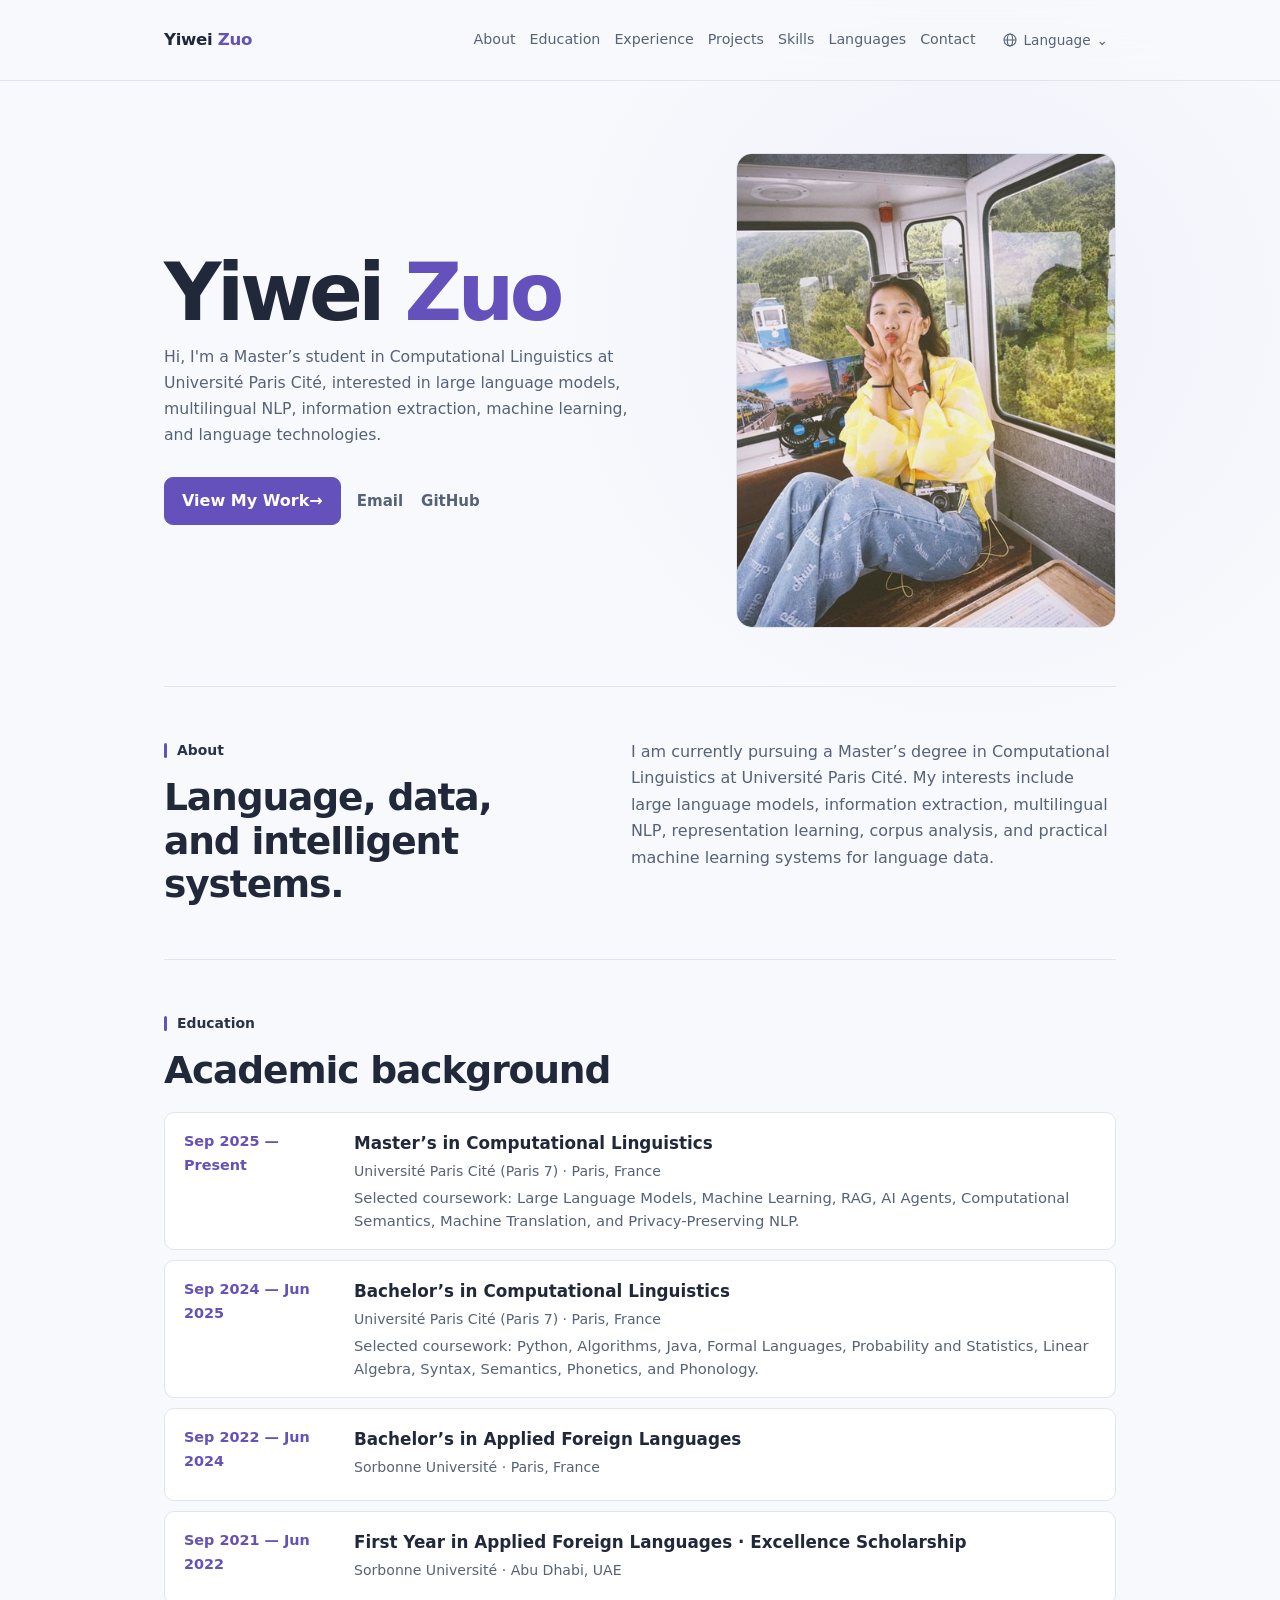
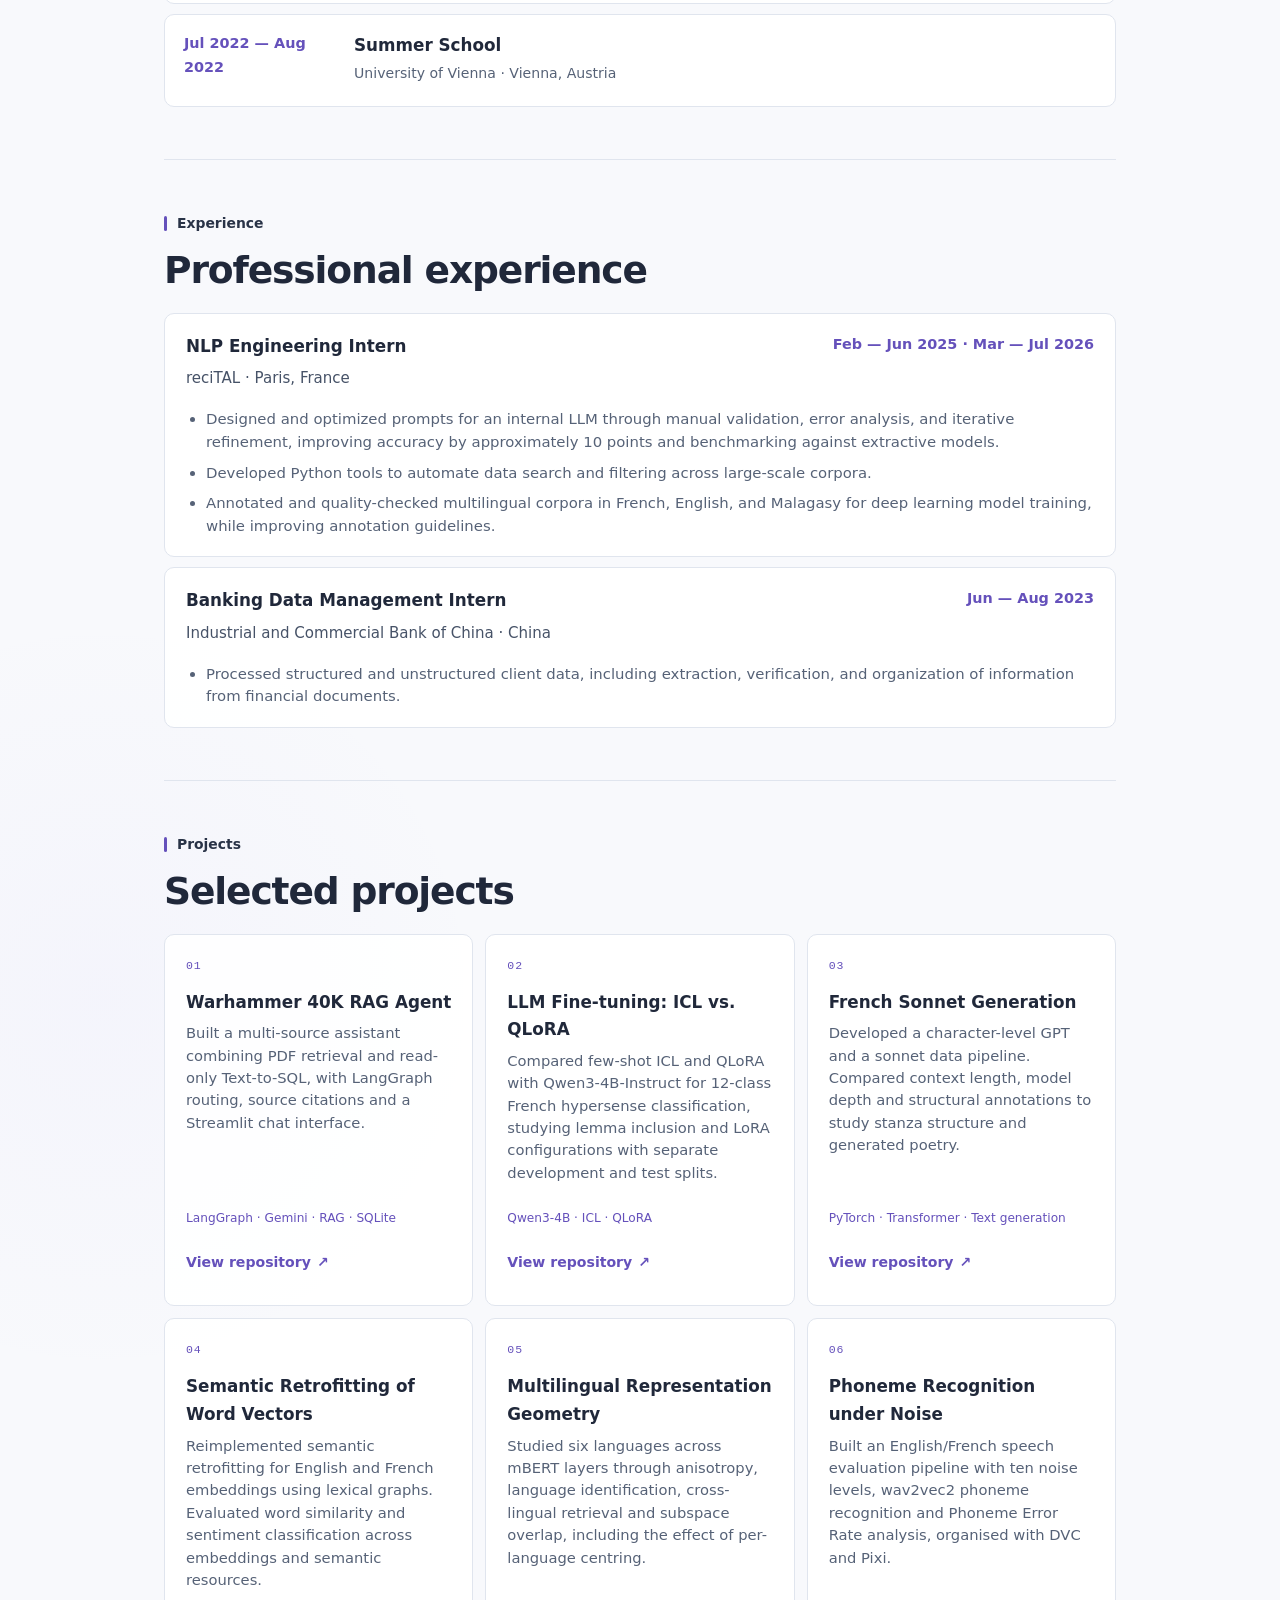
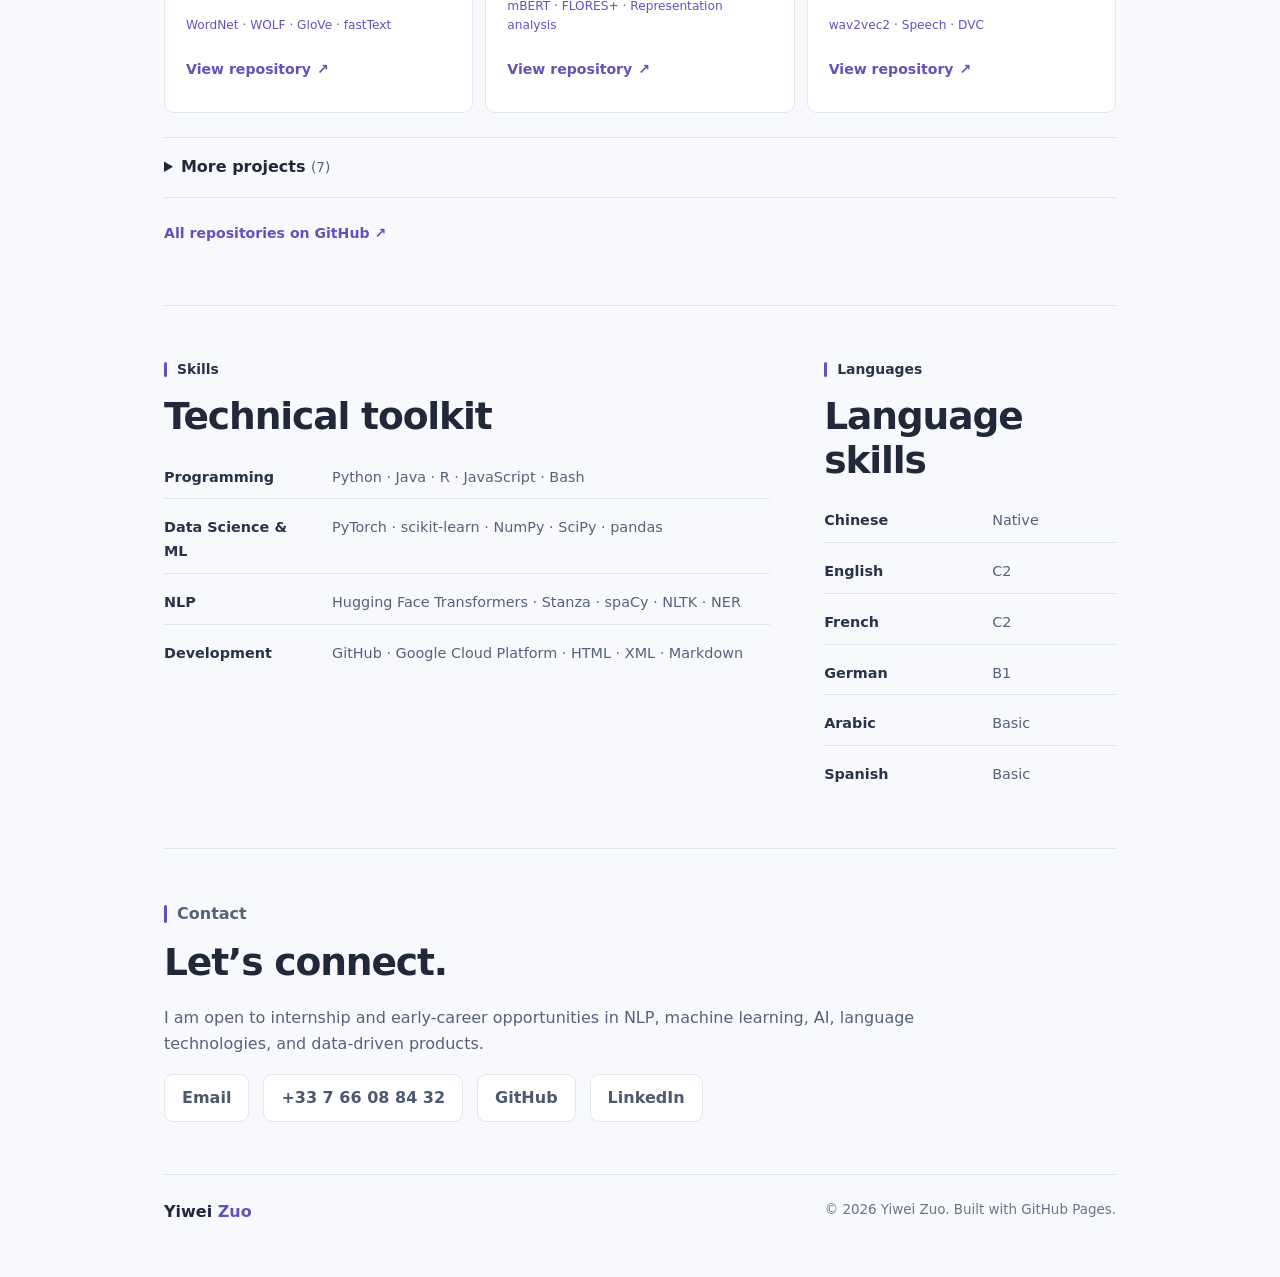
==== index.html @ ca4c5fa5 "Expand multilingual project portfolio from CVs and public GitHub repositories" ====
<!DOCTYPE html>
<html lang="en">
<head>
  <meta charset="UTF-8" />
  <meta name="viewport" content="width=device-width, initial-scale=1.0" />
  <title>Yiwei Zuo</title>
  <meta name="description" content="Personal website of Yiwei Zuo — Computational Linguistics, NLP, Machine Learning, and AI." />
  <link rel="stylesheet" href="/style.css?v=projects-20261109" />
  <link rel="alternate" hreflang="en" href="https://yiwei-zuo.github.io/en/" />
  <link rel="alternate" hreflang="fr" href="https://yiwei-zuo.github.io/fr/" />
  <link rel="alternate" hreflang="zh-CN" href="https://yiwei-zuo.github.io/zh/" />
  <link rel="alternate" hreflang="x-default" href="https://yiwei-zuo.github.io/" />
  <link rel="canonical" href="https://yiwei-zuo.github.io/" />
  <script src="/language-switch.js" defer></script>
</head>
<body>
  <header class="site-header">
    <nav class="nav">
      <a class="logo" href="#top"><span>Yiwei</span> Zuo</a>
      <div class="nav-links">
        <a href="#about">About</a>
        <a href="#education">Education</a>
        <a href="#experience">Experience</a>
        <a href="#projects">Projects</a>
        <a href="#skills">Skills</a>
        <a href="#languages">Languages</a>
        <a href="#contact">Contact</a>
      </div>
      <details class="language-menu">
        <summary><svg viewBox="0 0 24 24" width="16" height="16" fill="none" stroke="currentColor" stroke-width="1.6" aria-hidden="true"><circle cx="12" cy="12" r="9"/><ellipse cx="12" cy="12" rx="4" ry="9"/><path d="M3 12h18"/></svg><span>Language</span><span class="language-chevron" aria-hidden="true">⌄</span></summary>
        <div class="language-switch">

        <a href="/en/" lang="en" hreflang="en" aria-label="English" aria-current="page">English</a>
        <a href="/fr/" lang="fr" hreflang="fr" aria-label="Français">Français</a>
        <a href="/zh/" lang="zh-CN" hreflang="zh-CN" aria-label="中文">中文</a>
        </div>
      </details>
    </nav>
  </header>

  <main id="top">
    <section class="hero">
      <div class="hero-content">
        <div class="hero-copy">
          <h1>Yiwei <span>Zuo</span></h1>
          <p class="hero-text">
            Hi, I'm a Master’s student in Computational Linguistics at Université Paris Cité, interested in
            large language models, multilingual NLP, information extraction, machine learning,
            and language technologies.
          </p>

          <div class="hero-actions">
            <a class="button primary" href="#projects">View My Work <span aria-hidden="true">→</span></a>
            <a class="hero-link" href="mailto:yiwei.zuo@etu.u-paris.fr">Email</a>
            <a class="hero-link" href="https://github.com/Yiwei-ZUO" target="_blank" rel="noopener noreferrer">GitHub</a>
          </div>
        </div>



        <div class="hero-portrait">
          <img src="/assets/yiwei-portrait.jpg"
               srcset="/assets/yiwei-portrait-480.jpg 480w, /assets/yiwei-portrait.jpg 960w"
               sizes="(max-width: 700px) min(80vw, 320px), (max-width: 920px) 360px, 380px"
               width="960" height="1280"
               alt="Yiwei Zuo wearing a yellow jacket on a mountain train"
               fetchpriority="high" decoding="async" />
        </div>
      </div>
    </section>

    <section id="about" class="section two-column-section">
      <div class="section-heading">
        <p class="section-label">About</p>
        <h2>Language, data, and intelligent systems.</h2>
      </div>
      <p class="section-copy">
        I am currently pursuing a Master’s degree in Computational Linguistics at Université Paris Cité.
        My interests include large language models, information extraction, multilingual NLP,
        representation learning, corpus analysis, and practical machine learning systems for language data.
      </p>
    </section>

    <section id="education" class="section">
      <div class="section-heading">
        <p class="section-label">Education</p>
        <h2>Academic background</h2>
      </div>

      <div class="timeline">
        <article class="timeline-item">
          <span class="date">Sep 2025 — Present</span>
          <div>
            <h3>Master’s in Computational Linguistics</h3>
            <p class="meta">Université Paris Cité (Paris 7) · Paris, France</p>
            <p>
              Selected coursework: Large Language Models, Machine Learning, RAG, AI Agents,
              Computational Semantics, Machine Translation, and Privacy-Preserving NLP.
            </p>
          </div>
        </article>

        <article class="timeline-item">
          <span class="date">Sep 2024 — Jun 2025</span>
          <div>
            <h3>Bachelor’s in Computational Linguistics</h3>
            <p class="meta">Université Paris Cité (Paris 7) · Paris, France</p>
            <p>
              Selected coursework: Python, Algorithms, Java, Formal Languages, Probability and Statistics,
              Linear Algebra, Syntax, Semantics, Phonetics, and Phonology.
            </p>
          </div>
        </article>

        <article class="timeline-item">
          <span class="date">Sep 2022 — Jun 2024</span>
          <div>
            <h3>Bachelor’s in Applied Foreign Languages</h3>
            <p class="meta">Sorbonne Université · Paris, France</p>
          </div>
        </article>

        <article class="timeline-item">
          <span class="date">Sep 2021 — Jun 2022</span>
          <div>
            <h3>First Year in Applied Foreign Languages · Excellence Scholarship</h3>
            <p class="meta">Sorbonne Université · Abu Dhabi, UAE</p>
          </div>
        </article>

        <article class="timeline-item">
          <span class="date">Jul 2022 — Aug 2022</span>
          <div>
            <h3>Summer School</h3>
            <p class="meta">University of Vienna · Vienna, Austria</p>
          </div>
        </article>
      </div>
    </section>

    <section id="experience" class="section">
      <div class="section-heading">
        <p class="section-label">Experience</p>
        <h2>Professional experience</h2>
      </div>

      <div class="experience-list">
        <article class="experience-item">
          <div class="experience-head">
            <div>
              <h3>NLP Engineering Intern</h3>
              <p class="meta">reciTAL · Paris, France</p>
            </div>
            <span class="date">Feb — Jun 2025 · Mar — Jul 2026</span>
          </div>
          <ul>
            <li>Designed and optimized prompts for an internal LLM through manual validation, error analysis, and iterative refinement, improving accuracy by approximately 10 points and benchmarking against extractive models.</li>
            <li>Developed Python tools to automate data search and filtering across large-scale corpora.</li>
            <li>Annotated and quality-checked multilingual corpora in French, English, and Malagasy for deep learning model training, while improving annotation guidelines.</li>
          </ul>
        </article>

        <article class="experience-item">
          <div class="experience-head">
            <div>
              <h3>Banking Data Management Intern</h3>
              <p class="meta">Industrial and Commercial Bank of China · China</p>
            </div>
            <span class="date">Jun — Aug 2023</span>
          </div>
          <ul>
            <li>Processed structured and unstructured client data, including extraction, verification, and organization of information from financial documents.</li>
          </ul>
        </article>
      </div>
    </section>

    <section id="projects" class="section">
      <div class="section-heading">
        <p class="section-label">Projects</p>
        <h2>Selected projects</h2>
      </div>
      <div class="cards project-cards">
        <article class="card">
          <span class="card-index">01</span>
          <h3>Warhammer 40K RAG Agent</h3>
          <p>Built a multi-source assistant combining PDF retrieval and read-only Text-to-SQL, with LangGraph routing, source citations and a Streamlit chat interface.</p>
          <p class="project-tech">LangGraph · Gemini · RAG · SQLite</p>
          <a class="project-link" href="https://github.com/Yiwei-ZUO/warhammer-40k-rag-assistant" target="_blank" rel="noopener noreferrer" aria-label="View repository: Warhammer 40K RAG Agent">View repository <span aria-hidden="true">↗</span></a>
        </article>
        <article class="card">
          <span class="card-index">02</span>
          <h3>LLM Fine-tuning: ICL vs. QLoRA</h3>
          <p>Compared few-shot ICL and QLoRA with Qwen3-4B-Instruct for 12-class French hypersense classification, studying lemma inclusion and LoRA configurations with separate development and test splits.</p>
          <p class="project-tech">Qwen3-4B · ICL · QLoRA</p>
          <a class="project-link" href="https://github.com/Yiwei-ZUO/french-hypersense-classification-with-ICL-and-QLoRA" target="_blank" rel="noopener noreferrer" aria-label="View repository: LLM Fine-tuning: ICL vs. QLoRA">View repository <span aria-hidden="true">↗</span></a>
        </article>
        <article class="card">
          <span class="card-index">03</span>
          <h3>French Sonnet Generation</h3>
          <p>Developed a character-level GPT and a sonnet data pipeline. Compared context length, model depth and structural annotations to study stanza structure and generated poetry.</p>
          <p class="project-tech">PyTorch · Transformer · Text generation</p>
          <a class="project-link" href="https://github.com/Yiwei-ZUO/gpt-generating-poetry" target="_blank" rel="noopener noreferrer" aria-label="View repository: French Sonnet Generation">View repository <span aria-hidden="true">↗</span></a>
        </article>
        <article class="card">
          <span class="card-index">04</span>
          <h3>Semantic Retrofitting of Word Vectors</h3>
          <p>Reimplemented semantic retrofitting for English and French embeddings using lexical graphs. Evaluated word similarity and sentiment classification across embeddings and semantic resources.</p>
          <p class="project-tech">WordNet · WOLF · GloVe · fastText</p>
          <a class="project-link" href="https://github.com/Yiwei-ZUO/retrofitting-wordvectors" target="_blank" rel="noopener noreferrer" aria-label="View repository: Semantic Retrofitting of Word Vectors">View repository <span aria-hidden="true">↗</span></a>
        </article>
        <article class="card">
          <span class="card-index">05</span>
          <h3>Multilingual Representation Geometry</h3>
          <p>Studied six languages across mBERT layers through anisotropy, language identification, cross-lingual retrieval and subspace overlap, including the effect of per-language centring.</p>
          <p class="project-tech">mBERT · FLORES+ · Representation analysis</p>
          <a class="project-link" href="https://github.com/Yiwei-ZUO/are-languages-represented-in-disjoint-subspaces" target="_blank" rel="noopener noreferrer" aria-label="View repository: Multilingual Representation Geometry">View repository <span aria-hidden="true">↗</span></a>
        </article>
        <article class="card">
          <span class="card-index">06</span>
          <h3>Phoneme Recognition under Noise</h3>
          <p>Built an English/French speech evaluation pipeline with ten noise levels, wav2vec2 phoneme recognition and Phoneme Error Rate analysis, organised with DVC and Pixi.</p>
          <p class="project-tech">wav2vec2 · Speech · DVC</p>
          <a class="project-link" href="https://github.com/Yiwei-ZUO/phoneme_noise_asr" target="_blank" rel="noopener noreferrer" aria-label="View repository: Phoneme Recognition under Noise">View repository <span aria-hidden="true">↗</span></a>
        </article>
      </div>
      <details class="more-projects">
        <summary>More projects <span class="project-count">(7)</span></summary>
        <ul class="project-list">
          <li><a href="https://github.com/Yiwei-ZUO/dyck-transformers-lab" target="_blank" rel="noopener noreferrer">Transformers and Dyck Languages <span aria-hidden="true">↗</span></a><p>Bracket-error detection and correction, out-of-distribution evaluation, attention analysis and probing.</p></li>
          <li><a href="https://github.com/Yiwei-ZUO/wav2vec-precision-analysis" target="_blank" rel="noopener noreferrer">Precision and Quantisation in wav2vec <span aria-hidden="true">↗</span></a><p>Compared representation geometry, speaker distances, storage and runtime across floating-point and int8 formats.</p></li>
          <li><a href="https://github.com/Yiwei-ZUO/ru-fr-acoustic-neural-representations" target="_blank" rel="noopener noreferrer">Acoustic and Neural Speech Representations <span aria-hidden="true">↗</span></a><p>Compared acoustic measurements with Whisper and XLS-R representations for native and non-native French speech.</p></li>
          <li><a href="https://github.com/Yiwei-ZUO/mbert_multilingual_pos_experiment" target="_blank" rel="noopener noreferrer">Cross-lingual POS Tagging with mBERT <span aria-hidden="true">↗</span></a><p>Fine-tuning and cross-lingual transfer experiments on Universal Dependencies treebanks in five languages.</p></li>
          <li><a href="https://github.com/Yiwei-ZUO/vowel-inventories-of-world-languages" target="_blank" rel="noopener noreferrer">Vowel Inventories of World Languages <span aria-hidden="true">↗</span></a><p>Analysed vowel co-occurrence and proposed linguistic universals using PHOIBLE, accounting for language-family relationships.</p></li>
          <li><a href="https://github.com/Yiwei-ZUO/PROJETS_tagger" target="_blank" rel="noopener noreferrer">Brill POS Tagger <span aria-hidden="true">↗</span></a><p>Implemented rule-based training and interactive French POS tagging with the Sequoia corpus.</p></li>
          <li><a href="https://github.com/Yiwei-ZUO/parallelism" target="_blank" rel="noopener noreferrer">Parallel Corpus Processing <span aria-hidden="true">↗</span></a><p>Benchmarked sequential, threaded and multiprocessing word counting, including profiling and task-granularity experiments.</p></li>
        </ul>
      </details>
      <a class="all-projects-link" href="https://github.com/Yiwei-ZUO?tab=repositories" target="_blank" rel="noopener noreferrer">All repositories on GitHub <span aria-hidden="true">↗</span></a>
    </section>

    <section id="skills" class="section compact-dual-section">
      <div class="compact-column">
        <div class="section-heading">
          <p class="section-label">Skills</p>
          <h2>Technical toolkit</h2>
        </div>

        <div class="compact-skill-list">
          <div><strong>Programming</strong><span>Python · Java · R · JavaScript · Bash</span></div>
          <div><strong>Data Science &amp; ML</strong><span>PyTorch · scikit-learn · NumPy · SciPy · pandas</span></div>
          <div><strong>NLP</strong><span>Hugging Face Transformers · Stanza · spaCy · NLTK · NER</span></div>
          <div><strong>Development</strong><span>GitHub · Google Cloud Platform · HTML · XML · Markdown</span></div>
        </div>
      </div>

      <div class="compact-column" id="languages">
        <div class="section-heading">
          <p class="section-label">Languages</p>
          <h2>Language skills</h2>
        </div>

        <div class="compact-language-list">
          <div><strong>Chinese</strong><span>Native</span></div>
          <div><strong>English</strong><span>C2</span></div>
          <div><strong>French</strong><span>C2</span></div>
          <div><strong>German</strong><span>B1</span></div>
          <div><strong>Arabic</strong><span>Basic</span></div>
          <div><strong>Spanish</strong><span>Basic</span></div>
        </div>
      </div>
    </section>

    <section id="contact" class="section contact-section">
      <div class="section-heading">
        <p class="section-label">Contact</p>
        <h2>Let’s connect.</h2>
      </div>

      <p>
        I am open to internship and early-career opportunities in NLP, machine learning,
        AI, language technologies, and data-driven products.
      </p>

      <div class="contact-links">
        <a href="mailto:yiwei.zuo@etu.u-paris.fr">Email</a>
        <a href="tel:+33766088432">+33 7 66 08 84 32</a>
        <a href="https://github.com/Yiwei-ZUO" target="_blank" rel="noopener noreferrer">GitHub</a>
        <a href="https://www.linkedin.com/" target="_blank" rel="noopener noreferrer">LinkedIn</a>
      </div>
    </section>
  </main>

  <footer class="footer">
    <div>
      <p class="footer-name"><span>Yiwei</span> Zuo</p>
    </div>
    <p>© 2026 Yiwei Zuo. Built with GitHub Pages.</p>
  </footer>
</body>
</html>
---- style.css ----
:root {
  --background: #0b0f19;
  --surface: #111725;
  --surface-soft: #151c2b;
  --text: #edf0f7;
  --muted: #949db0;
  --accent: #8b7cf6;
  --accent-light: #a698ff;
  --accent-dark: #7161e8;
  --line: #222a3a;
  --soft: #171d2a;
}

* { box-sizing: border-box; }

html { scroll-behavior: smooth; }

body {
  margin: 0;
  font-family: Inter, ui-sans-serif, system-ui, -apple-system, BlinkMacSystemFont, "Segoe UI", sans-serif;
  color: var(--text);
  background:
    radial-gradient(circle at 76% 7%, rgba(139, 124, 246, 0.075), transparent 27rem),
    radial-gradient(circle at 8% 58%, rgba(139, 124, 246, 0.035), transparent 24rem),
    var(--background);
  line-height: 1.65;
}

a { color: inherit; text-decoration: none; }

.site-header {
  position: sticky;
  top: 0;
  z-index: 20;
  background: rgba(11, 15, 25, 0.82);
  backdrop-filter: blur(16px);
  border-bottom: 1px solid rgba(34, 42, 58, 0.78);
}

.nav {
  max-width: 1000px;
  margin: 0 auto;
  padding: 18px 24px;
  display: flex;
  align-items: center;
  justify-content: space-between;
  gap: 24px;
}

.logo {
  color: var(--accent-light);
  font-size: 1.04rem;
  font-weight: 730;
  letter-spacing: -0.02em;
}

.logo span,
.footer-name span { color: var(--text); }

.nav-links {
  display: flex;
  gap: 20px;
  color: var(--muted);
  font-size: 0.89rem;
}

.nav-links a {
  position: relative;
  transition: color 0.18s ease;
}

.nav-links a::after {
  content: "";
  position: absolute;
  left: 0;
  right: 100%;
  bottom: -7px;
  height: 1px;
  background: var(--accent);
  transition: right 0.18s ease;
}

.nav-links a:hover { color: var(--text); }
.nav-links a:hover::after { right: 0; }

main {
  max-width: 1000px;
  margin: 0 auto;
  padding: 0 24px;
}

.hero {
  min-height: 64vh;
  display: flex;
  align-items: center;
  padding: 72px 0 58px;
  border-bottom: 1px solid var(--line);
}

.hero-content {
  width: 100%;
  display: grid;
  grid-template-columns: 1.06fr 0.94fr;
  align-items: center;
  gap: 42px;
}

.eyebrow {
  margin: 0 0 12px;
  color: var(--muted);
  font-size: 0.75rem;
  font-weight: 700;
  letter-spacing: 0.14em;
  text-transform: uppercase;
}

h1, h2, h3, p { margin-top: 0; }

h1 {
  margin: 0 0 14px;
  font-size: clamp(3.35rem, 6.2vw, 5.4rem);
  line-height: 0.94;
  font-weight: 690;
  letter-spacing: -0.055em;
}

h1 span { color: var(--accent); }

.hero-subtitle {
  margin-bottom: 17px;
  color: #b7bfd0;
  font-size: 1.02rem;
}

.hero-text {
  max-width: 640px;
  margin-bottom: 29px;
  color: var(--muted);
  font-size: 0.98rem;
}

.hero-actions,
.contact-links {
  display: flex;
  align-items: center;
  flex-wrap: wrap;
  gap: 14px;
}

.button,
.contact-links a {
  display: inline-flex;
  align-items: center;
  justify-content: center;
  min-height: 44px;
  padding: 10px 17px;
  border-radius: 9px;
  font-weight: 650;
  border: 1px solid var(--line);
  transition: transform 0.18s ease, border-color 0.18s ease, color 0.18s ease, background 0.18s ease;
}

.button.primary {
  color: #f7f5ff;
  background: rgba(139, 124, 246, 0.08);
  border-color: rgba(139, 124, 246, 0.78);
}

.button.primary:hover {
  transform: translateY(-2px);
  background: rgba(139, 124, 246, 0.14);
  border-color: var(--accent-light);
}

.hero-link {
  padding: 9px 2px;
  color: var(--muted);
  font-size: 0.94rem;
  font-weight: 600;
}

.hero-link:hover { color: var(--accent-light); }

/* Personal portrait: retain the original photo's color and texture. */
.hero-portrait {
  width: min(100%, 380px);
  aspect-ratio: 4 / 5;
  justify-self: end;
  overflow: hidden;
  border: 1px solid var(--line);
  border-radius: 16px;
  background: var(--surface);
}

.hero-portrait img {
  display: block;
  width: 100%;
  height: 100%;
  object-fit: cover;
  object-position: 50% 60%;
}

.section {
  padding: 52px 0;
  border-bottom: 1px solid var(--line);
}

.two-column-section {
  display: grid;
  grid-template-columns: minmax(0, 0.9fr) minmax(0, 1.1fr);
  gap: 70px;
  align-items: start;
}

.section-heading {
  max-width: 720px;
  margin-bottom: 20px;
}

.two-column-section .section-heading { margin-bottom: 0; }

.section-label {
  position: relative;
  margin: 0 0 14px;
  padding-left: 13px;
  color: #d8dcea;
  font-size: 0.87rem;
  font-weight: 700;
}

.section-label::before {
  content: "";
  position: absolute;
  left: 0;
  top: 4px;
  bottom: 4px;
  width: 3px;
  border-radius: 999px;
  background: var(--accent);
}

.section h2 {
  margin-bottom: 0;
  max-width: 650px;
  font-size: clamp(1.7rem, 3vw, 2.35rem);
  line-height: 1.16;
  letter-spacing: -0.03em;
  font-weight: 650;
}

.section-copy,
.section > p,
.contact-section p {
  max-width: 760px;
  color: var(--muted);
  font-size: 1rem;
}

.timeline {
  display: grid;
  gap: 12px;
}

.timeline-item {
  display: grid;
  grid-template-columns: 165px 1fr;
  gap: 26px;
  padding: 19px;
  background: rgba(17, 23, 37, 0.48);
  border: 1px solid var(--line);
  border-radius: 10px;
}

.date {
  color: var(--accent-light);
  font-weight: 700;
  font-size: 0.9rem;
}

.meta {
  margin-bottom: 8px;
  color: #b7bfd0;
  font-size: 0.94rem;
}

.timeline-item h3,
.card h3,
.experience-item h3,
.skill-group h3 {
  margin-bottom: 6px;
  font-size: 1.05rem;
}

.timeline-item p,
.card p,
.experience-item li,
.skill-group p {
  color: var(--muted);
}

.experience-list {
  display: grid;
  gap: 12px;
}

.experience-item {
  padding: 21px;
  background: rgba(17, 23, 37, 0.48);
  border: 1px solid var(--line);
  border-radius: 10px;
}

.experience-head {
  display: flex;
  justify-content: space-between;
  gap: 28px;
  margin-bottom: 10px;
}

.experience-item ul {
  margin: 14px 0 0;
  padding-left: 20px;
}

.experience-item li + li { margin-top: 8px; }

.cards {
  display: grid;
  grid-template-columns: repeat(3, minmax(0, 1fr));
  gap: 12px;
}

.card {
  min-height: 205px;
  padding: 21px;
  background: rgba(17, 23, 37, 0.58);
  border: 1px solid var(--line);
  border-radius: 10px;
  transition: transform 0.2s ease, border-color 0.2s ease, background 0.2s ease;
}

.card:hover {
  transform: translateY(-3px);
  border-color: rgba(139, 124, 246, 0.42);
  background: rgba(20, 27, 43, 0.82);
}

.card-index {
  display: inline-block;
  margin-bottom: 24px;
  color: rgba(166, 152, 255, 0.76);
  font-family: ui-monospace, SFMono-Regular, Menlo, Monaco, Consolas, monospace;
  font-size: 0.72rem;
  letter-spacing: 0.08em;
}

.skills-grid {
  display: grid;
  grid-template-columns: repeat(2, minmax(0, 1fr));
  gap: 14px;
}

.skill-group {
  padding: 20px 22px;
  background: rgba(17, 23, 37, 0.48);
  border: 1px solid var(--line);
  border-radius: 10px;
}

.skill-group p { margin-bottom: 0; }

.language-grid {
  display: grid;
  grid-template-columns: repeat(3, minmax(0, 1fr));
  gap: 12px;
}

.language-grid div {
  display: flex;
  flex-direction: column;
  gap: 4px;
  padding: 18px 20px;
  background: rgba(17, 23, 37, 0.48);
  border: 1px solid var(--line);
  border-radius: 10px;
}

.language-grid span {
  color: var(--muted);
  font-size: 0.92rem;
}

.contact-links a {
  background: rgba(17, 23, 37, 0.5);
  color: #b3bbcb;
}

.contact-links a:hover {
  transform: translateY(-2px);
  color: var(--accent-light);
  border-color: rgba(139, 124, 246, 0.45);
}

.footer {
  max-width: 1000px;
  margin: 0 auto;
  padding: 30px 24px 48px;
  display: flex;
  justify-content: space-between;
  gap: 28px;
  color: #737d91;
  font-size: 0.84rem;
}

.footer p { margin: 0; }

.footer-name {
  margin-bottom: 4px !important;
  color: var(--accent-light);
  font-size: 1rem;
  font-weight: 720;
}

@media (max-width: 920px) {
  .nav-links { gap: 14px; }

  .hero-content {
    grid-template-columns: 1fr;
    gap: 24px;
  }

  .hero-portrait {
    width: min(100%, 360px);
    justify-self: center;
  }

  .hero { min-height: auto; }

  .two-column-section {
    grid-template-columns: 1fr;
    gap: 22px;
  }

  .cards,
  .skills-grid,
  .language-grid {
    grid-template-columns: 1fr;
  }
}

@media (max-width: 700px) {
  .nav {
    align-items: flex-start;
    flex-direction: column;
    gap: 12px;
  }

  .nav-links {
    width: 100%;
    overflow-x: auto;
    padding-bottom: 5px;
  }

  .hero { padding: 66px 0 58px; }

  .hero-text { font-size: 0.98rem; }

  .timeline-item {
    grid-template-columns: 1fr;
    gap: 8px;
  }

  .experience-head {
    flex-direction: column;
    gap: 4px;
  }

  .section { padding: 54px 0; }

  .footer { flex-direction: column; }
}


/* Compact personal-site refinements */
.timeline {
  gap: 10px;
}

.timeline-item {
  grid-template-columns: 150px 1fr;
  gap: 20px;
  padding: 17px 19px;
  background: rgba(17, 23, 37, 0.34);
}

.timeline-item h3 {
  margin-bottom: 3px;
}

.timeline-item p {
  margin-bottom: 0;
  font-size: 0.92rem;
  line-height: 1.52;
}

.timeline-item .meta {
  margin-bottom: 5px;
  font-size: 0.88rem;
}

.experience-list {
  gap: 10px;
}

.experience-item {
  padding: 19px 21px;
  background: rgba(17, 23, 37, 0.34);
}

.experience-head {
  margin-bottom: 6px;
}

.experience-item ul {
  margin-top: 9px;
}

.experience-item li {
  font-size: 0.93rem;
  line-height: 1.52;
}

.card {
  min-height: 190px;
}

.card p {
  font-size: 0.92rem;
  line-height: 1.52;
}

.compact-dual-section {
  display: grid;
  grid-template-columns: 1.35fr 0.65fr;
  gap: 54px;
  align-items: start;
}

.compact-dual-section .section-heading {
  margin-bottom: 18px;
}

.compact-skill-list,
.compact-language-list {
  display: grid;
  gap: 8px;
}

.compact-skill-list div,
.compact-language-list div {
  display: grid;
  grid-template-columns: 150px 1fr;
  gap: 18px;
  padding: 9px 0;
  border-bottom: 1px solid rgba(34, 42, 58, 0.72);
}

.compact-skill-list div:last-child,
.compact-language-list div:last-child {
  border-bottom: 0;
}

.compact-skill-list strong,
.compact-language-list strong {
  color: #d8dcea;
  font-size: 0.9rem;
}

.compact-skill-list span,
.compact-language-list span {
  color: var(--muted);
  font-size: 0.9rem;
}

.footer {
  padding-top: 24px;
}

@media (max-width: 920px) {
  .compact-dual-section {
    grid-template-columns: 1fr;
    gap: 36px;
  }
}

@media (max-width: 700px) {
  .compact-skill-list div,
  .compact-language-list div {
    grid-template-columns: 1fr;
    gap: 3px;
  }

  .timeline-item {
    padding: 16px 17px;
  }
}


/* Light theme */
:root {
  --background: #f8f9fc;
  --surface: #ffffff;
  --surface-soft: #f2f3f9;
  --text: #20283a;
  --muted: #566277;
  --accent: #6551bb;
  --accent-light: #6551bb;
  --accent-dark: #4f3ba4;
  --line: #e0e5ee;
  --soft: #eff1f7;
}

.site-header {
  background: rgba(248, 249, 252, 0.9);
  border-bottom-color: var(--line);
}

.hero-subtitle,
.meta {
  color: #465267;
}

.section-label,
.compact-skill-list strong,
.compact-language-list strong {
  color: #293347;
}

.timeline-item,
.experience-item,
.card,
.skill-group,
.language-grid div,
.contact-links a {
  background: rgba(255, 255, 255, 0.94);
}

.card:hover {
  background: #faf9ff;
  border-color: rgba(101, 81, 187, 0.35);
}

.date,
.card-index,
.footer-name {
  color: var(--accent);
}

.contact-links a {
  color: #4d596f;
}

.footer {
  color: #6b7486;
}

.compact-skill-list div,
.compact-language-list div {
  border-bottom-color: var(--line);
}

.button.primary {
  background: var(--accent);
  border-color: var(--accent);
  color: white;
}

.button.primary:hover {
  background: var(--accent-dark);
  border-color: var(--accent-dark);
}


@media (max-width: 700px) {
  .hero-portrait { width: min(80vw, 320px); }
  .hero-content > * { min-width: 0; }
  .nav-links a { flex-shrink: 0; }
  .timeline-item { grid-template-columns: 1fr; gap: 8px; }
}

/* Language navigation */
.nav { display: grid; grid-template-columns: auto minmax(0, 1fr) auto; gap: 18px; }
.nav-links { justify-content: flex-end; gap: 14px; }
.language-menu { position: relative; }
.language-menu summary {
  display: flex; align-items: center; gap: 6px; min-height: 44px;
  padding: 4px 8px; border-radius: 7px; color: var(--muted);
  font-size: 0.85rem; cursor: pointer; list-style: none;
}
.language-menu summary::-webkit-details-marker { display: none; }
.language-menu summary:hover, .language-menu[open] summary { color: var(--accent); background: var(--surface-soft); }
.language-chevron { transition: transform 0.15s ease; }
.language-menu[open] .language-chevron { transform: rotate(180deg); }
.language-switch {
  position: absolute; top: calc(100% + 6px); right: 0;
  display: flex; flex-direction: column; width: 160px; padding: 6px;
  border: 1px solid var(--line); border-radius: 10px;
  background: var(--surface); box-shadow: 0 8px 24px rgba(32,40,58,0.1); z-index: 30;
}
.language-switch a { display: flex; align-items: center; min-height: 44px; padding: 7px 12px; border-radius: 6px; color: var(--muted); font-size: 0.9rem; }
.language-switch a[aria-current="page"] { color: var(--accent); background: var(--surface-soft); font-weight: 700; }
.language-switch a:hover { color: var(--accent); background: var(--surface-soft); }
a:focus-visible, summary:focus-visible { outline: 2px solid var(--accent); outline-offset: 3px; }
section[id], #languages, #top { scroll-margin-top: 150px; }
@media (max-width: 920px) {
  .nav { grid-template-columns: 1fr auto; gap: 4px 16px; align-items: center; padding-top: 10px; padding-bottom: 10px; }
  .language-menu { grid-column: 2; grid-row: 1; }
  .nav-links { grid-column: 1 / -1; grid-row: 2; justify-content: flex-start; overflow-x: auto; padding: 6px 0; }
  .nav-links a { flex-shrink: 0; }
}

/* Project portfolio */
.project-cards .card { display: flex; flex-direction: column; min-width: 0; }
.project-cards .card-index { margin-bottom: 14px; }
.project-cards .project-tech { margin-top: auto; padding-top: 10px; margin-bottom: 12px; color: var(--accent); font-size: 0.76rem; line-height: 1.6; }
.project-link, .all-projects-link { color: var(--accent); font-size: 0.88rem; font-weight: 650; }
.project-link { align-self: flex-start; display: inline-flex; align-items: center; gap: 6px; min-height: 44px; }
.project-link:hover, .all-projects-link:hover, .project-list a:hover { text-decoration: underline; text-underline-offset: 3px; }
.more-projects { margin-top: 24px; border-top: 1px solid var(--line); border-bottom: 1px solid var(--line); }
.more-projects summary { padding: 16px 0; cursor: pointer; font-weight: 650; }
.project-count { color: var(--muted); font-size: 0.85rem; font-weight: 400; }
.project-list { list-style: none; margin: 0; padding: 0; display: grid; grid-template-columns: repeat(2, minmax(0, 1fr)); column-gap: 32px; }
.project-list li { padding: 16px 0; min-width: 0; border-top: 1px solid var(--line); }
.project-list a { color: var(--text); font-weight: 650; font-size: 0.94rem; }
.project-list p { margin: 6px 0 0; color: var(--muted); font-size: 0.9rem; }
.all-projects-link { display: inline-block; margin-top: 16px; padding: 8px 0; }
@media (max-width: 700px) { .project-list { grid-template-columns: 1fr; } }
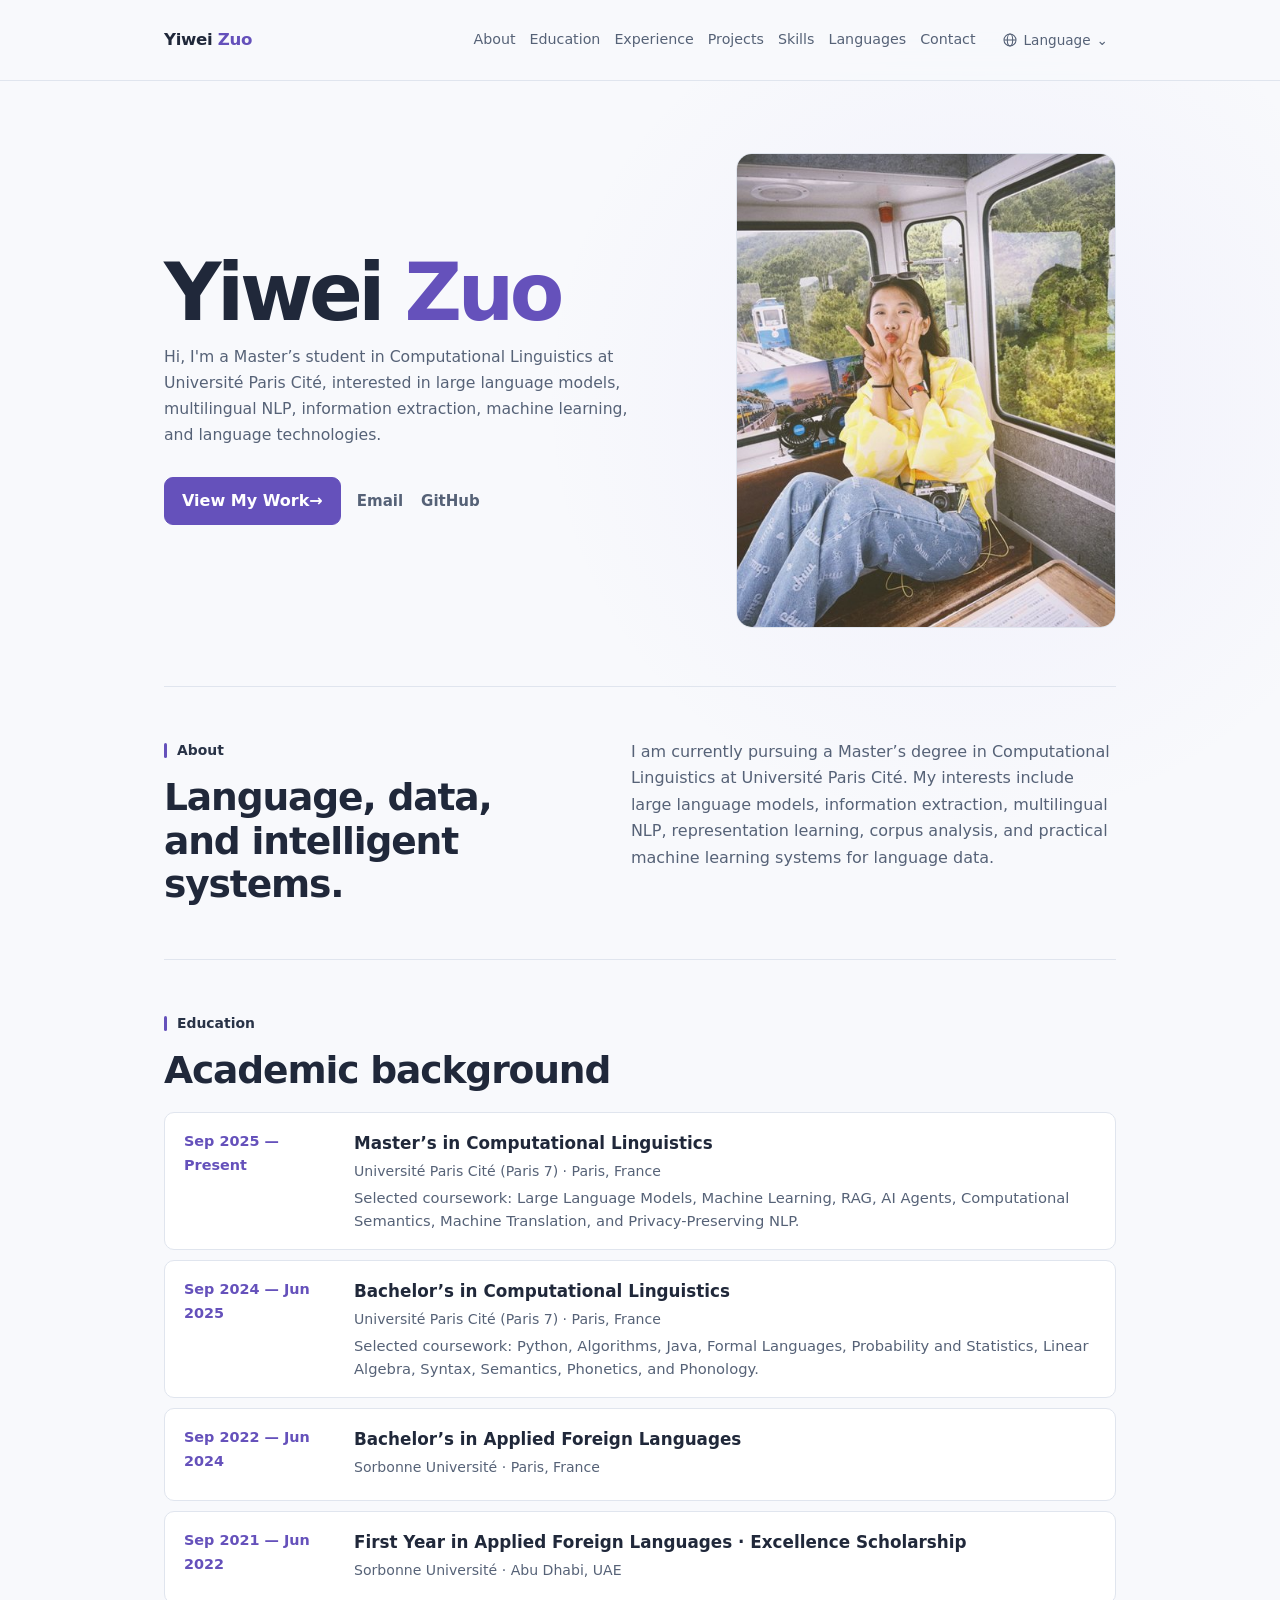
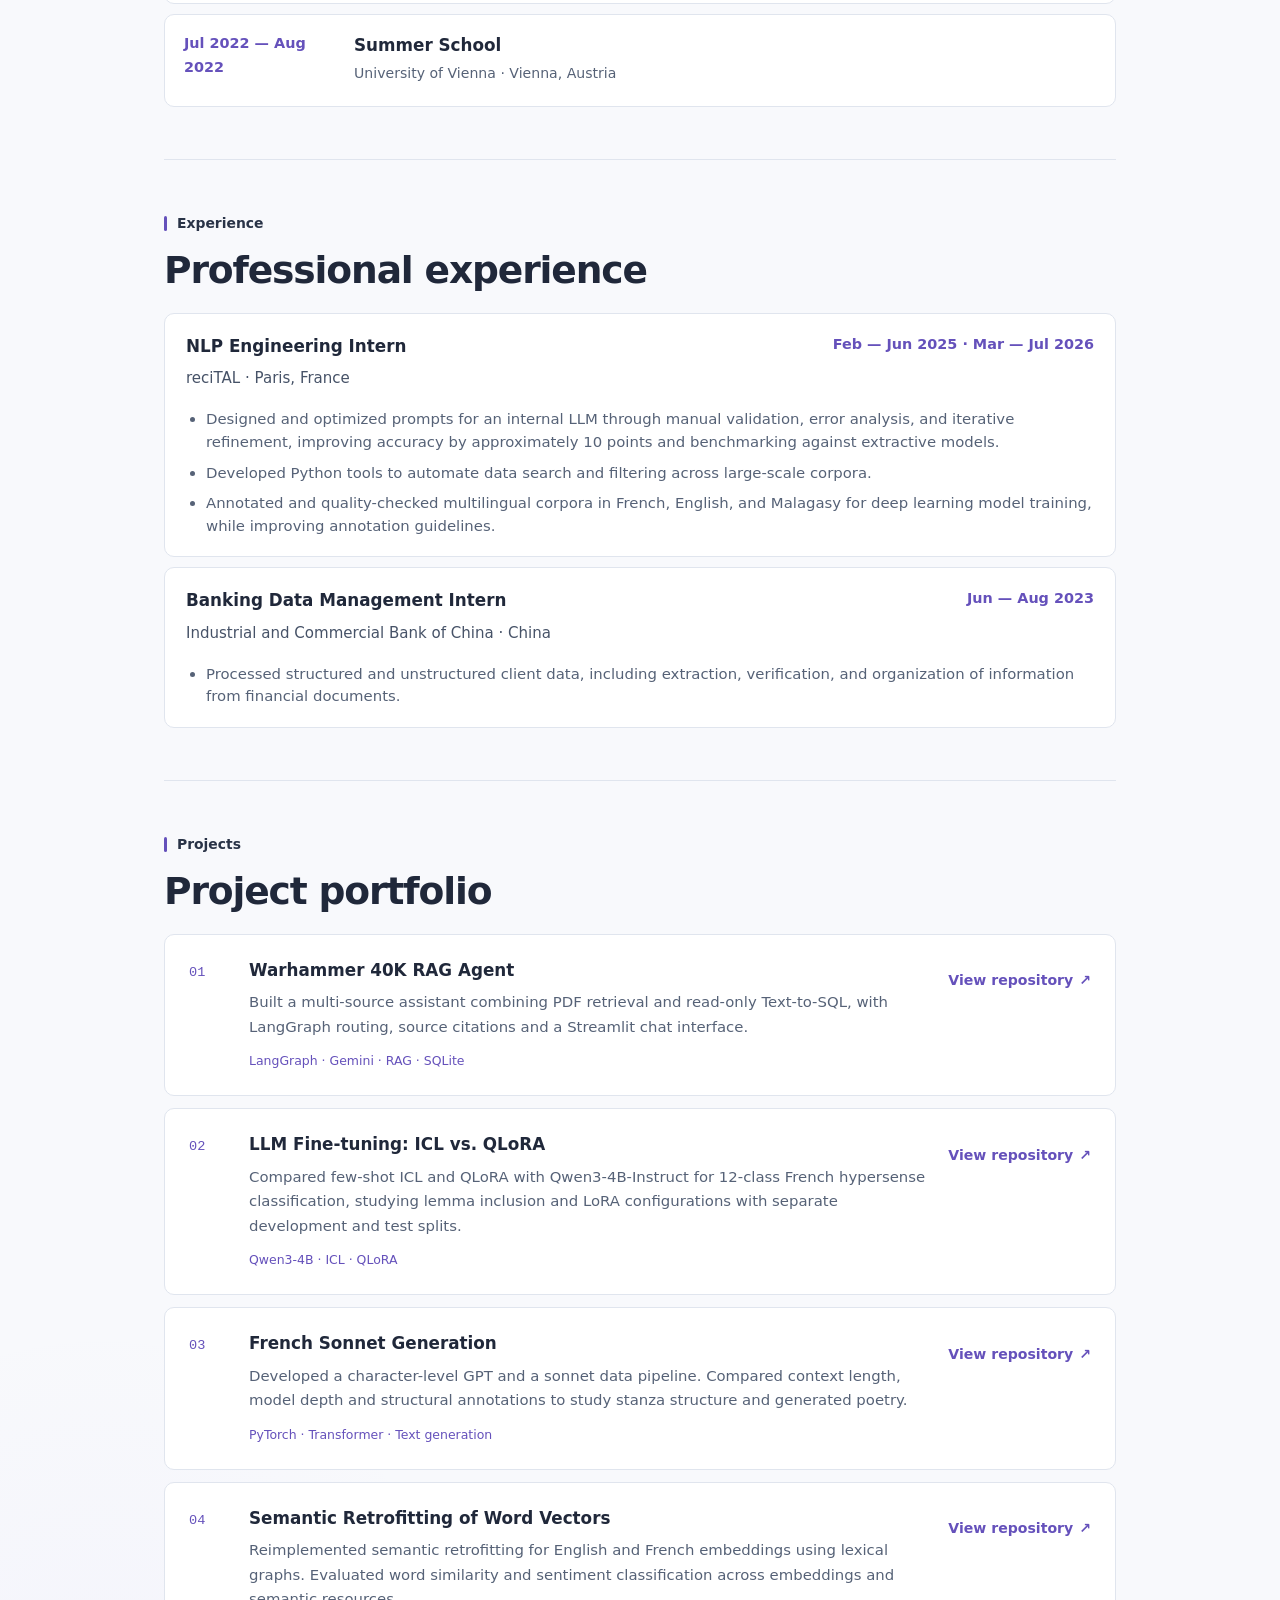
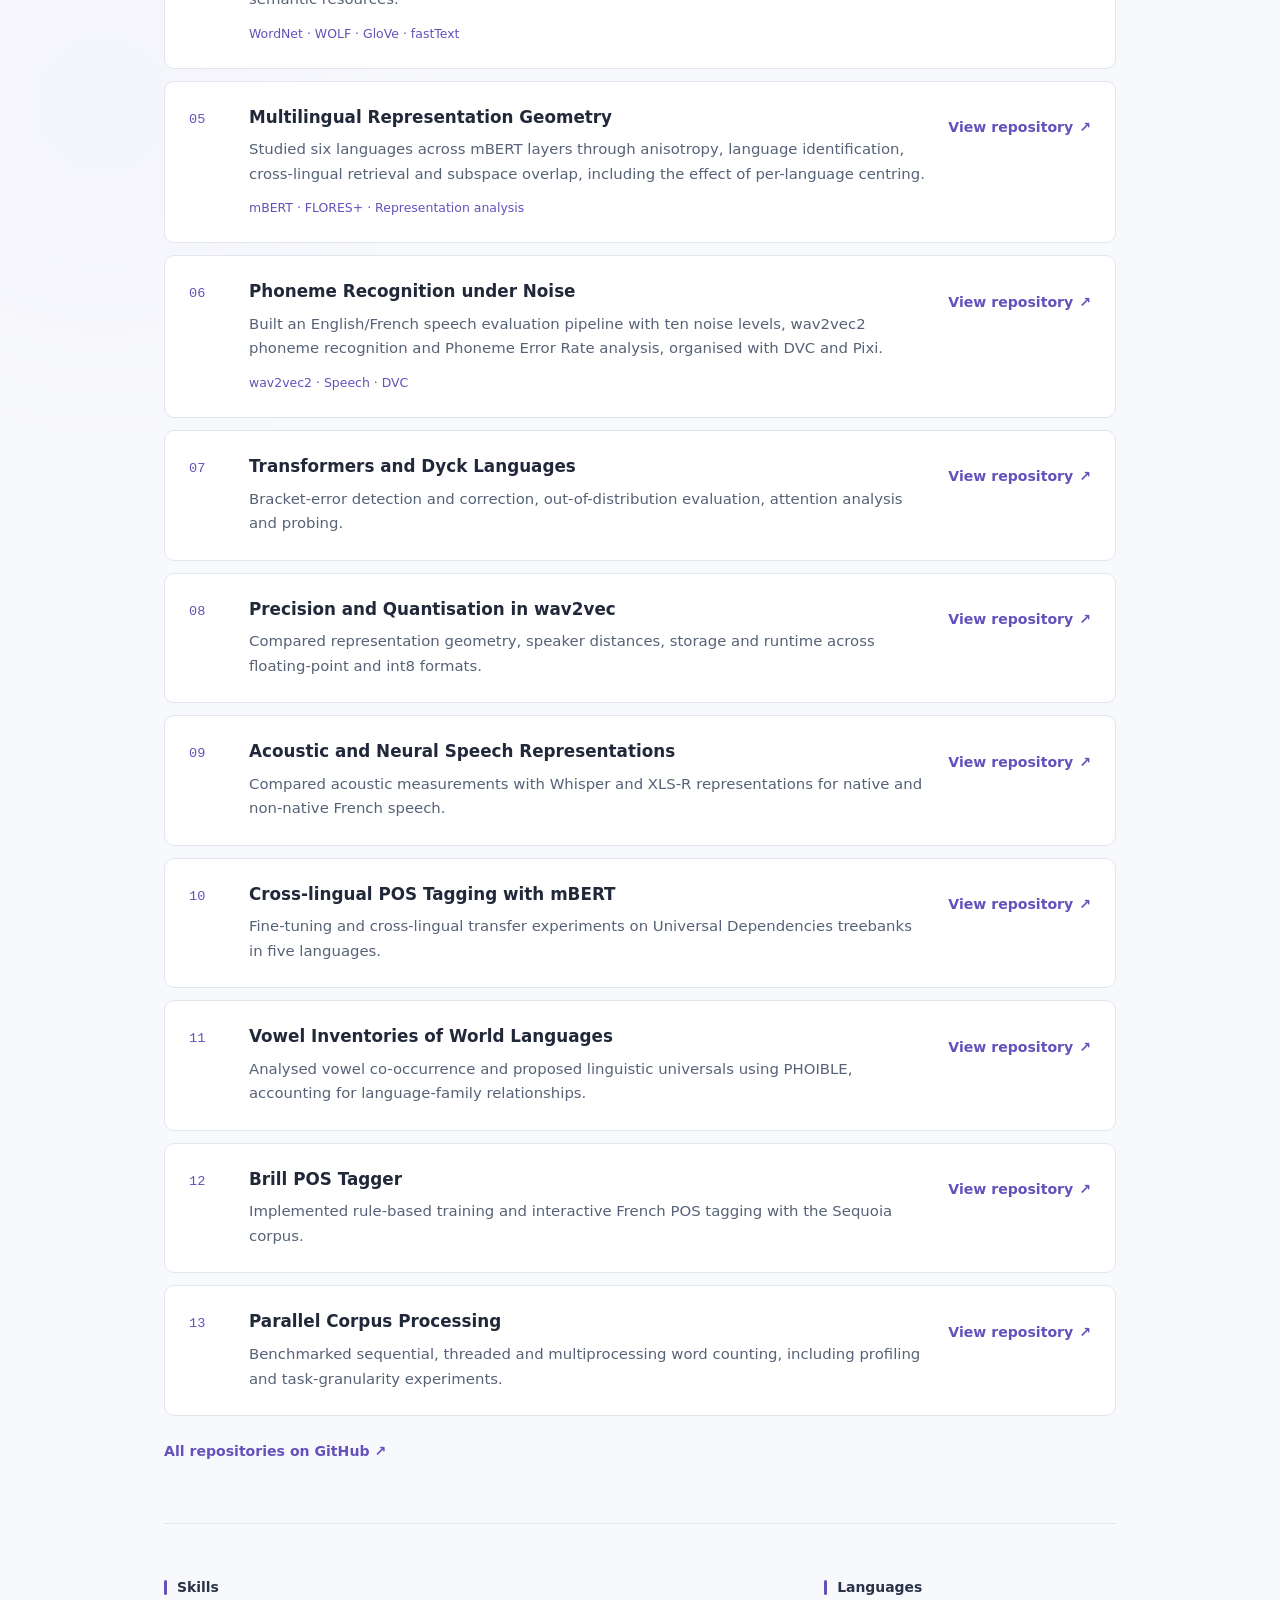
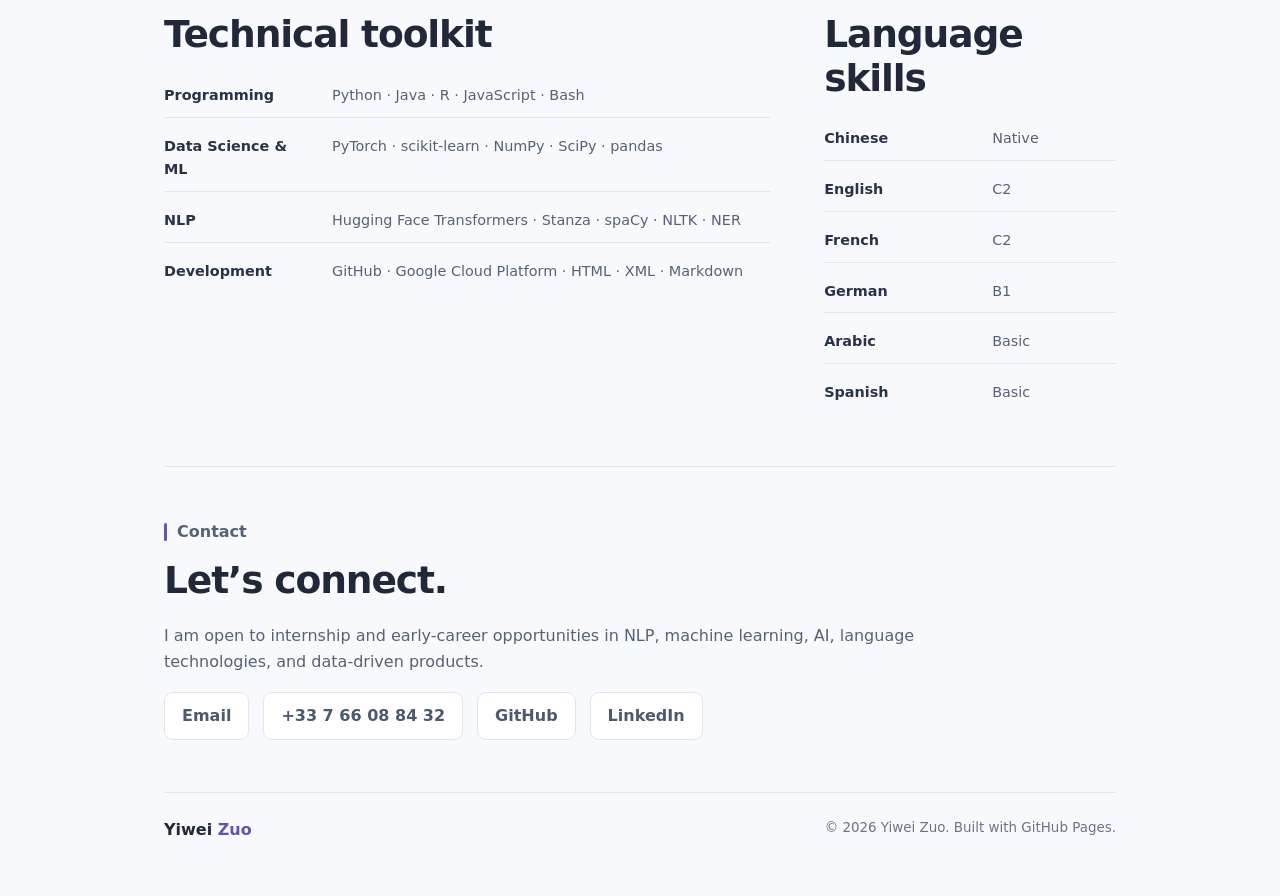
==== commit 8de52b91: "Present all projects in one numbered full-width list" ====
--- a/index.html
+++ b/index.html
@@ -5,7 +5,7 @@
   <meta name="viewport" content="width=device-width, initial-scale=1.0" />
   <title>Yiwei Zuo</title>
   <meta name="description" content="Personal website of Yiwei Zuo — Computational Linguistics, NLP, Machine Learning, and AI." />
-  <link rel="stylesheet" href="/style.css?v=projects-20261109" />
+  <link rel="stylesheet" href="/style.css?v=project-rows-20261109" />
   <link rel="alternate" hreflang="en" href="https://yiwei-zuo.github.io/en/" />
   <link rel="alternate" hreflang="fr" href="https://yiwei-zuo.github.io/fr/" />
   <link rel="alternate" hreflang="zh-CN" href="https://yiwei-zuo.github.io/zh/" />
@@ -178,64 +178,120 @@
     <section id="projects" class="section">
       <div class="section-heading">
         <p class="section-label">Projects</p>
-        <h2>Selected projects</h2>
-      </div>
-      <div class="cards project-cards">
-        <article class="card">
-          <span class="card-index">01</span>
-          <h3>Warhammer 40K RAG Agent</h3>
-          <p>Built a multi-source assistant combining PDF retrieval and read-only Text-to-SQL, with LangGraph routing, source citations and a Streamlit chat interface.</p>
-          <p class="project-tech">LangGraph · Gemini · RAG · SQLite</p>
+        <h2>Project portfolio</h2>
+      </div>
+      <ol class="project-rows">
+        <li class="project-row">
+          <span class="project-number" aria-hidden="true">01</span>
+          <div class="project-content">
+            <h3>Warhammer 40K RAG Agent</h3>
+            <p class="project-description">Built a multi-source assistant combining PDF retrieval and read-only Text-to-SQL, with LangGraph routing, source citations and a Streamlit chat interface.</p>
+            <p class="project-tech">LangGraph · Gemini · RAG · SQLite</p>
+          </div>
           <a class="project-link" href="https://github.com/Yiwei-ZUO/warhammer-40k-rag-assistant" target="_blank" rel="noopener noreferrer" aria-label="View repository: Warhammer 40K RAG Agent">View repository <span aria-hidden="true">↗</span></a>
-        </article>
-        <article class="card">
-          <span class="card-index">02</span>
-          <h3>LLM Fine-tuning: ICL vs. QLoRA</h3>
-          <p>Compared few-shot ICL and QLoRA with Qwen3-4B-Instruct for 12-class French hypersense classification, studying lemma inclusion and LoRA configurations with separate development and test splits.</p>
-          <p class="project-tech">Qwen3-4B · ICL · QLoRA</p>
+        </li>
+        <li class="project-row">
+          <span class="project-number" aria-hidden="true">02</span>
+          <div class="project-content">
+            <h3>LLM Fine-tuning: ICL vs. QLoRA</h3>
+            <p class="project-description">Compared few-shot ICL and QLoRA with Qwen3-4B-Instruct for 12-class French hypersense classification, studying lemma inclusion and LoRA configurations with separate development and test splits.</p>
+            <p class="project-tech">Qwen3-4B · ICL · QLoRA</p>
+          </div>
           <a class="project-link" href="https://github.com/Yiwei-ZUO/french-hypersense-classification-with-ICL-and-QLoRA" target="_blank" rel="noopener noreferrer" aria-label="View repository: LLM Fine-tuning: ICL vs. QLoRA">View repository <span aria-hidden="true">↗</span></a>
-        </article>
-        <article class="card">
-          <span class="card-index">03</span>
-          <h3>French Sonnet Generation</h3>
-          <p>Developed a character-level GPT and a sonnet data pipeline. Compared context length, model depth and structural annotations to study stanza structure and generated poetry.</p>
-          <p class="project-tech">PyTorch · Transformer · Text generation</p>
+        </li>
+        <li class="project-row">
+          <span class="project-number" aria-hidden="true">03</span>
+          <div class="project-content">
+            <h3>French Sonnet Generation</h3>
+            <p class="project-description">Developed a character-level GPT and a sonnet data pipeline. Compared context length, model depth and structural annotations to study stanza structure and generated poetry.</p>
+            <p class="project-tech">PyTorch · Transformer · Text generation</p>
+          </div>
           <a class="project-link" href="https://github.com/Yiwei-ZUO/gpt-generating-poetry" target="_blank" rel="noopener noreferrer" aria-label="View repository: French Sonnet Generation">View repository <span aria-hidden="true">↗</span></a>
-        </article>
-        <article class="card">
-          <span class="card-index">04</span>
-          <h3>Semantic Retrofitting of Word Vectors</h3>
-          <p>Reimplemented semantic retrofitting for English and French embeddings using lexical graphs. Evaluated word similarity and sentiment classification across embeddings and semantic resources.</p>
-          <p class="project-tech">WordNet · WOLF · GloVe · fastText</p>
+        </li>
+        <li class="project-row">
+          <span class="project-number" aria-hidden="true">04</span>
+          <div class="project-content">
+            <h3>Semantic Retrofitting of Word Vectors</h3>
+            <p class="project-description">Reimplemented semantic retrofitting for English and French embeddings using lexical graphs. Evaluated word similarity and sentiment classification across embeddings and semantic resources.</p>
+            <p class="project-tech">WordNet · WOLF · GloVe · fastText</p>
+          </div>
           <a class="project-link" href="https://github.com/Yiwei-ZUO/retrofitting-wordvectors" target="_blank" rel="noopener noreferrer" aria-label="View repository: Semantic Retrofitting of Word Vectors">View repository <span aria-hidden="true">↗</span></a>
-        </article>
-        <article class="card">
-          <span class="card-index">05</span>
-          <h3>Multilingual Representation Geometry</h3>
-          <p>Studied six languages across mBERT layers through anisotropy, language identification, cross-lingual retrieval and subspace overlap, including the effect of per-language centring.</p>
-          <p class="project-tech">mBERT · FLORES+ · Representation analysis</p>
+        </li>
+        <li class="project-row">
+          <span class="project-number" aria-hidden="true">05</span>
+          <div class="project-content">
+            <h3>Multilingual Representation Geometry</h3>
+            <p class="project-description">Studied six languages across mBERT layers through anisotropy, language identification, cross-lingual retrieval and subspace overlap, including the effect of per-language centring.</p>
+            <p class="project-tech">mBERT · FLORES+ · Representation analysis</p>
+          </div>
           <a class="project-link" href="https://github.com/Yiwei-ZUO/are-languages-represented-in-disjoint-subspaces" target="_blank" rel="noopener noreferrer" aria-label="View repository: Multilingual Representation Geometry">View repository <span aria-hidden="true">↗</span></a>
-        </article>
-        <article class="card">
-          <span class="card-index">06</span>
-          <h3>Phoneme Recognition under Noise</h3>
-          <p>Built an English/French speech evaluation pipeline with ten noise levels, wav2vec2 phoneme recognition and Phoneme Error Rate analysis, organised with DVC and Pixi.</p>
-          <p class="project-tech">wav2vec2 · Speech · DVC</p>
+        </li>
+        <li class="project-row">
+          <span class="project-number" aria-hidden="true">06</span>
+          <div class="project-content">
+            <h3>Phoneme Recognition under Noise</h3>
+            <p class="project-description">Built an English/French speech evaluation pipeline with ten noise levels, wav2vec2 phoneme recognition and Phoneme Error Rate analysis, organised with DVC and Pixi.</p>
+            <p class="project-tech">wav2vec2 · Speech · DVC</p>
+          </div>
           <a class="project-link" href="https://github.com/Yiwei-ZUO/phoneme_noise_asr" target="_blank" rel="noopener noreferrer" aria-label="View repository: Phoneme Recognition under Noise">View repository <span aria-hidden="true">↗</span></a>
-        </article>
-      </div>
-      <details class="more-projects">
-        <summary>More projects <span class="project-count">(7)</span></summary>
-        <ul class="project-list">
-          <li><a href="https://github.com/Yiwei-ZUO/dyck-transformers-lab" target="_blank" rel="noopener noreferrer">Transformers and Dyck Languages <span aria-hidden="true">↗</span></a><p>Bracket-error detection and correction, out-of-distribution evaluation, attention analysis and probing.</p></li>
-          <li><a href="https://github.com/Yiwei-ZUO/wav2vec-precision-analysis" target="_blank" rel="noopener noreferrer">Precision and Quantisation in wav2vec <span aria-hidden="true">↗</span></a><p>Compared representation geometry, speaker distances, storage and runtime across floating-point and int8 formats.</p></li>
-          <li><a href="https://github.com/Yiwei-ZUO/ru-fr-acoustic-neural-representations" target="_blank" rel="noopener noreferrer">Acoustic and Neural Speech Representations <span aria-hidden="true">↗</span></a><p>Compared acoustic measurements with Whisper and XLS-R representations for native and non-native French speech.</p></li>
-          <li><a href="https://github.com/Yiwei-ZUO/mbert_multilingual_pos_experiment" target="_blank" rel="noopener noreferrer">Cross-lingual POS Tagging with mBERT <span aria-hidden="true">↗</span></a><p>Fine-tuning and cross-lingual transfer experiments on Universal Dependencies treebanks in five languages.</p></li>
-          <li><a href="https://github.com/Yiwei-ZUO/vowel-inventories-of-world-languages" target="_blank" rel="noopener noreferrer">Vowel Inventories of World Languages <span aria-hidden="true">↗</span></a><p>Analysed vowel co-occurrence and proposed linguistic universals using PHOIBLE, accounting for language-family relationships.</p></li>
-          <li><a href="https://github.com/Yiwei-ZUO/PROJETS_tagger" target="_blank" rel="noopener noreferrer">Brill POS Tagger <span aria-hidden="true">↗</span></a><p>Implemented rule-based training and interactive French POS tagging with the Sequoia corpus.</p></li>
-          <li><a href="https://github.com/Yiwei-ZUO/parallelism" target="_blank" rel="noopener noreferrer">Parallel Corpus Processing <span aria-hidden="true">↗</span></a><p>Benchmarked sequential, threaded and multiprocessing word counting, including profiling and task-granularity experiments.</p></li>
-        </ul>
-      </details>
+        </li>
+        <li class="project-row">
+          <span class="project-number" aria-hidden="true">07</span>
+          <div class="project-content">
+            <h3>Transformers and Dyck Languages</h3>
+            <p class="project-description">Bracket-error detection and correction, out-of-distribution evaluation, attention analysis and probing.</p>
+          </div>
+          <a class="project-link" href="https://github.com/Yiwei-ZUO/dyck-transformers-lab" target="_blank" rel="noopener noreferrer" aria-label="View repository: Transformers and Dyck Languages">View repository <span aria-hidden="true">↗</span></a>
+        </li>
+        <li class="project-row">
+          <span class="project-number" aria-hidden="true">08</span>
+          <div class="project-content">
+            <h3>Precision and Quantisation in wav2vec</h3>
+            <p class="project-description">Compared representation geometry, speaker distances, storage and runtime across floating-point and int8 formats.</p>
+          </div>
+          <a class="project-link" href="https://github.com/Yiwei-ZUO/wav2vec-precision-analysis" target="_blank" rel="noopener noreferrer" aria-label="View repository: Precision and Quantisation in wav2vec">View repository <span aria-hidden="true">↗</span></a>
+        </li>
+        <li class="project-row">
+          <span class="project-number" aria-hidden="true">09</span>
+          <div class="project-content">
+            <h3>Acoustic and Neural Speech Representations</h3>
+            <p class="project-description">Compared acoustic measurements with Whisper and XLS-R representations for native and non-native French speech.</p>
+          </div>
+          <a class="project-link" href="https://github.com/Yiwei-ZUO/ru-fr-acoustic-neural-representations" target="_blank" rel="noopener noreferrer" aria-label="View repository: Acoustic and Neural Speech Representations">View repository <span aria-hidden="true">↗</span></a>
+        </li>
+        <li class="project-row">
+          <span class="project-number" aria-hidden="true">10</span>
+          <div class="project-content">
+            <h3>Cross-lingual POS Tagging with mBERT</h3>
+            <p class="project-description">Fine-tuning and cross-lingual transfer experiments on Universal Dependencies treebanks in five languages.</p>
+          </div>
+          <a class="project-link" href="https://github.com/Yiwei-ZUO/mbert_multilingual_pos_experiment" target="_blank" rel="noopener noreferrer" aria-label="View repository: Cross-lingual POS Tagging with mBERT">View repository <span aria-hidden="true">↗</span></a>
+        </li>
+        <li class="project-row">
+          <span class="project-number" aria-hidden="true">11</span>
+          <div class="project-content">
+            <h3>Vowel Inventories of World Languages</h3>
+            <p class="project-description">Analysed vowel co-occurrence and proposed linguistic universals using PHOIBLE, accounting for language-family relationships.</p>
+          </div>
+          <a class="project-link" href="https://github.com/Yiwei-ZUO/vowel-inventories-of-world-languages" target="_blank" rel="noopener noreferrer" aria-label="View repository: Vowel Inventories of World Languages">View repository <span aria-hidden="true">↗</span></a>
+        </li>
+        <li class="project-row">
+          <span class="project-number" aria-hidden="true">12</span>
+          <div class="project-content">
+            <h3>Brill POS Tagger</h3>
+            <p class="project-description">Implemented rule-based training and interactive French POS tagging with the Sequoia corpus.</p>
+          </div>
+          <a class="project-link" href="https://github.com/Yiwei-ZUO/PROJETS_tagger" target="_blank" rel="noopener noreferrer" aria-label="View repository: Brill POS Tagger">View repository <span aria-hidden="true">↗</span></a>
+        </li>
+        <li class="project-row">
+          <span class="project-number" aria-hidden="true">13</span>
+          <div class="project-content">
+            <h3>Parallel Corpus Processing</h3>
+            <p class="project-description">Benchmarked sequential, threaded and multiprocessing word counting, including profiling and task-granularity experiments.</p>
+          </div>
+          <a class="project-link" href="https://github.com/Yiwei-ZUO/parallelism" target="_blank" rel="noopener noreferrer" aria-label="View repository: Parallel Corpus Processing">View repository <span aria-hidden="true">↗</span></a>
+        </li>
+      </ol>
       <a class="all-projects-link" href="https://github.com/Yiwei-ZUO?tab=repositories" target="_blank" rel="noopener noreferrer">All repositories on GitHub <span aria-hidden="true">↗</span></a>
     </section>
 
--- a/style.css
+++ b/style.css
@@ -719,19 +719,23 @@
   .nav-links a { flex-shrink: 0; }
 }
 
-/* Project portfolio */
-.project-cards .card { display: flex; flex-direction: column; min-width: 0; }
-.project-cards .card-index { margin-bottom: 14px; }
-.project-cards .project-tech { margin-top: auto; padding-top: 10px; margin-bottom: 12px; color: var(--accent); font-size: 0.76rem; line-height: 1.6; }
+/* Numbered project portfolio */
+.project-rows { display: grid; gap: 12px; list-style: none; margin: 0; padding: 0; }
+.project-row {
+  display: grid; grid-template-columns: 38px minmax(0, 1fr) auto;
+  align-items: start; gap: 22px; padding: 24px;
+  background: var(--surface); border: 1px solid var(--line); border-radius: 10px;
+}
+.project-number { padding-top: 3px; color: var(--accent); font-family: ui-monospace, SFMono-Regular, Menlo, monospace; font-size: 0.85rem; }
+.project-content { min-width: 0; }
+.project-content h3 { margin: 0 0 8px; font-size: 1.05rem; line-height: 1.4; }
+.project-description { margin: 0; color: var(--muted); font-size: 0.93rem; line-height: 1.65; }
+.project-tech { margin: 12px 0 0; color: var(--accent); font-size: 0.78rem; line-height: 1.6; }
 .project-link, .all-projects-link { color: var(--accent); font-size: 0.88rem; font-weight: 650; }
-.project-link { align-self: flex-start; display: inline-flex; align-items: center; gap: 6px; min-height: 44px; }
-.project-link:hover, .all-projects-link:hover, .project-list a:hover { text-decoration: underline; text-underline-offset: 3px; }
-.more-projects { margin-top: 24px; border-top: 1px solid var(--line); border-bottom: 1px solid var(--line); }
-.more-projects summary { padding: 16px 0; cursor: pointer; font-weight: 650; }
-.project-count { color: var(--muted); font-size: 0.85rem; font-weight: 400; }
-.project-list { list-style: none; margin: 0; padding: 0; display: grid; grid-template-columns: repeat(2, minmax(0, 1fr)); column-gap: 32px; }
-.project-list li { padding: 16px 0; min-width: 0; border-top: 1px solid var(--line); }
-.project-list a { color: var(--text); font-weight: 650; font-size: 0.94rem; }
-.project-list p { margin: 6px 0 0; color: var(--muted); font-size: 0.9rem; }
+.project-link { display: inline-flex; align-items: center; gap: 6px; min-height: 44px; white-space: nowrap; }
+.project-link:hover, .all-projects-link:hover { text-decoration: underline; text-underline-offset: 3px; }
 .all-projects-link { display: inline-block; margin-top: 16px; padding: 8px 0; }
-@media (max-width: 700px) { .project-list { grid-template-columns: 1fr; } }
+@media (max-width: 700px) {
+  .project-row { grid-template-columns: 28px minmax(0, 1fr); gap: 10px 14px; padding: 20px 16px; }
+  .project-link { grid-column: 2; justify-self: start; }
+}
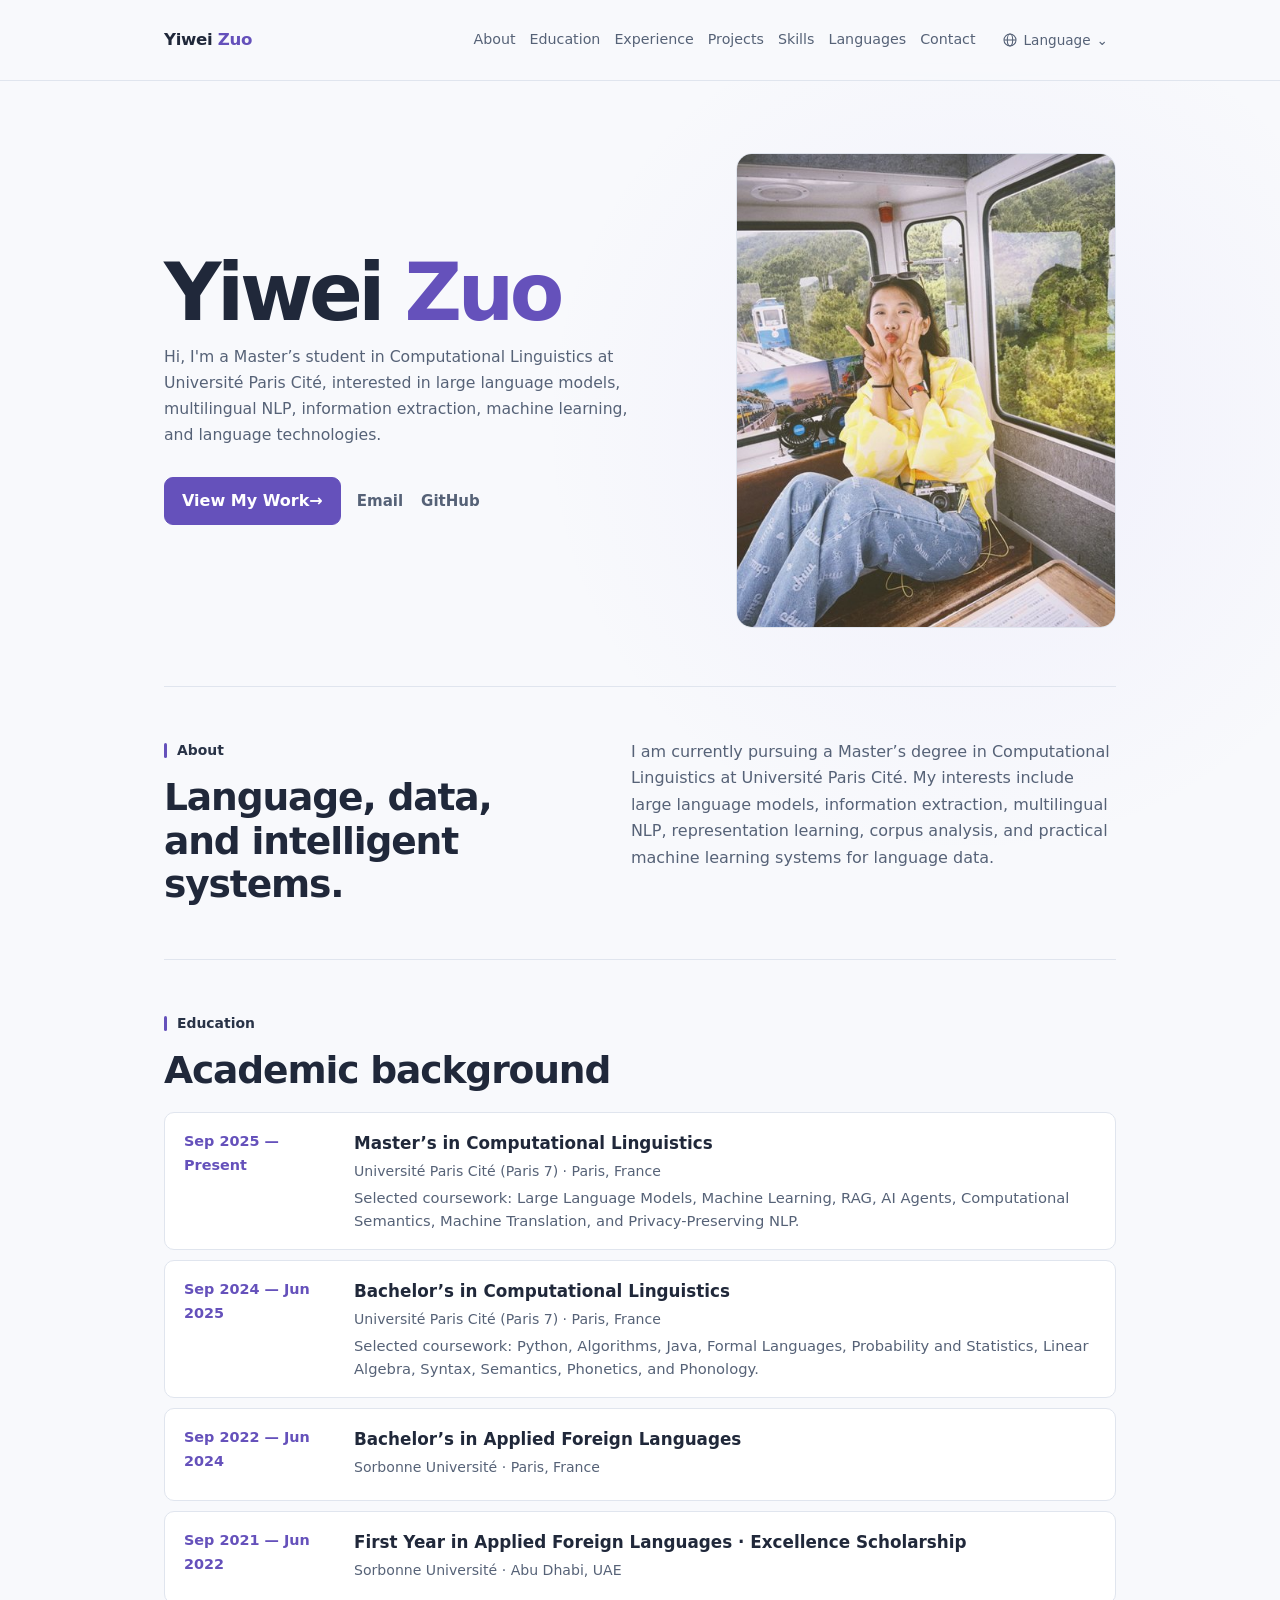
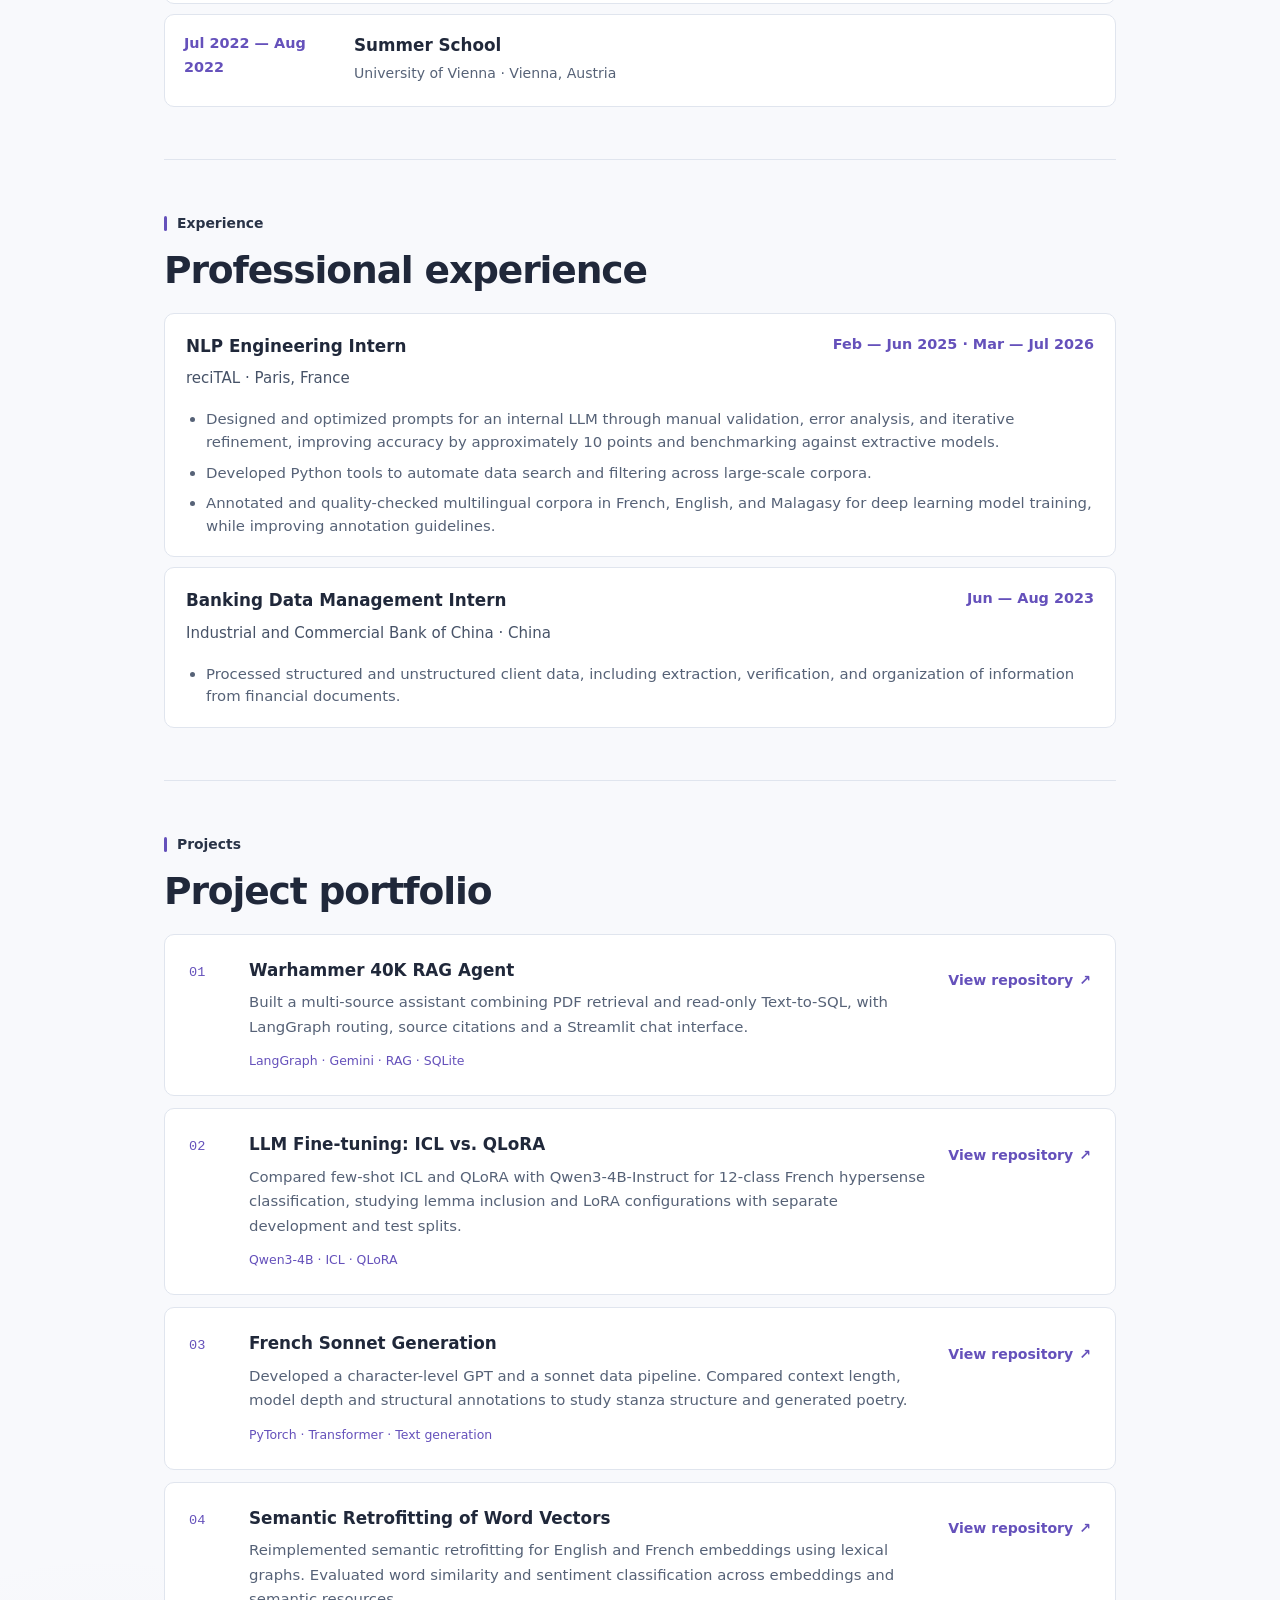
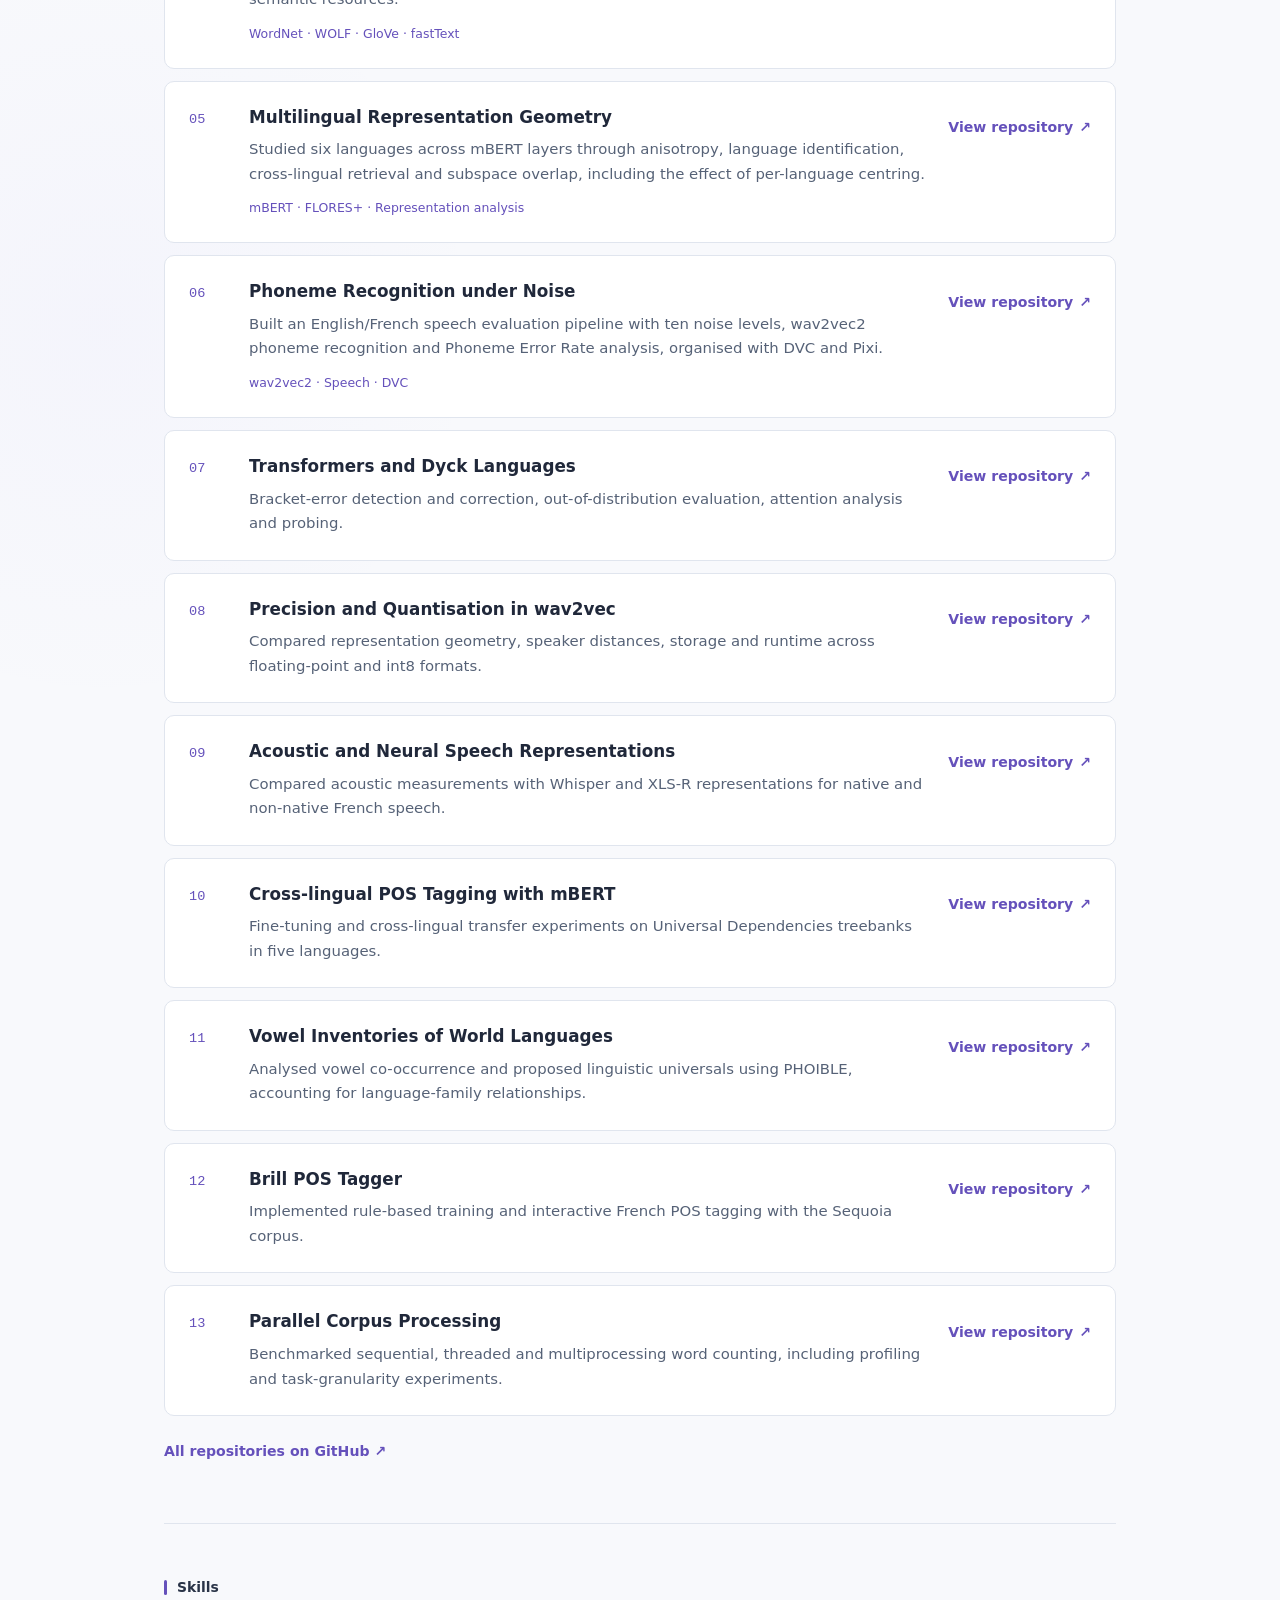
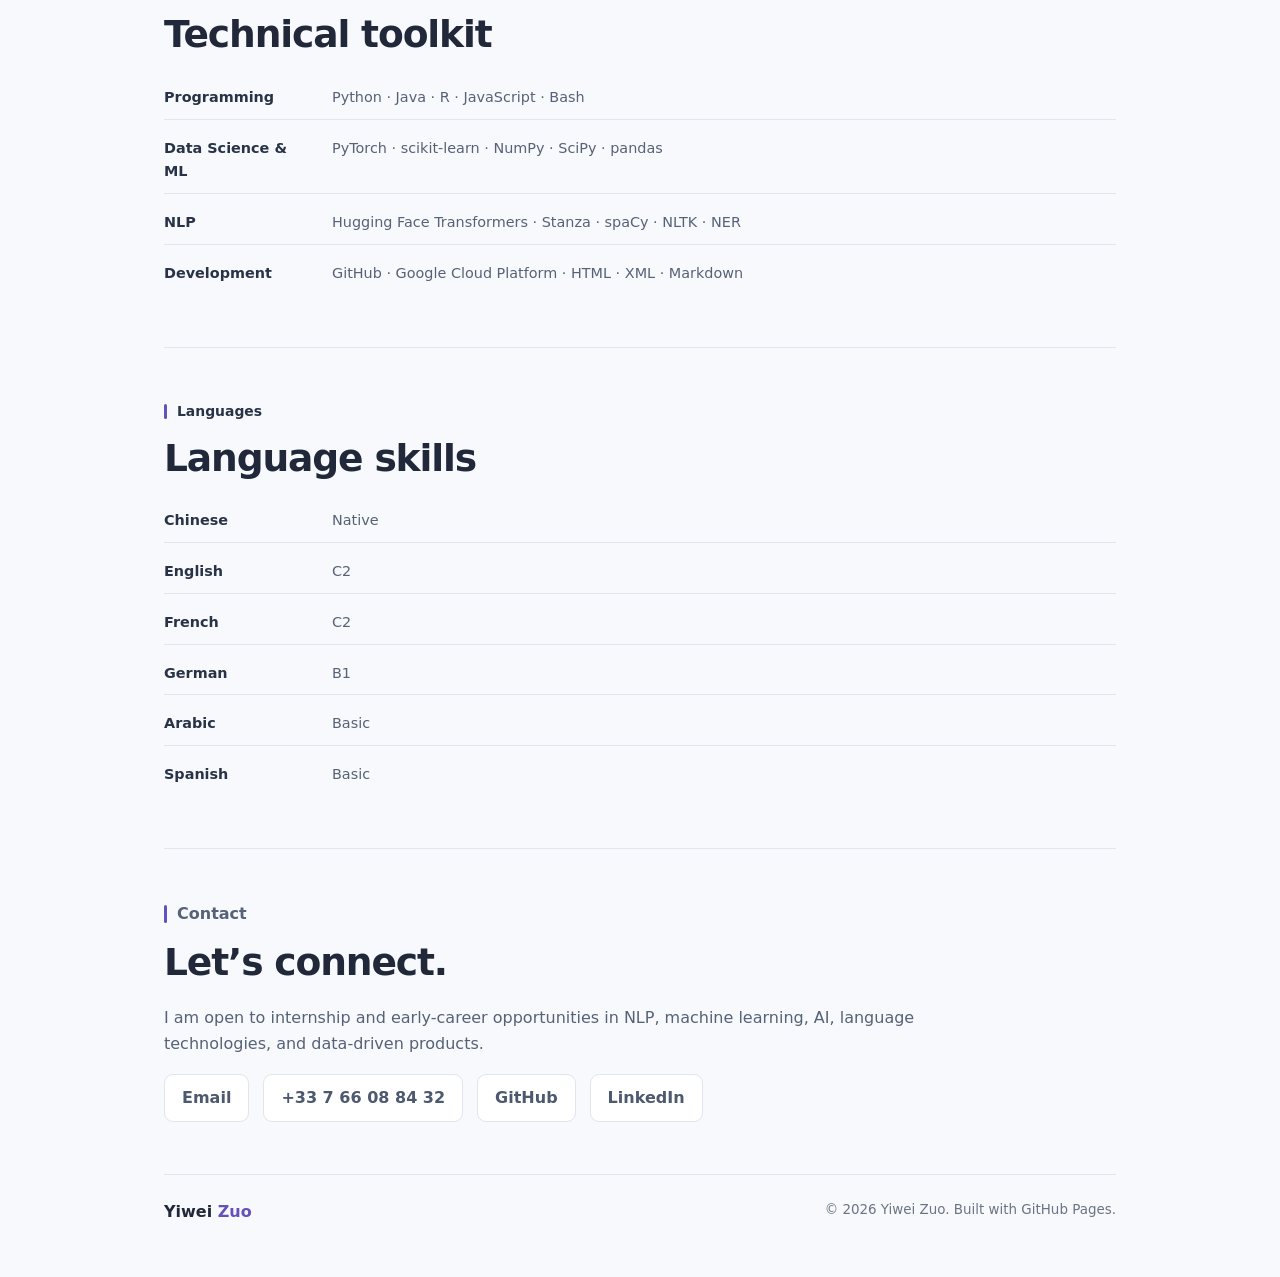
==== commit 70e00356: "Place language skills in their own section below technical skills" ====
--- a/index.html
+++ b/index.html
@@ -295,35 +295,33 @@
       <a class="all-projects-link" href="https://github.com/Yiwei-ZUO?tab=repositories" target="_blank" rel="noopener noreferrer">All repositories on GitHub <span aria-hidden="true">↗</span></a>
     </section>
 
-    <section id="skills" class="section compact-dual-section">
-      <div class="compact-column">
-        <div class="section-heading">
-          <p class="section-label">Skills</p>
-          <h2>Technical toolkit</h2>
-        </div>
-
-        <div class="compact-skill-list">
-          <div><strong>Programming</strong><span>Python · Java · R · JavaScript · Bash</span></div>
-          <div><strong>Data Science &amp; ML</strong><span>PyTorch · scikit-learn · NumPy · SciPy · pandas</span></div>
-          <div><strong>NLP</strong><span>Hugging Face Transformers · Stanza · spaCy · NLTK · NER</span></div>
-          <div><strong>Development</strong><span>GitHub · Google Cloud Platform · HTML · XML · Markdown</span></div>
-        </div>
-      </div>
-
-      <div class="compact-column" id="languages">
-        <div class="section-heading">
-          <p class="section-label">Languages</p>
-          <h2>Language skills</h2>
-        </div>
-
-        <div class="compact-language-list">
-          <div><strong>Chinese</strong><span>Native</span></div>
-          <div><strong>English</strong><span>C2</span></div>
-          <div><strong>French</strong><span>C2</span></div>
-          <div><strong>German</strong><span>B1</span></div>
-          <div><strong>Arabic</strong><span>Basic</span></div>
-          <div><strong>Spanish</strong><span>Basic</span></div>
-        </div>
+    <section id="skills" class="section">
+      <div class="section-heading">
+        <p class="section-label">Skills</p>
+        <h2>Technical toolkit</h2>
+      </div>
+
+      <div class="compact-skill-list">
+        <div><strong>Programming</strong><span>Python · Java · R · JavaScript · Bash</span></div>
+        <div><strong>Data Science &amp; ML</strong><span>PyTorch · scikit-learn · NumPy · SciPy · pandas</span></div>
+        <div><strong>NLP</strong><span>Hugging Face Transformers · Stanza · spaCy · NLTK · NER</span></div>
+        <div><strong>Development</strong><span>GitHub · Google Cloud Platform · HTML · XML · Markdown</span></div>
+      </div>
+    </section>
+
+    <section id="languages" class="section">
+      <div class="section-heading">
+        <p class="section-label">Languages</p>
+        <h2>Language skills</h2>
+      </div>
+
+      <div class="compact-language-list">
+        <div><strong>Chinese</strong><span>Native</span></div>
+        <div><strong>English</strong><span>C2</span></div>
+        <div><strong>French</strong><span>C2</span></div>
+        <div><strong>German</strong><span>B1</span></div>
+        <div><strong>Arabic</strong><span>Basic</span></div>
+        <div><strong>Spanish</strong><span>Basic</span></div>
       </div>
     </section>
 
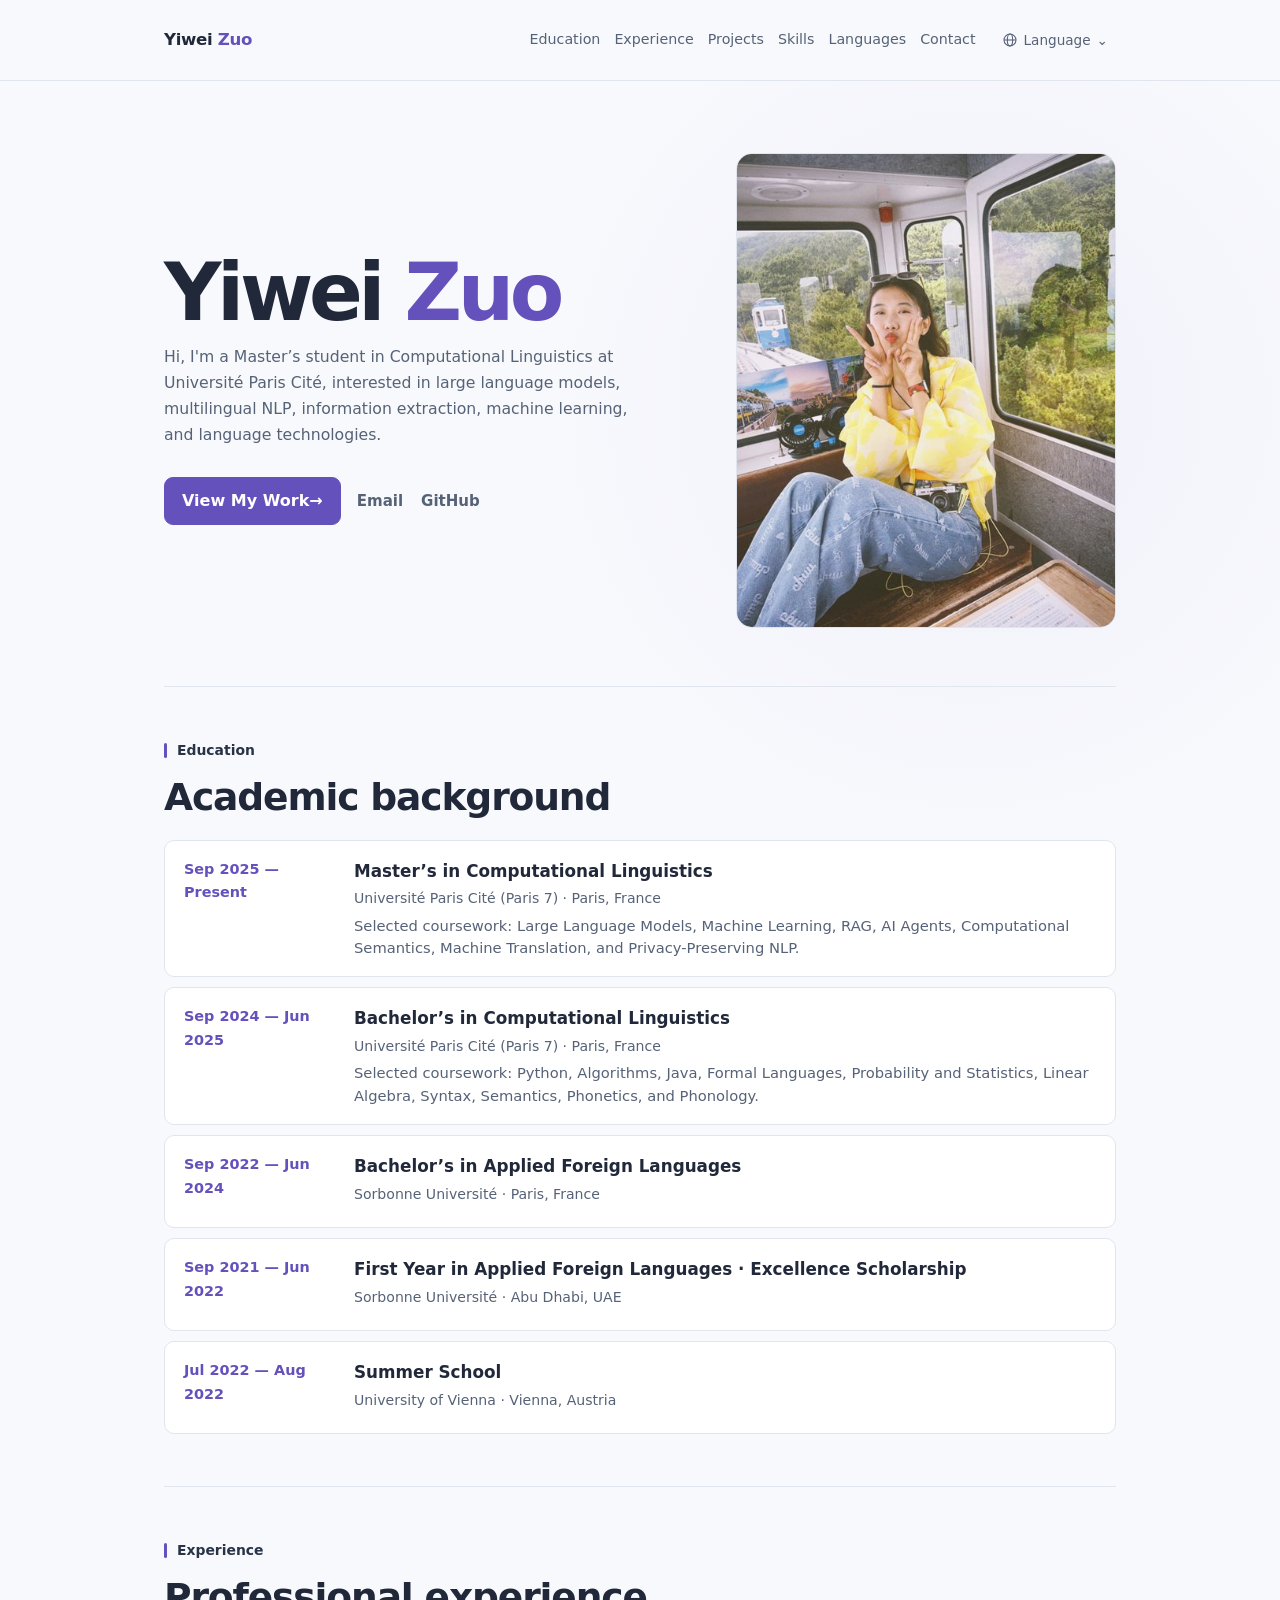
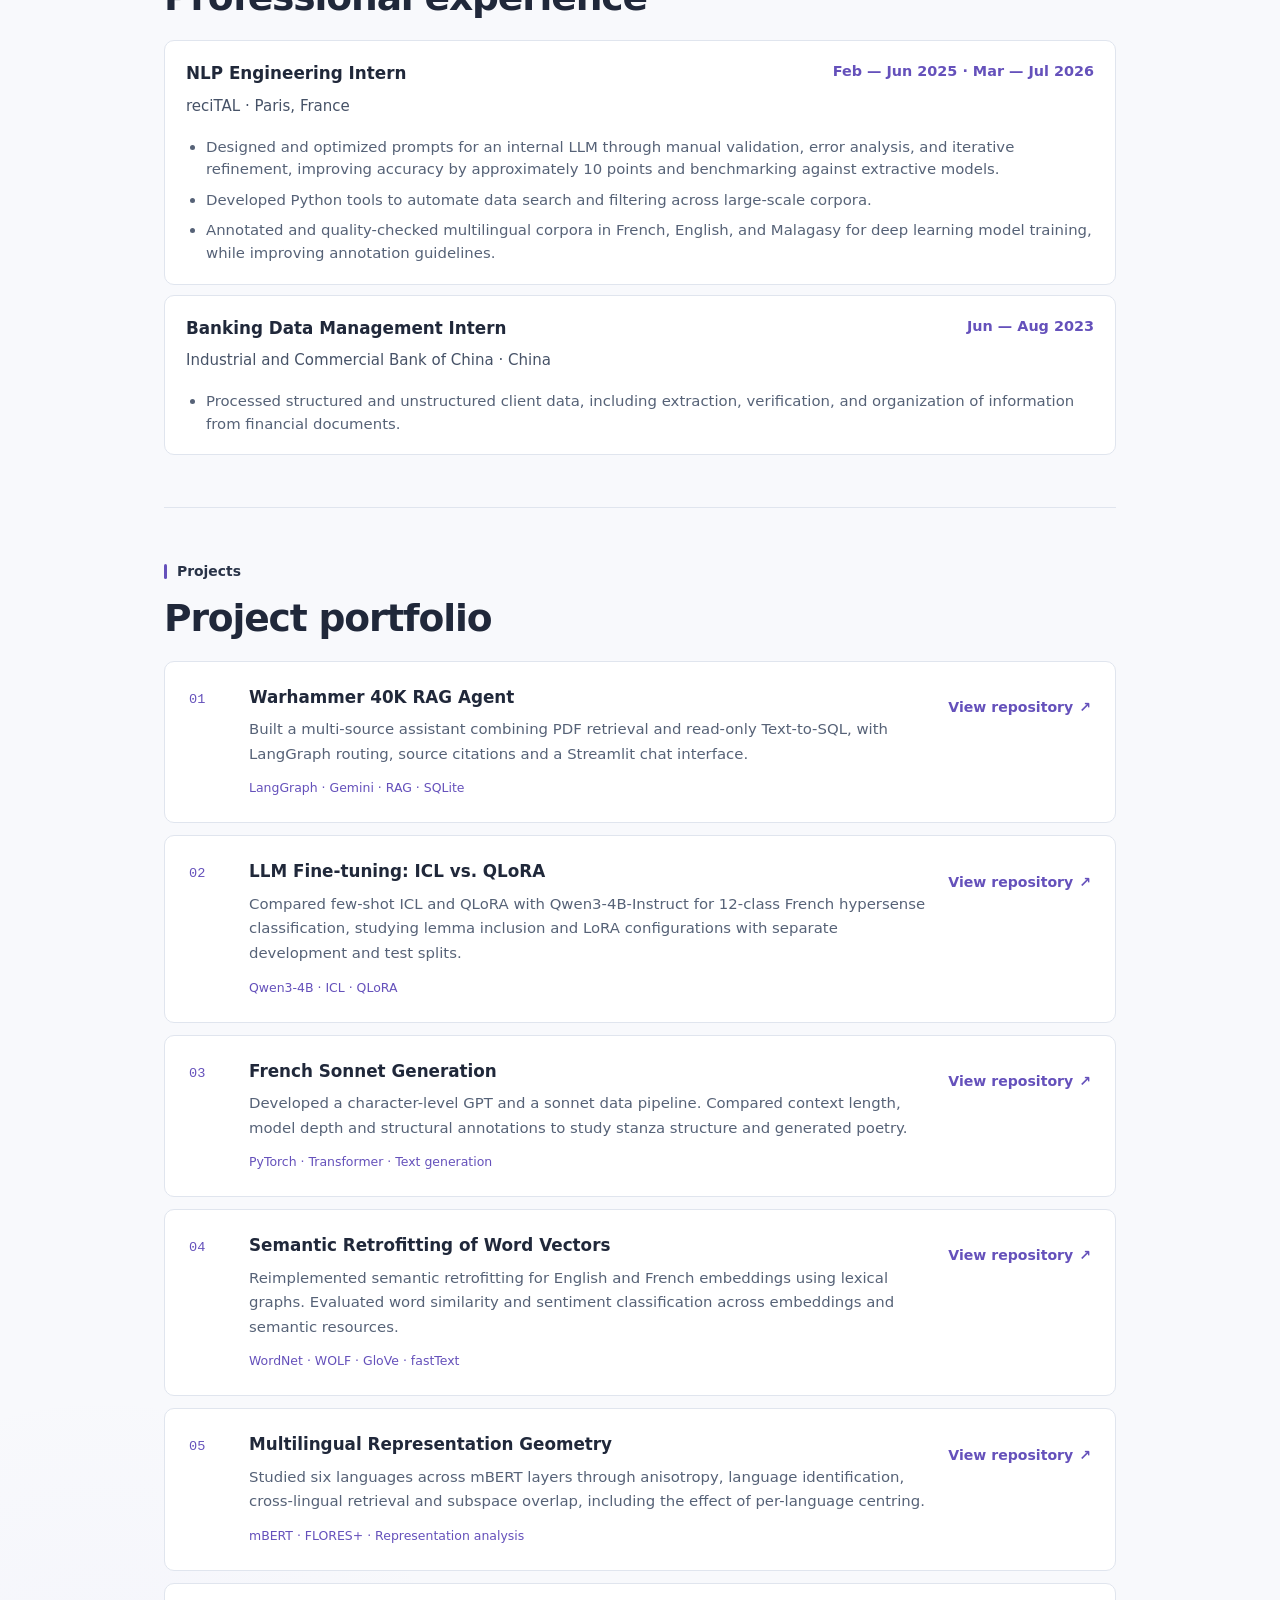
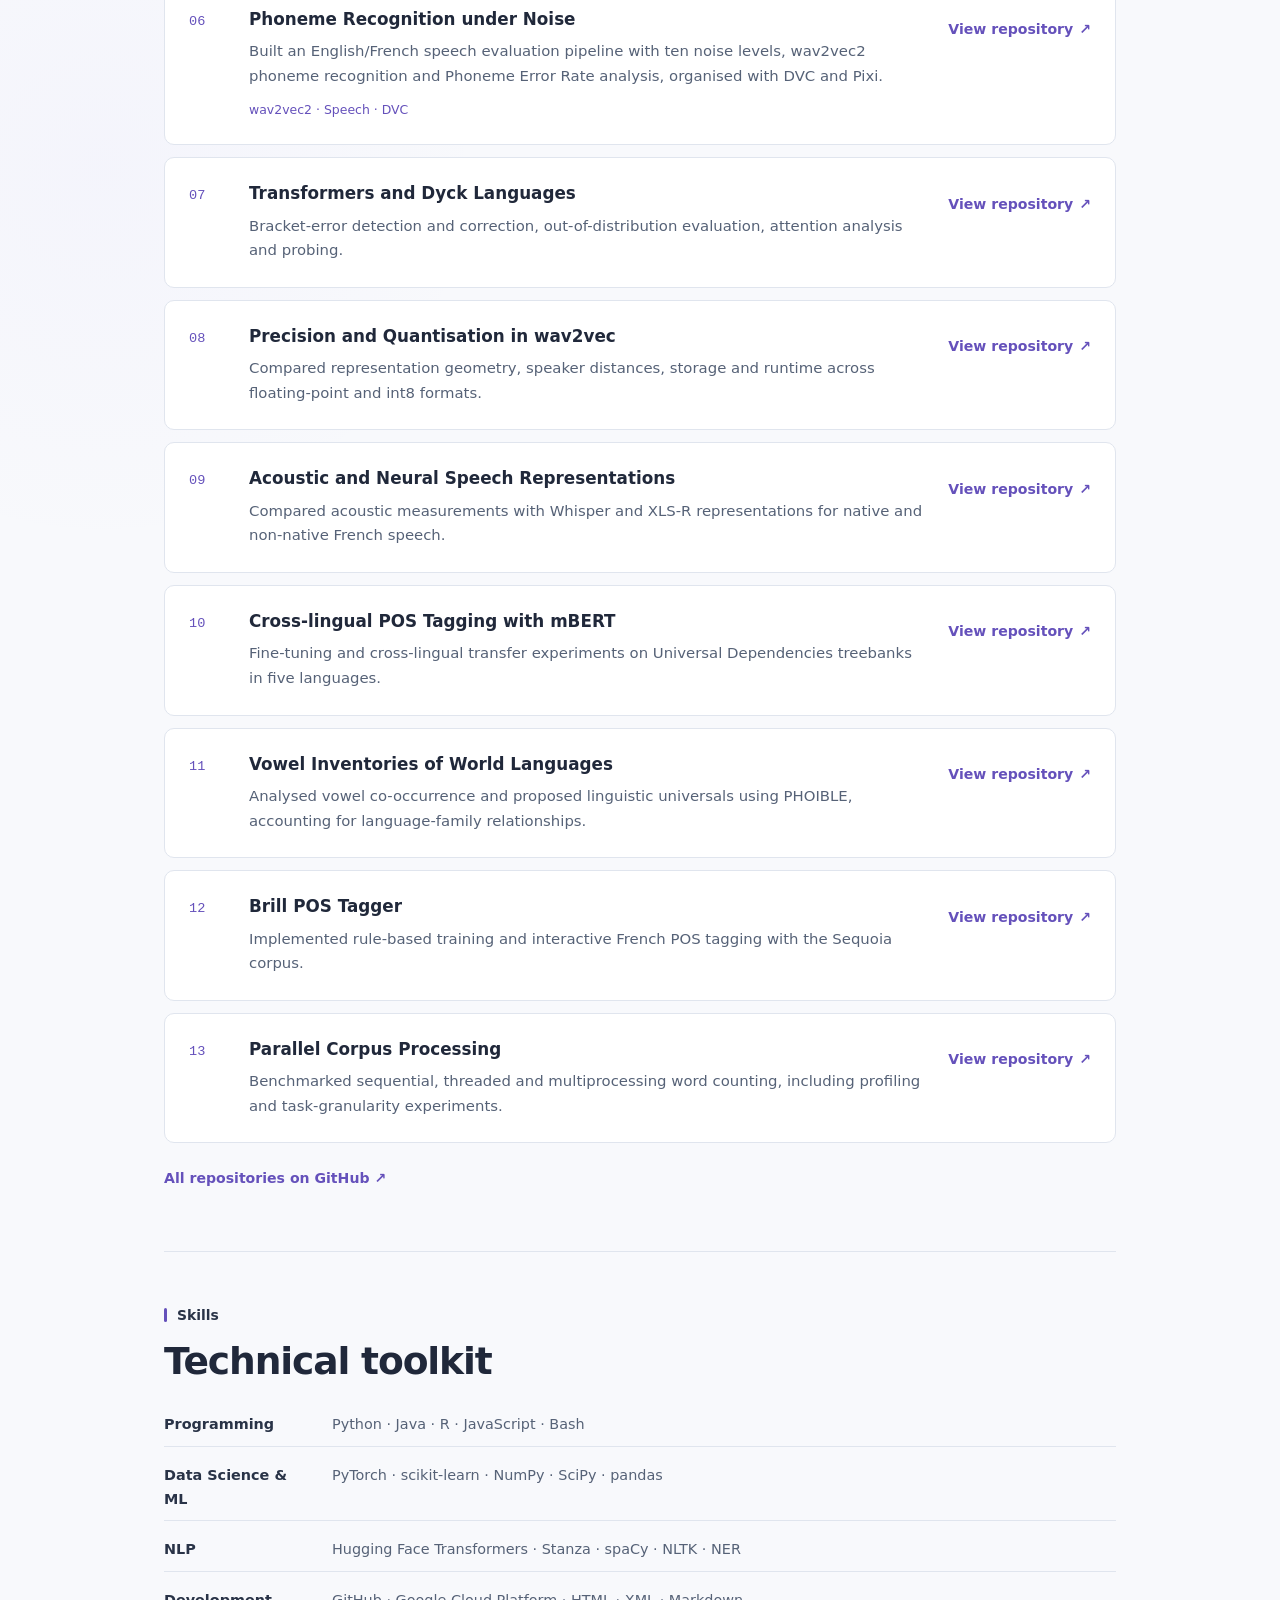
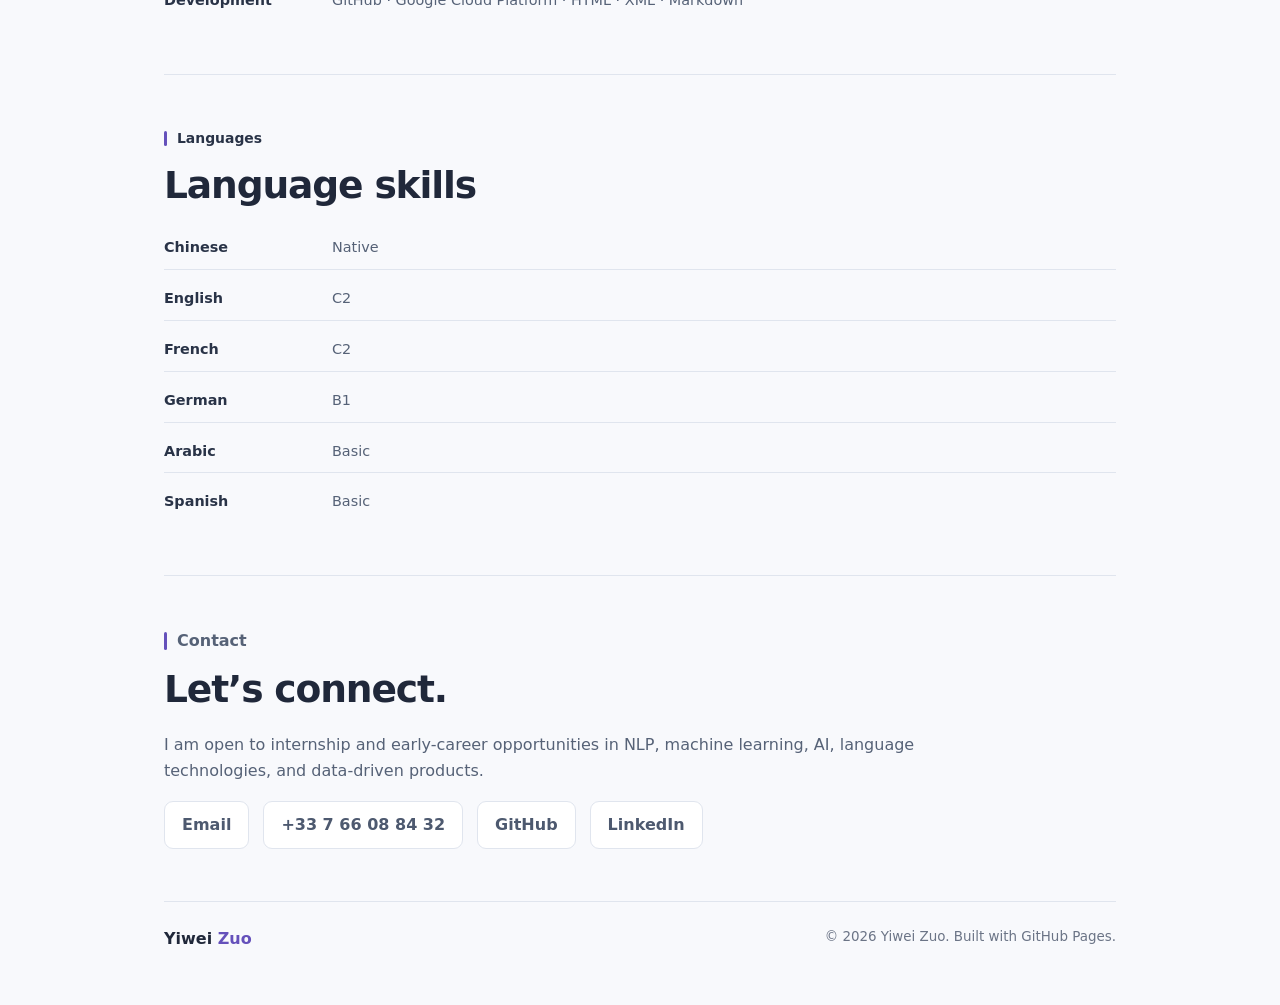
==== commit 6fec659a: "Remove duplicate About sections and navigation across languages" ====
--- a/index.html
+++ b/index.html
@@ -18,7 +18,6 @@
     <nav class="nav">
       <a class="logo" href="#top"><span>Yiwei</span> Zuo</a>
       <div class="nav-links">
-        <a href="#about">About</a>
         <a href="#education">Education</a>
         <a href="#experience">Experience</a>
         <a href="#projects">Projects</a>
@@ -69,18 +68,6 @@
       </div>
     </section>
 
-    <section id="about" class="section two-column-section">
-      <div class="section-heading">
-        <p class="section-label">About</p>
-        <h2>Language, data, and intelligent systems.</h2>
-      </div>
-      <p class="section-copy">
-        I am currently pursuing a Master’s degree in Computational Linguistics at Université Paris Cité.
-        My interests include large language models, information extraction, multilingual NLP,
-        representation learning, corpus analysis, and practical machine learning systems for language data.
-      </p>
-    </section>
-
     <section id="education" class="section">
       <div class="section-heading">
         <p class="section-label">Education</p>
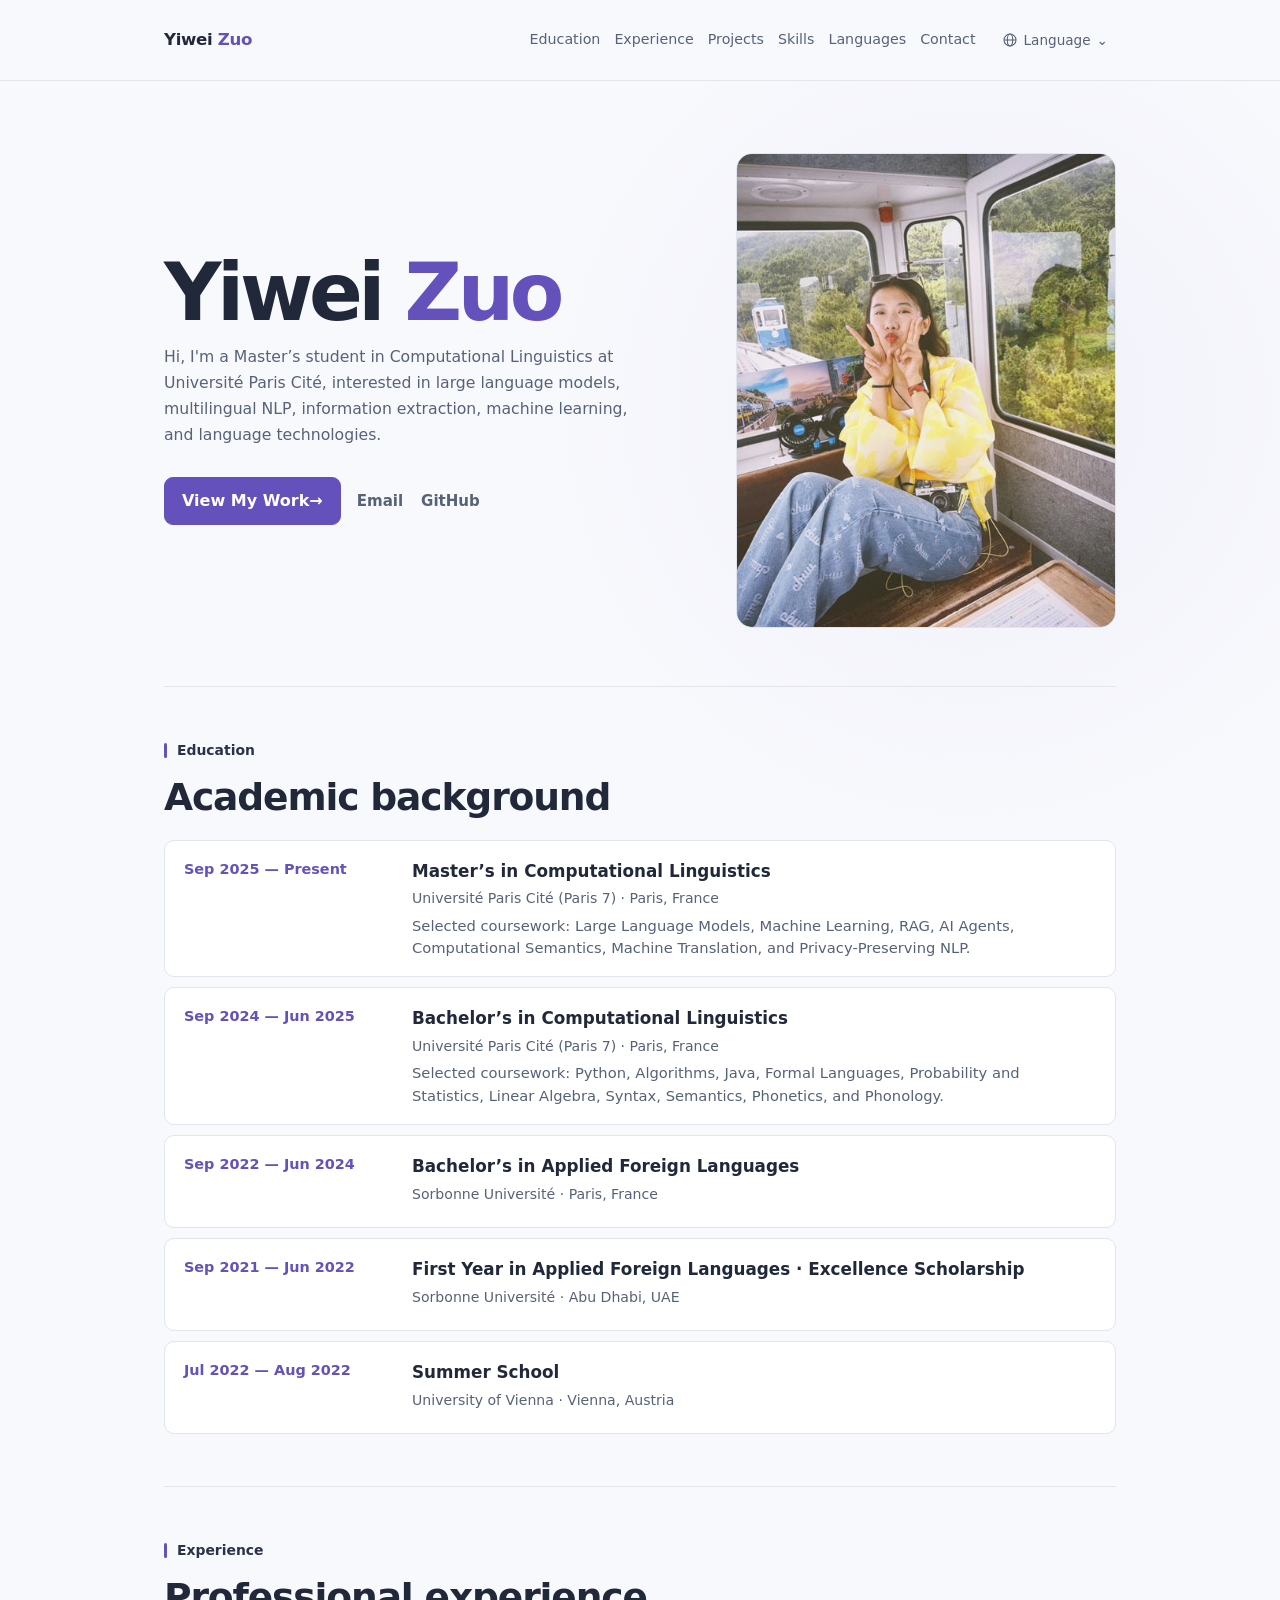
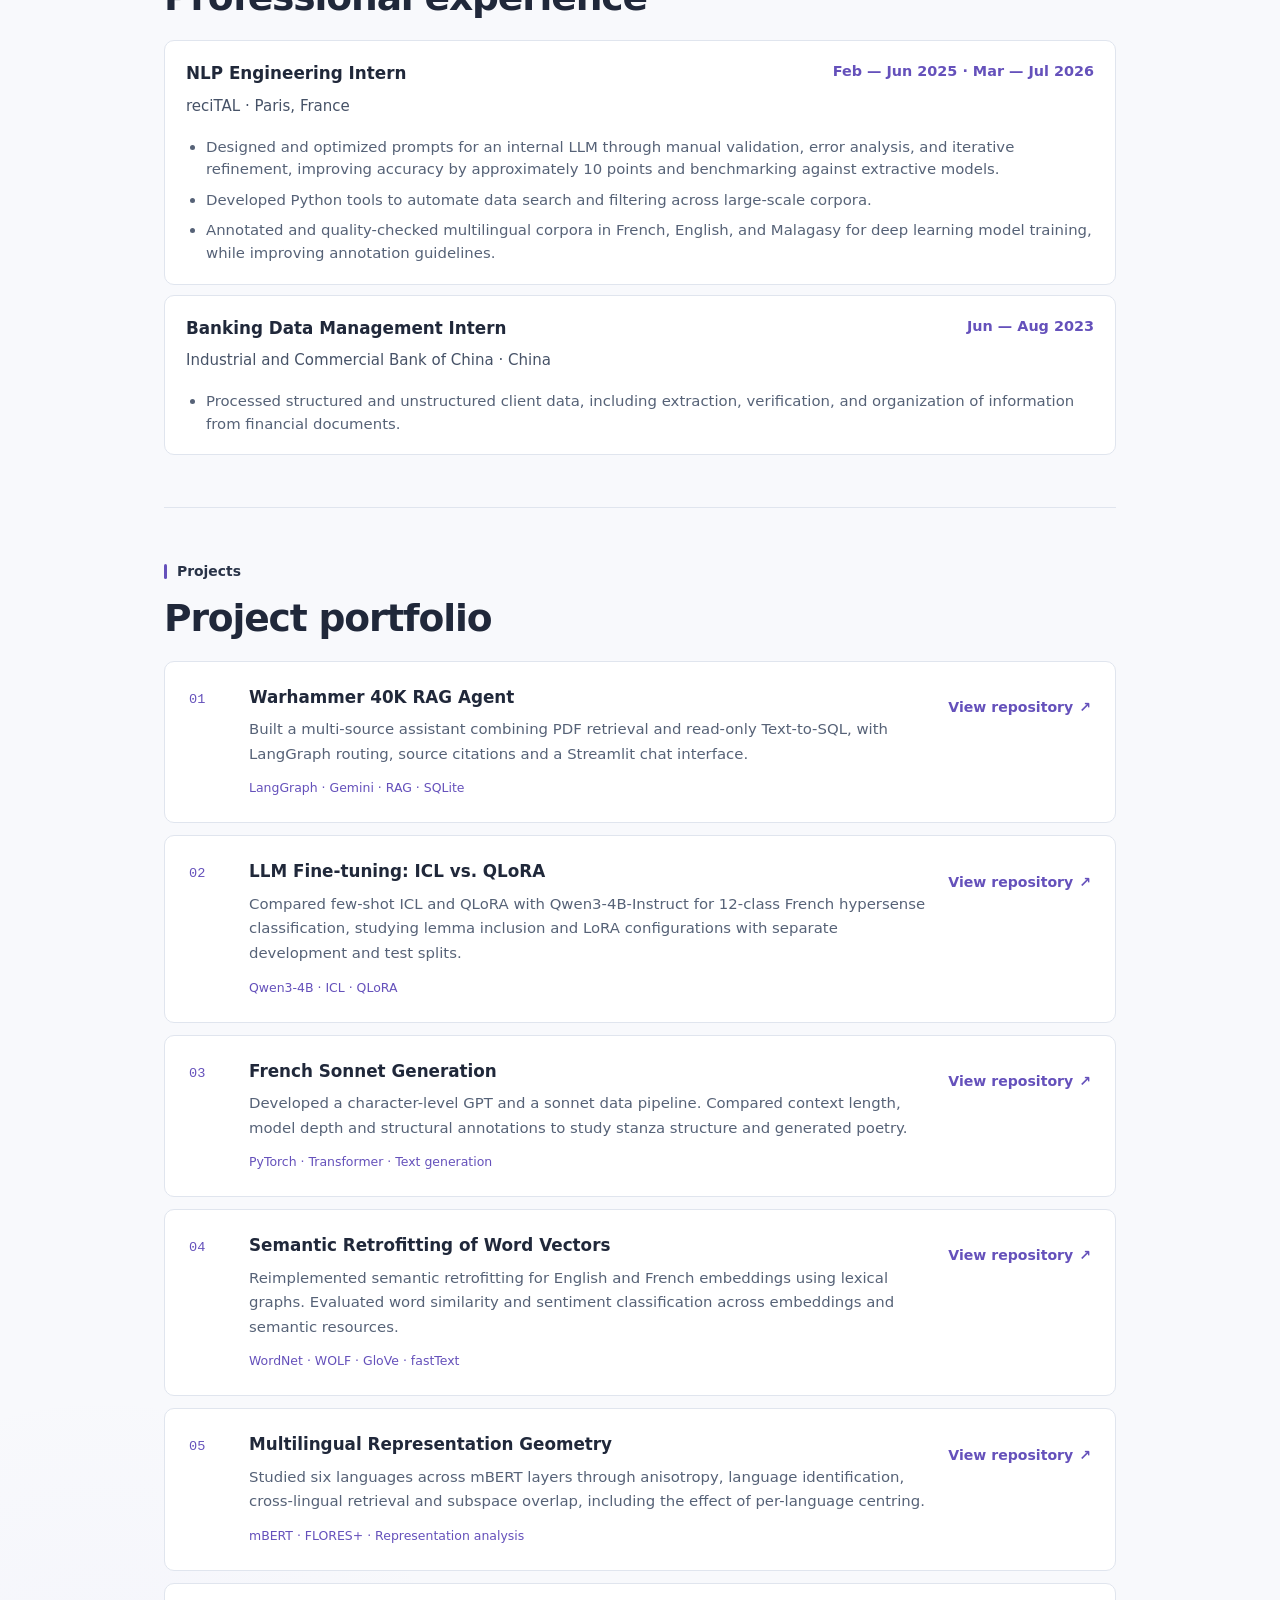
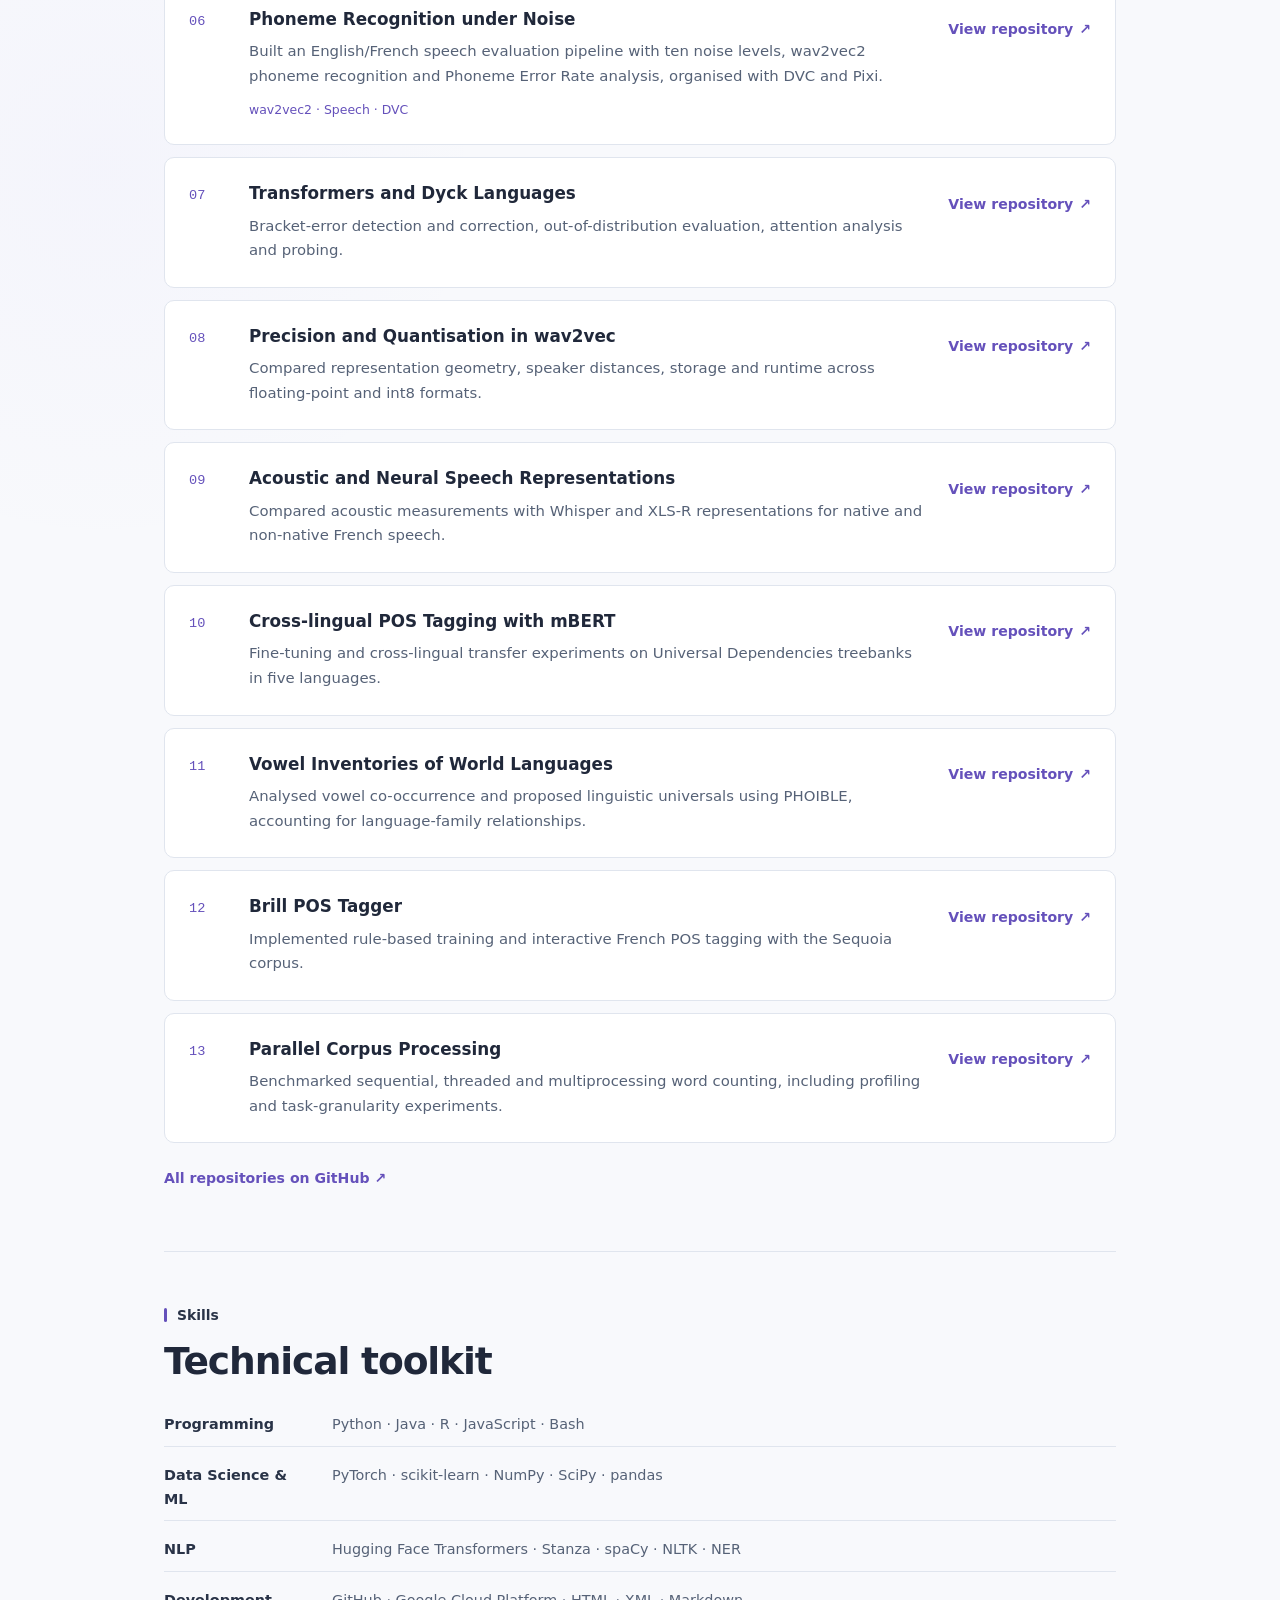
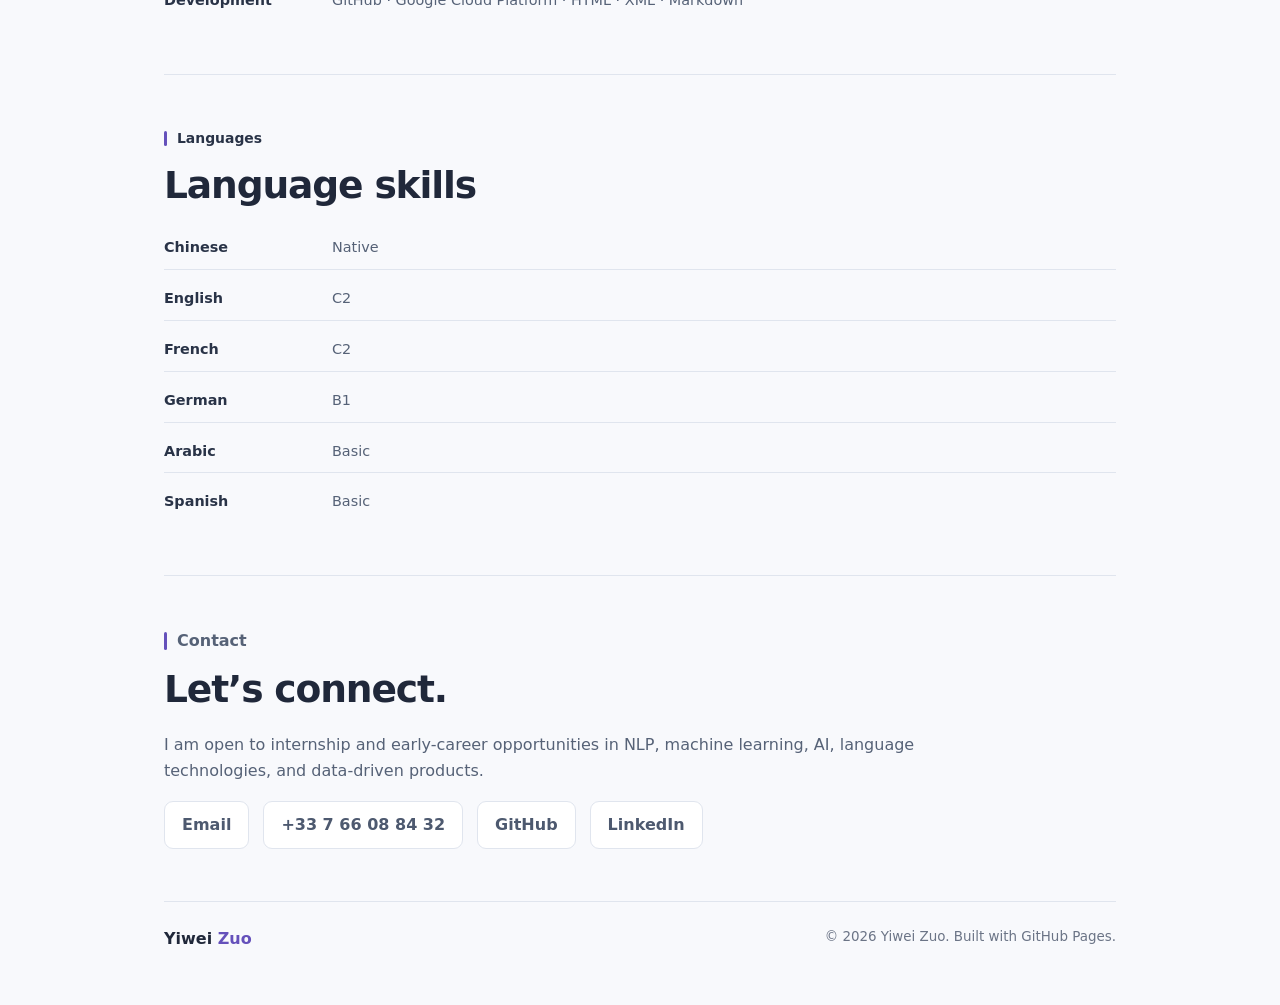
==== commit 44d858a5: "Refresh stylesheet version for education date width" ====
--- a/index.html
+++ b/index.html
@@ -5,7 +5,7 @@
   <meta name="viewport" content="width=device-width, initial-scale=1.0" />
   <title>Yiwei Zuo</title>
   <meta name="description" content="Personal website of Yiwei Zuo — Computational Linguistics, NLP, Machine Learning, and AI." />
-  <link rel="stylesheet" href="/style.css?v=project-rows-20261109" />
+  <link rel="stylesheet" href="/style.css?v=date-width-20261110" />
   <link rel="alternate" hreflang="en" href="https://yiwei-zuo.github.io/en/" />
   <link rel="alternate" hreflang="fr" href="https://yiwei-zuo.github.io/fr/" />
   <link rel="alternate" hreflang="zh-CN" href="https://yiwei-zuo.github.io/zh/" />
--- a/style.css
+++ b/style.css
@@ -263,7 +263,7 @@
 
 .timeline-item {
   display: grid;
-  grid-template-columns: 165px 1fr;
+  grid-template-columns: 13rem minmax(0, 1fr);
   gap: 26px;
   padding: 19px;
   background: rgba(17, 23, 37, 0.48);
@@ -487,7 +487,7 @@
 }
 
 .timeline-item {
-  grid-template-columns: 150px 1fr;
+  grid-template-columns: 13rem minmax(0, 1fr);
   gap: 20px;
   padding: 17px 19px;
   background: rgba(17, 23, 37, 0.34);
@@ -739,3 +739,4 @@
   .project-row { grid-template-columns: 28px minmax(0, 1fr); gap: 10px 14px; padding: 20px 16px; }
   .project-link { grid-column: 2; justify-self: start; }
 }
+
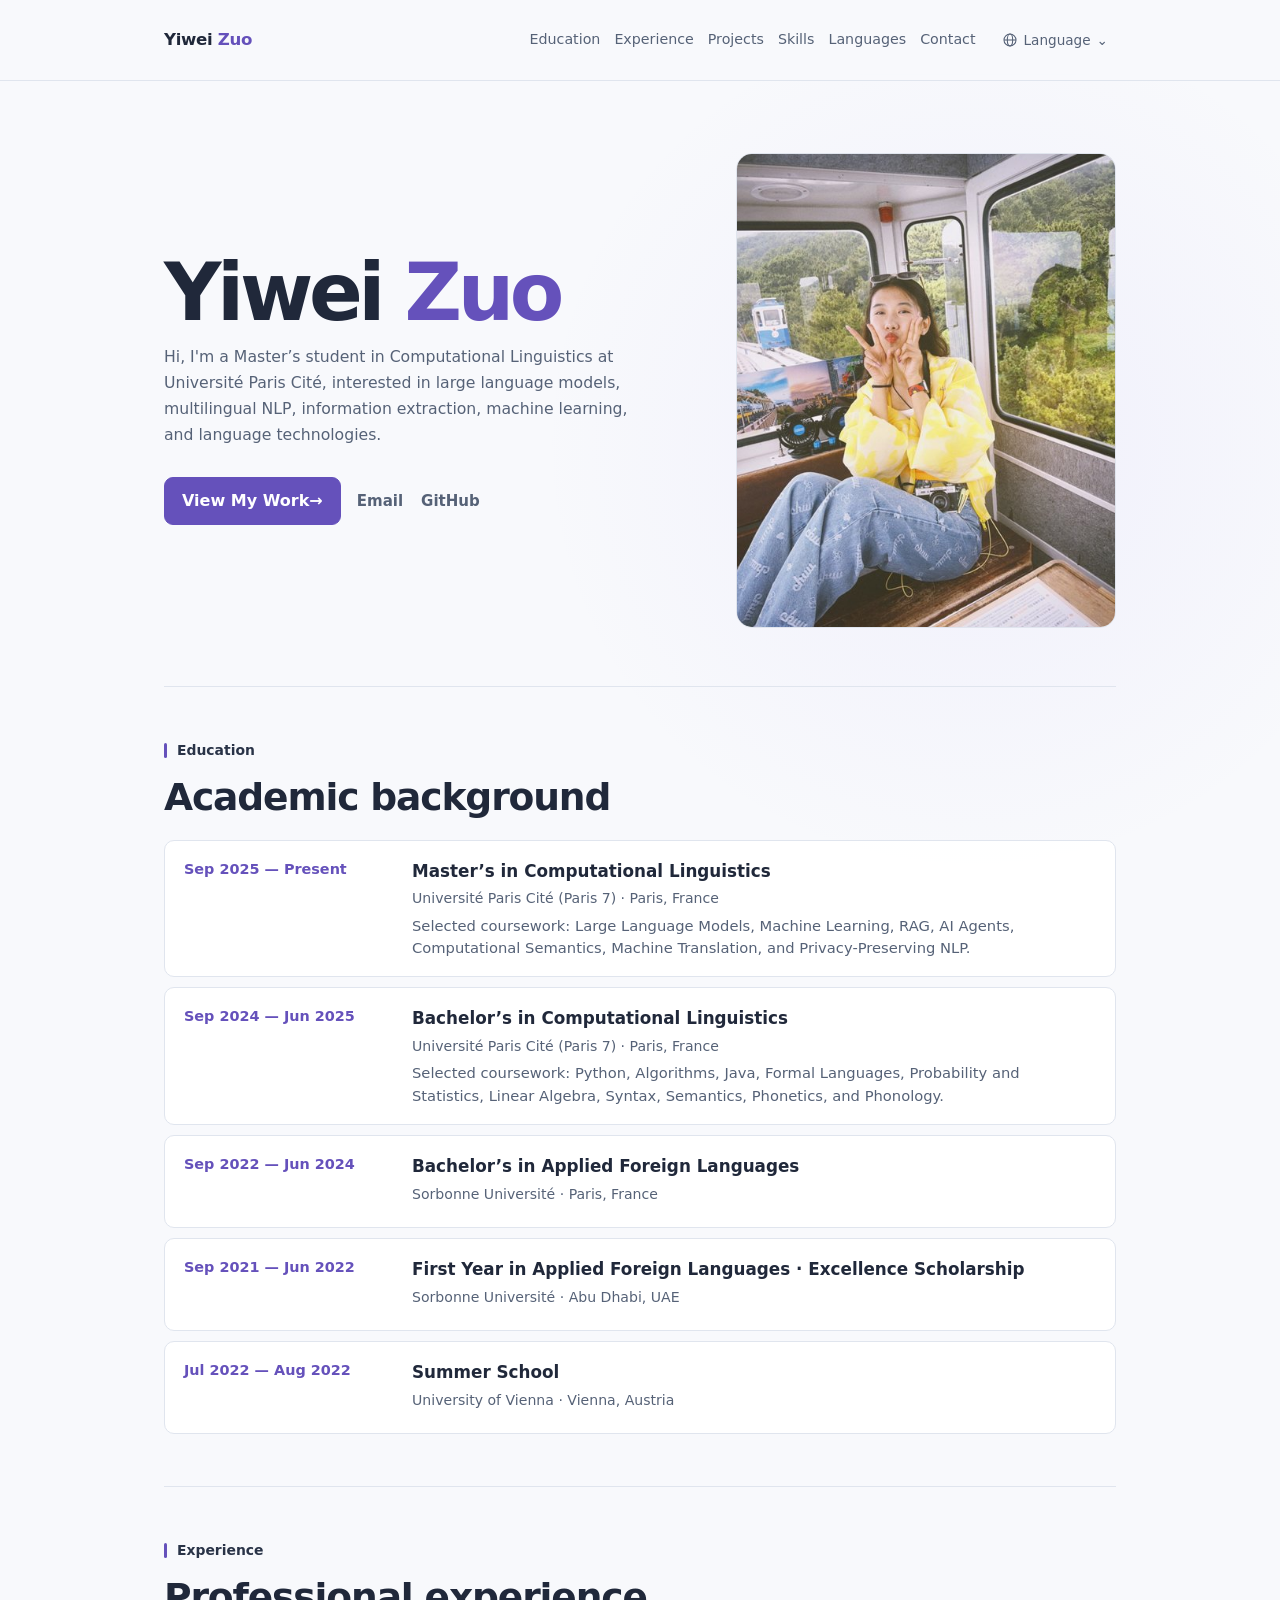
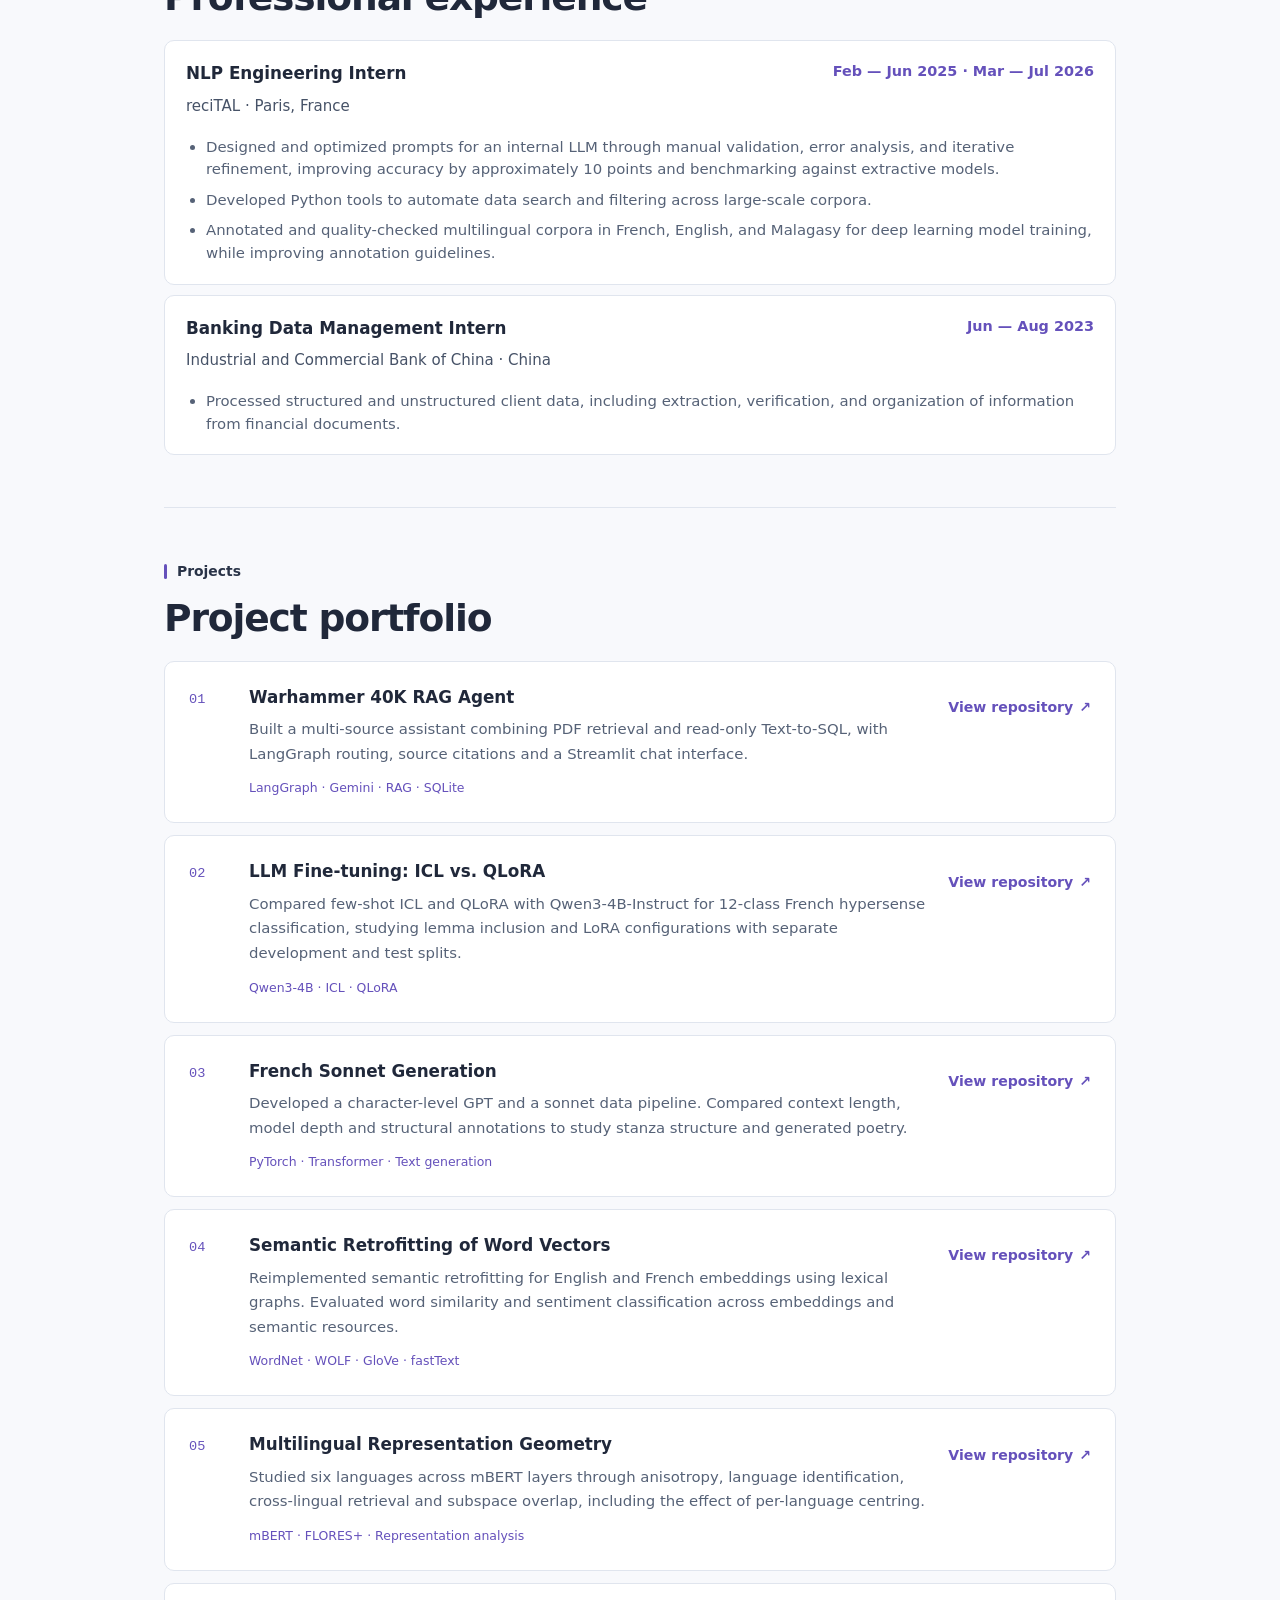
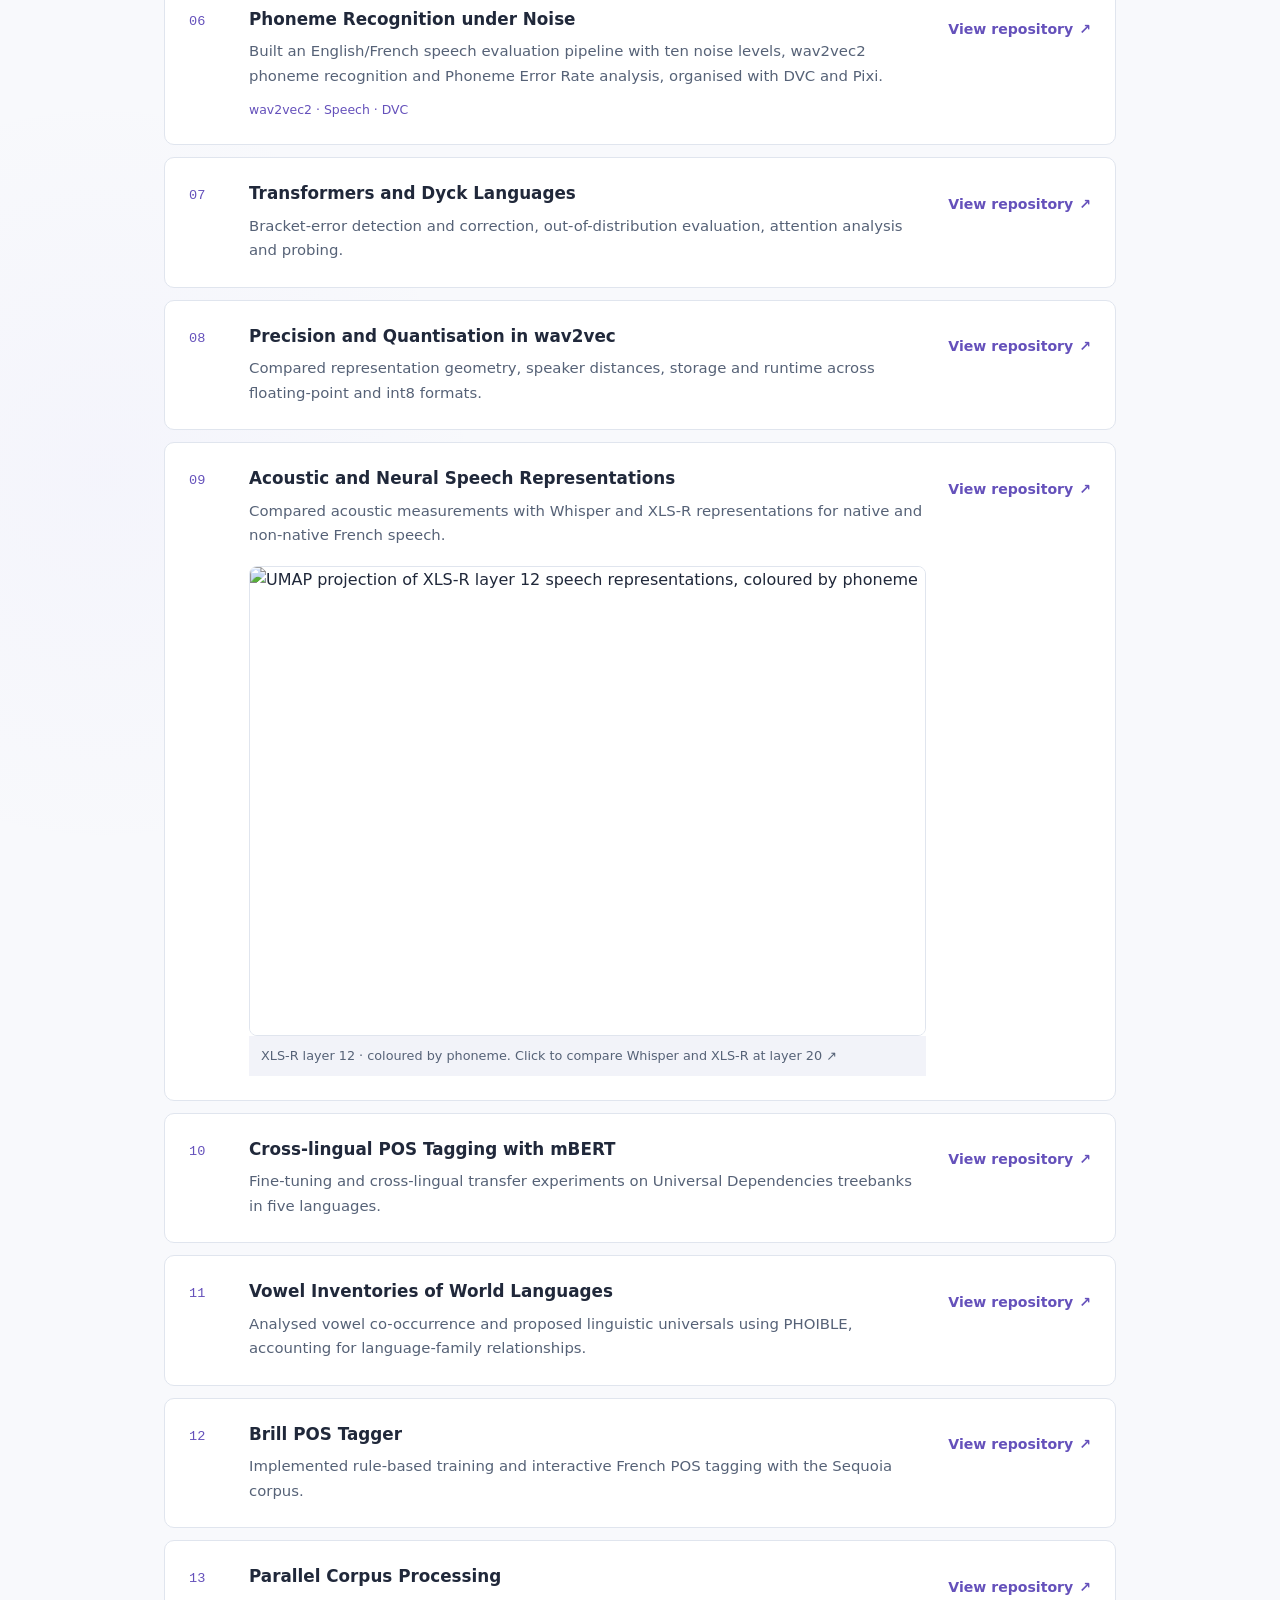
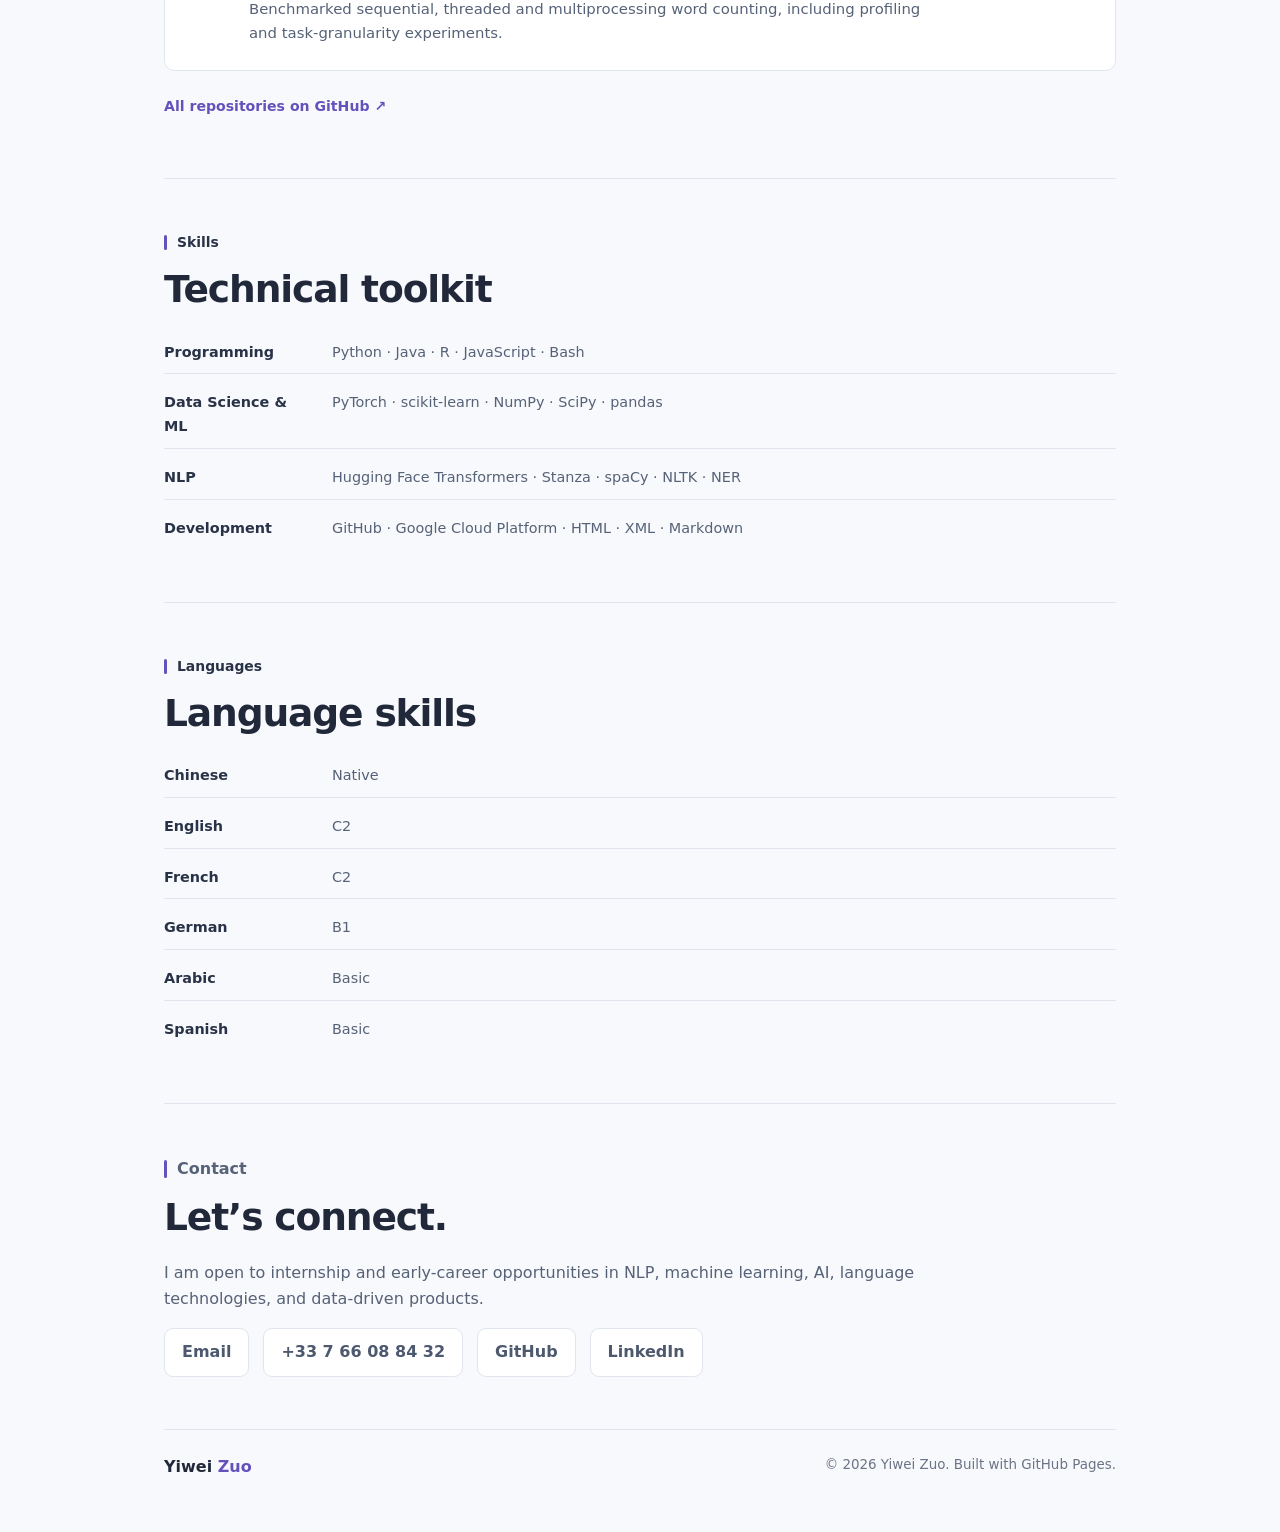
==== commit f6b0fd97: "Add speech representation preview linked to full model comparison" ====
--- a/index.html
+++ b/index.html
@@ -5,7 +5,7 @@
   <meta name="viewport" content="width=device-width, initial-scale=1.0" />
   <title>Yiwei Zuo</title>
   <meta name="description" content="Personal website of Yiwei Zuo — Computational Linguistics, NLP, Machine Learning, and AI." />
-  <link rel="stylesheet" href="/style.css?v=date-width-20261110" />
+  <link rel="stylesheet" href="/style.css?v=project-figure-20261110" />
   <link rel="alternate" hreflang="en" href="https://yiwei-zuo.github.io/en/" />
   <link rel="alternate" hreflang="fr" href="https://yiwei-zuo.github.io/fr/" />
   <link rel="alternate" hreflang="zh-CN" href="https://yiwei-zuo.github.io/zh/" />
@@ -243,6 +243,12 @@
           <div class="project-content">
             <h3>Acoustic and Neural Speech Representations</h3>
             <p class="project-description">Compared acoustic measurements with Whisper and XLS-R representations for native and non-native French speech.</p>
+            <figure class="project-figure">
+              <a href="https://raw.githubusercontent.com/Yiwei-ZUO/ru-fr-acoustic-neural-representations/5353039a3eccd869a2a1e10a33c4dd1ee3dc7537/results/figures/composite_neural_umap_layer20.png" target="_blank" rel="noopener noreferrer" aria-label="Open the full Whisper and XLS-R layer 20 comparison (new tab)">
+                <img src="https://raw.githubusercontent.com/Yiwei-ZUO/ru-fr-acoustic-neural-representations/5353039a3eccd869a2a1e10a33c4dd1ee3dc7537/results/figures/neural_xlsr_layer_12_umap_by_phoneme_label.png" width="1417" height="983" alt="UMAP projection of XLS-R layer 12 speech representations, coloured by phoneme" loading="lazy" decoding="async" />
+              </a>
+              <figcaption>XLS-R layer 12 · coloured by phoneme. Click to compare Whisper and XLS-R at layer 20 ↗</figcaption>
+            </figure>
           </div>
           <a class="project-link" href="https://github.com/Yiwei-ZUO/ru-fr-acoustic-neural-representations" target="_blank" rel="noopener noreferrer" aria-label="View repository: Acoustic and Neural Speech Representations">View repository <span aria-hidden="true">↗</span></a>
         </li>
--- a/style.css
+++ b/style.css
@@ -740,3 +740,10 @@
   .project-link { grid-column: 2; justify-self: start; }
 }
 
+
+/* Research figure preview: preserve the complete plot and open the comparison. */
+.project-figure { margin: 18px 0 0; }
+.project-figure a { display: block; border: 1px solid var(--line); border-radius: 8px; overflow: hidden; }
+.project-figure a:hover { border-color: var(--accent); }
+.project-figure img { display: block; width: 100%; height: auto; background: white; }
+.project-figure figcaption { padding: 10px 12px; color: var(--muted); font-size: 0.8rem; line-height: 1.5; background: var(--surface-soft); }
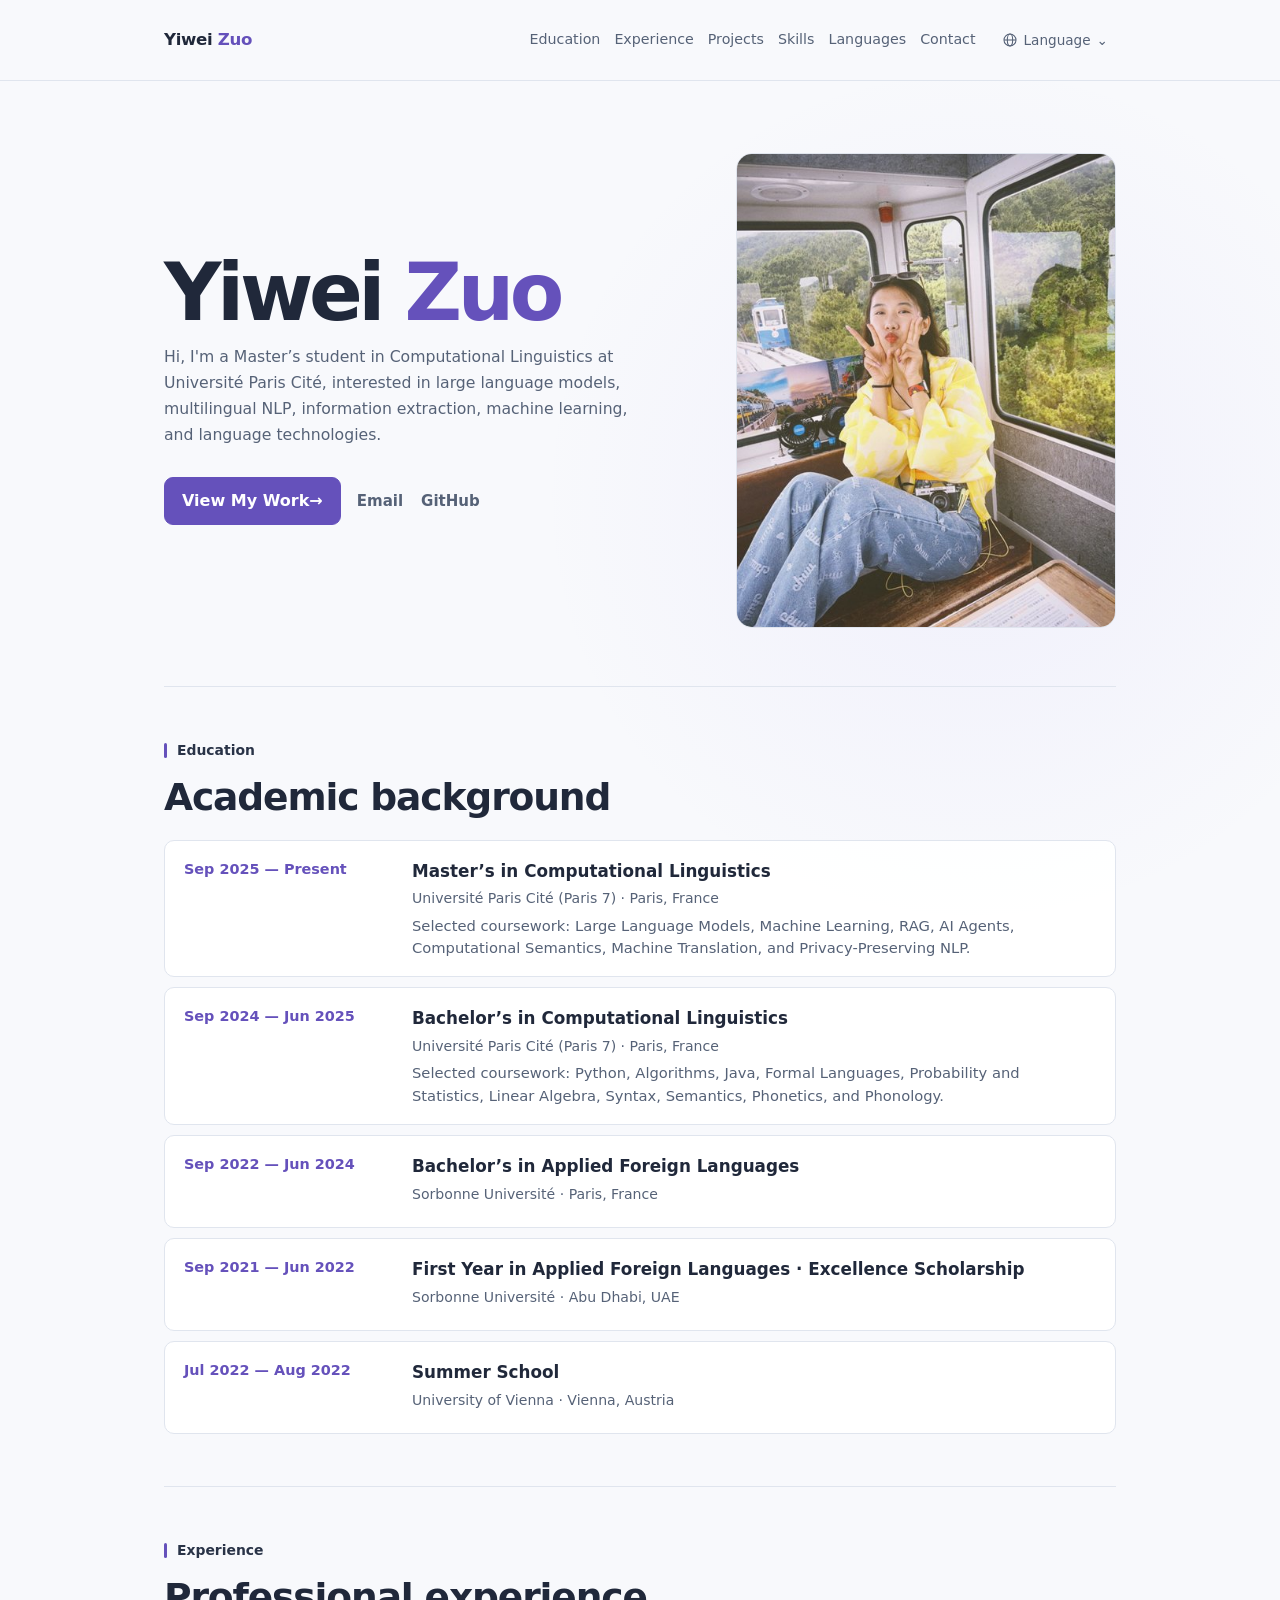
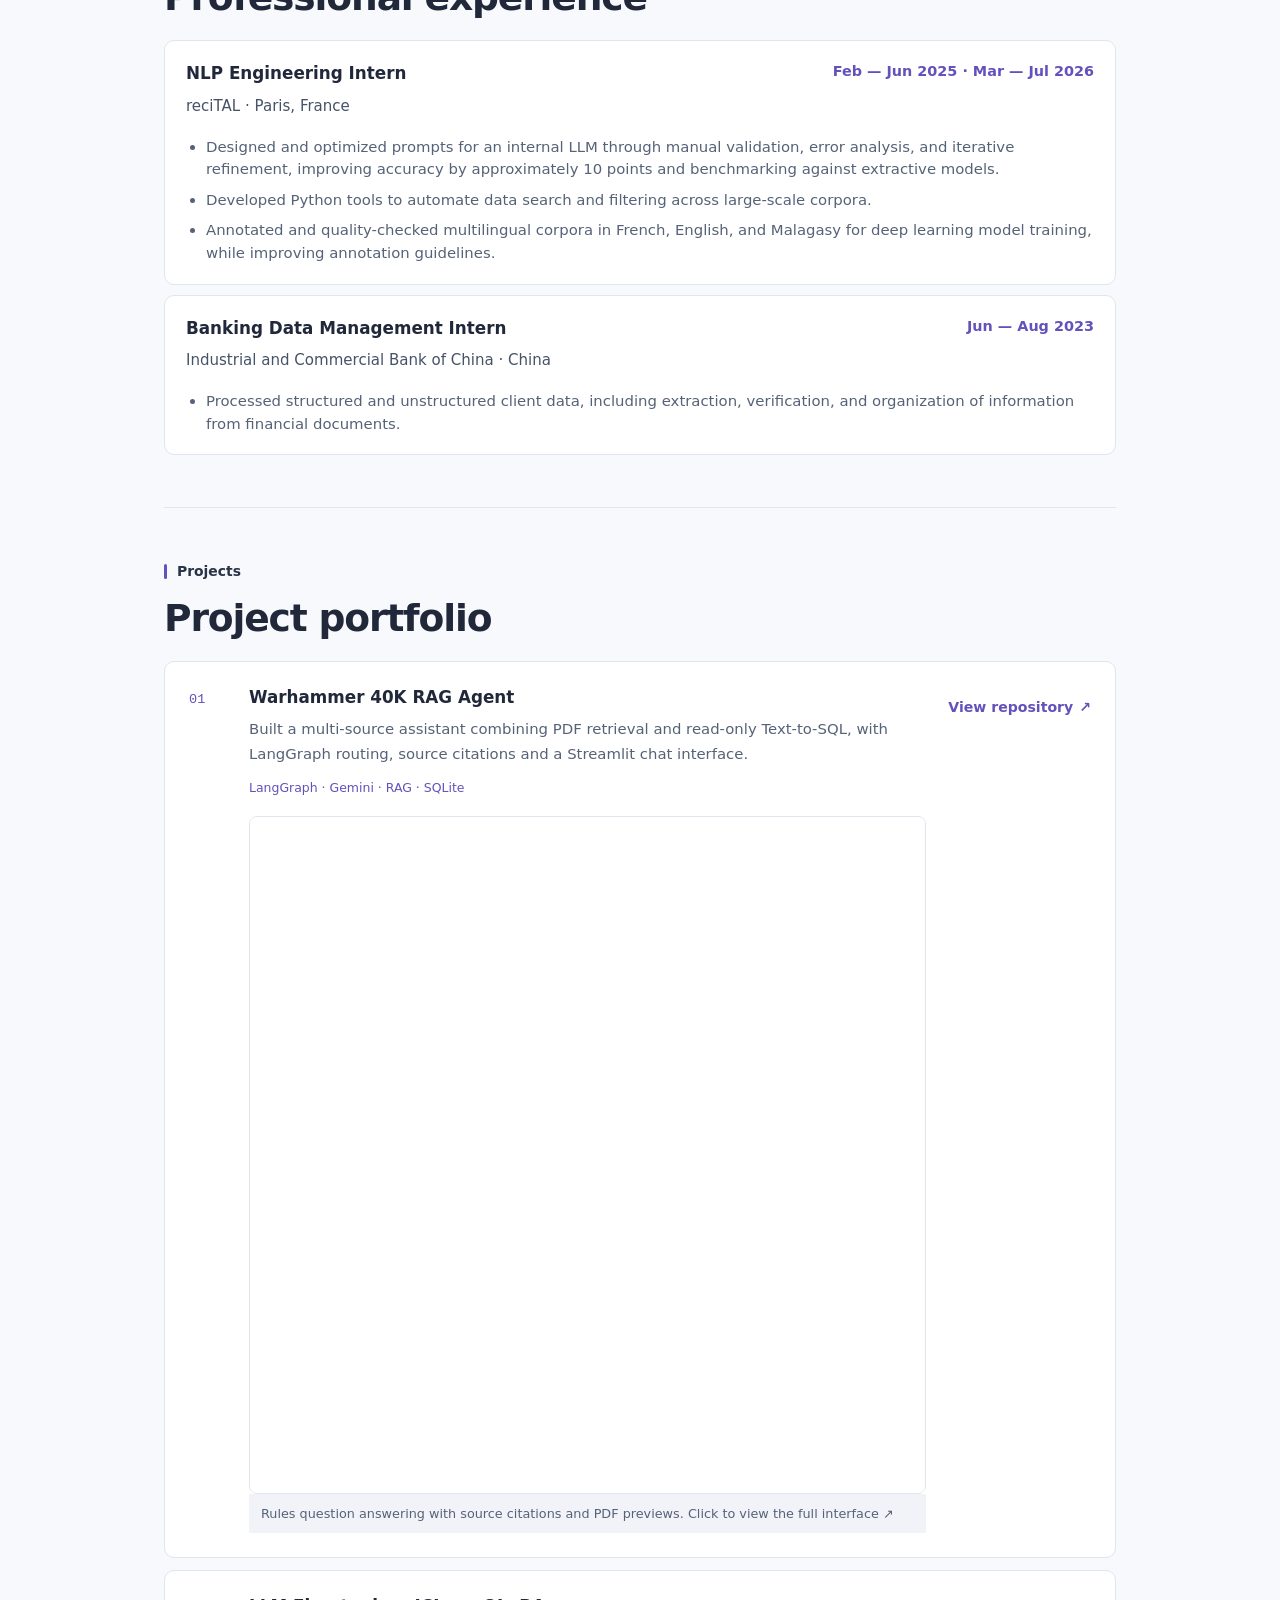
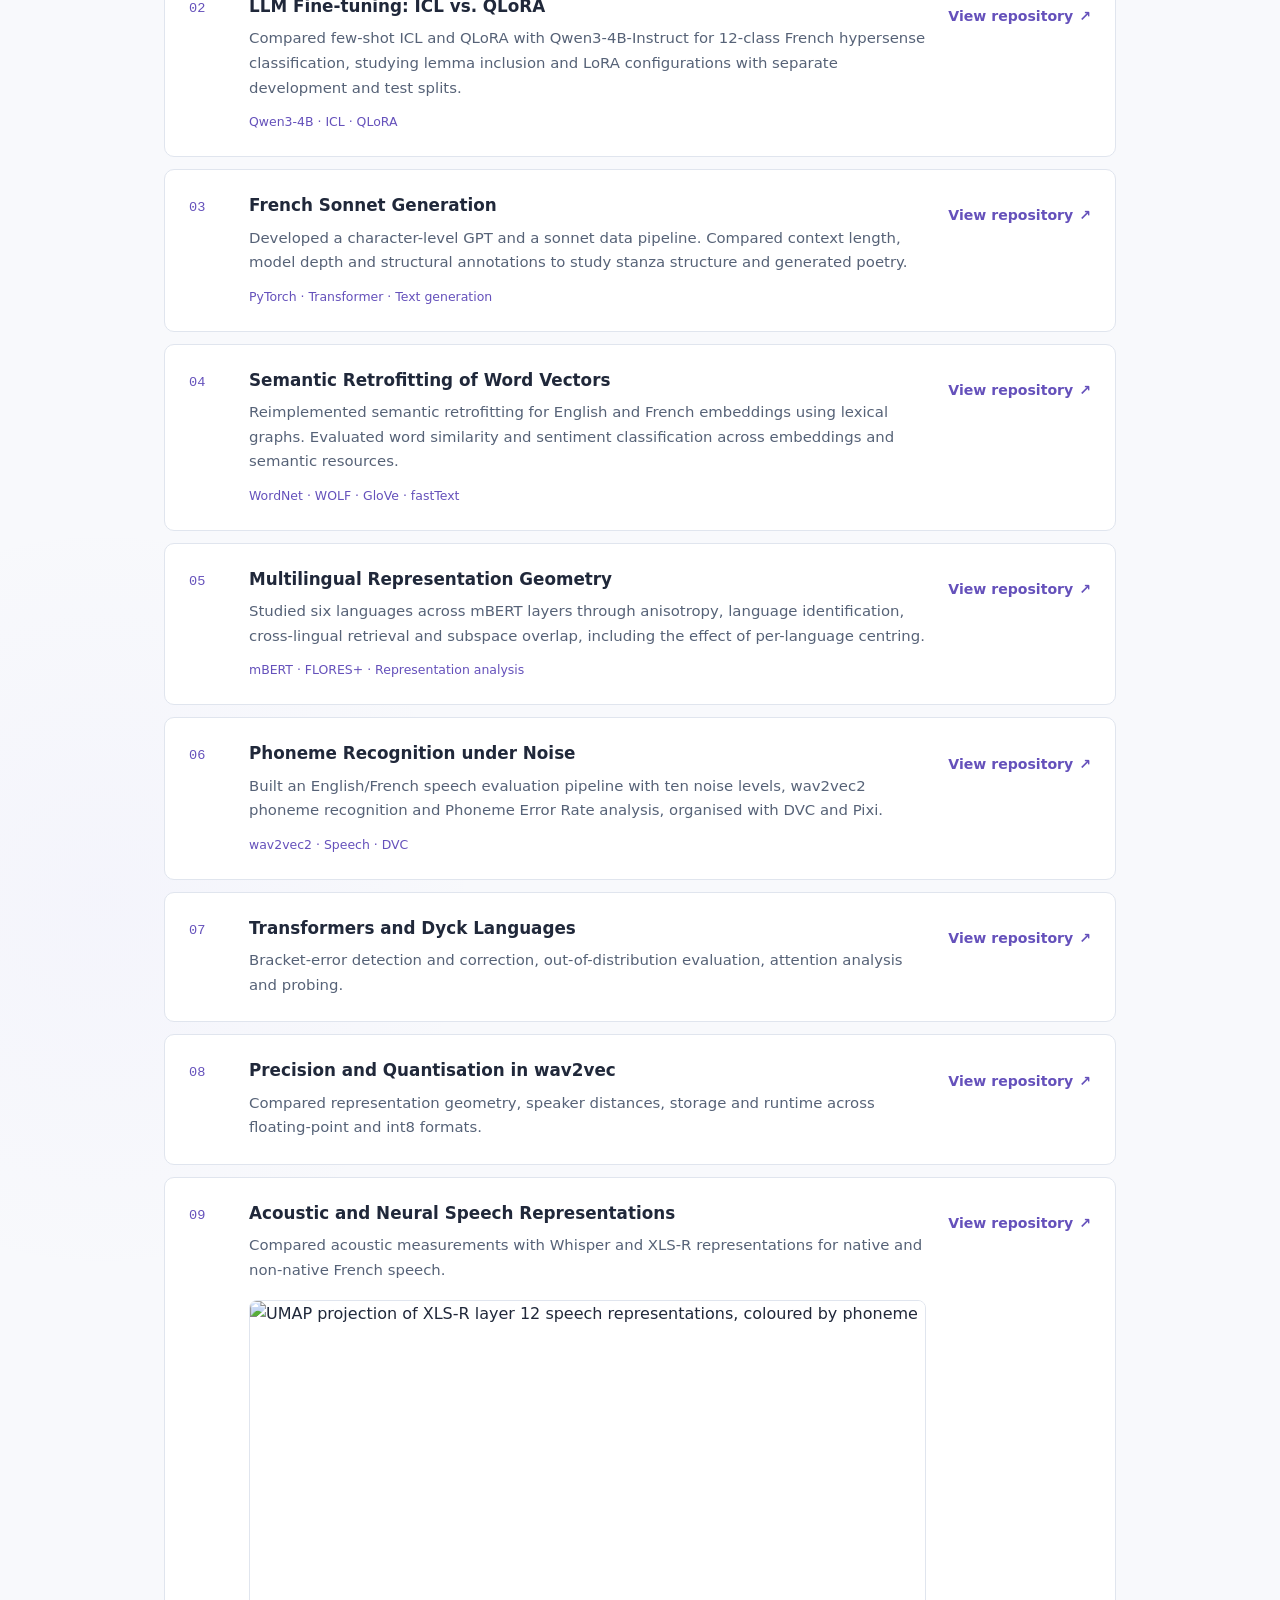
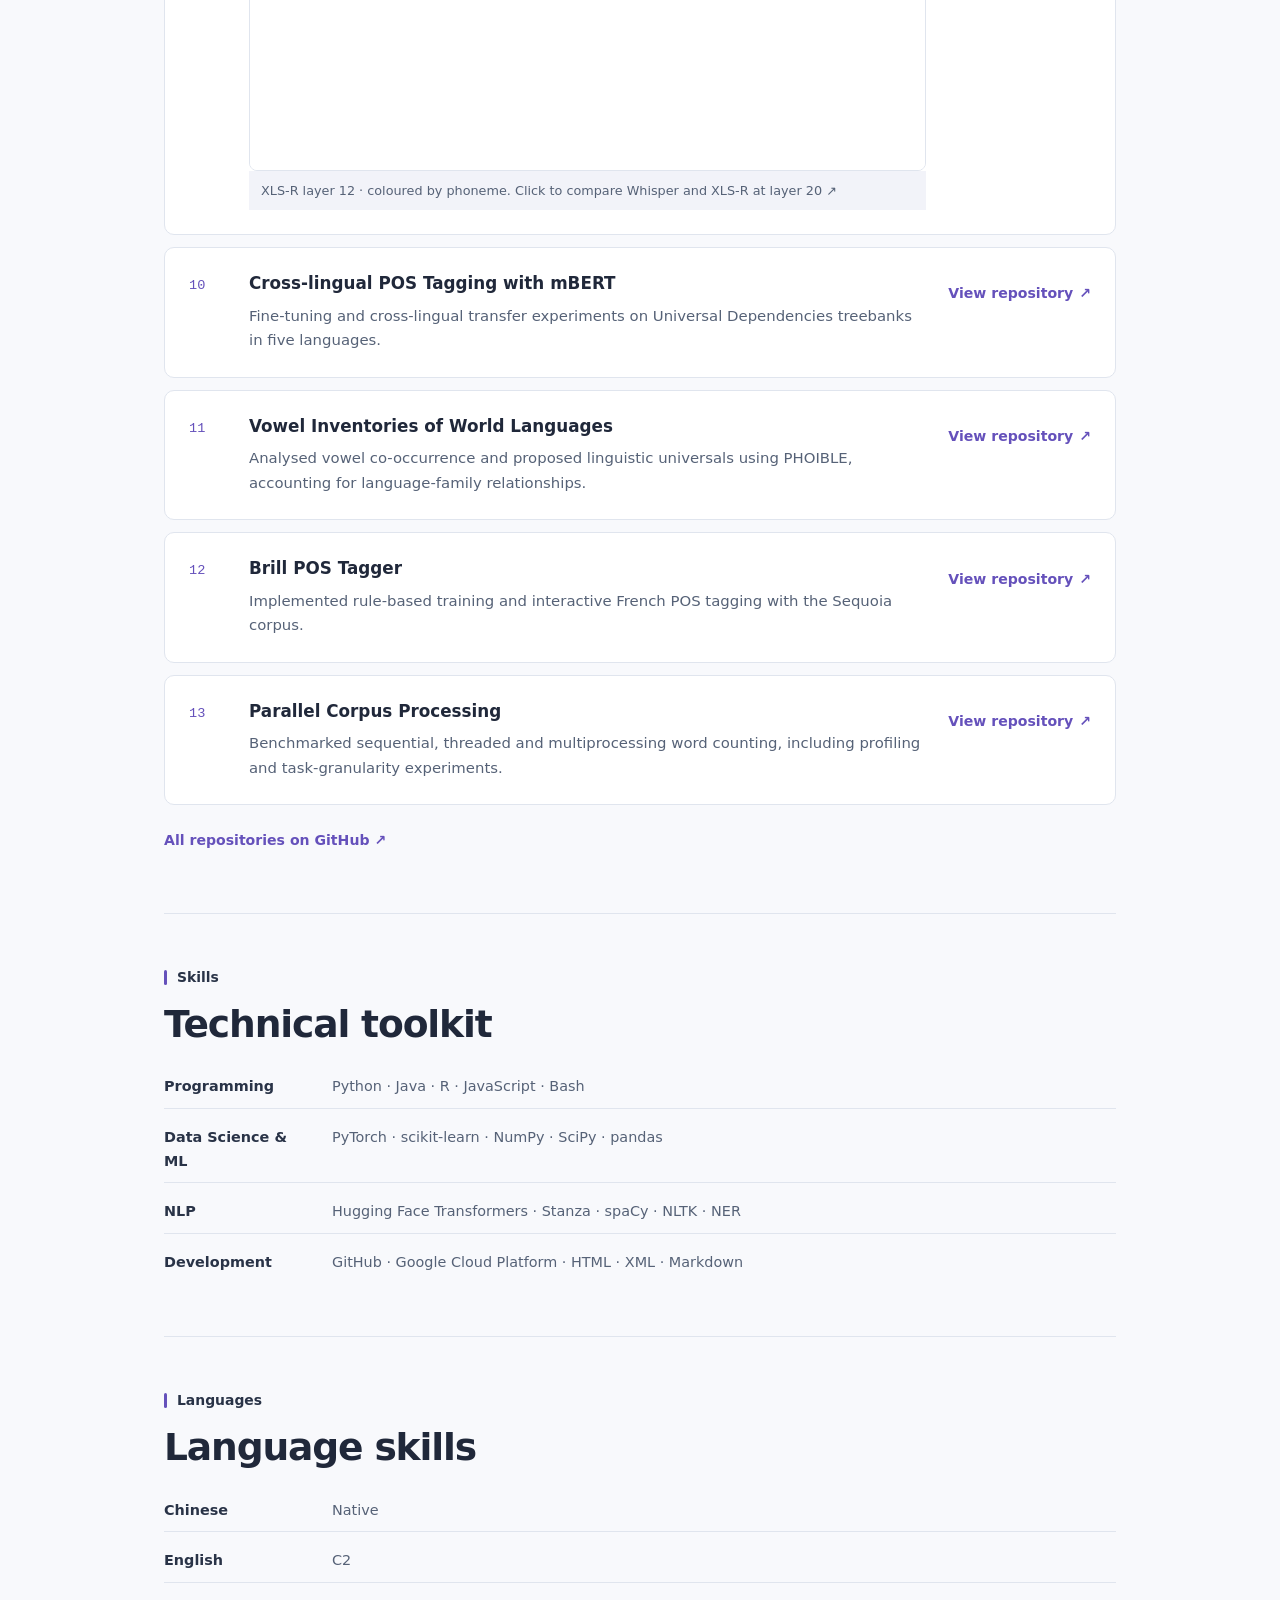
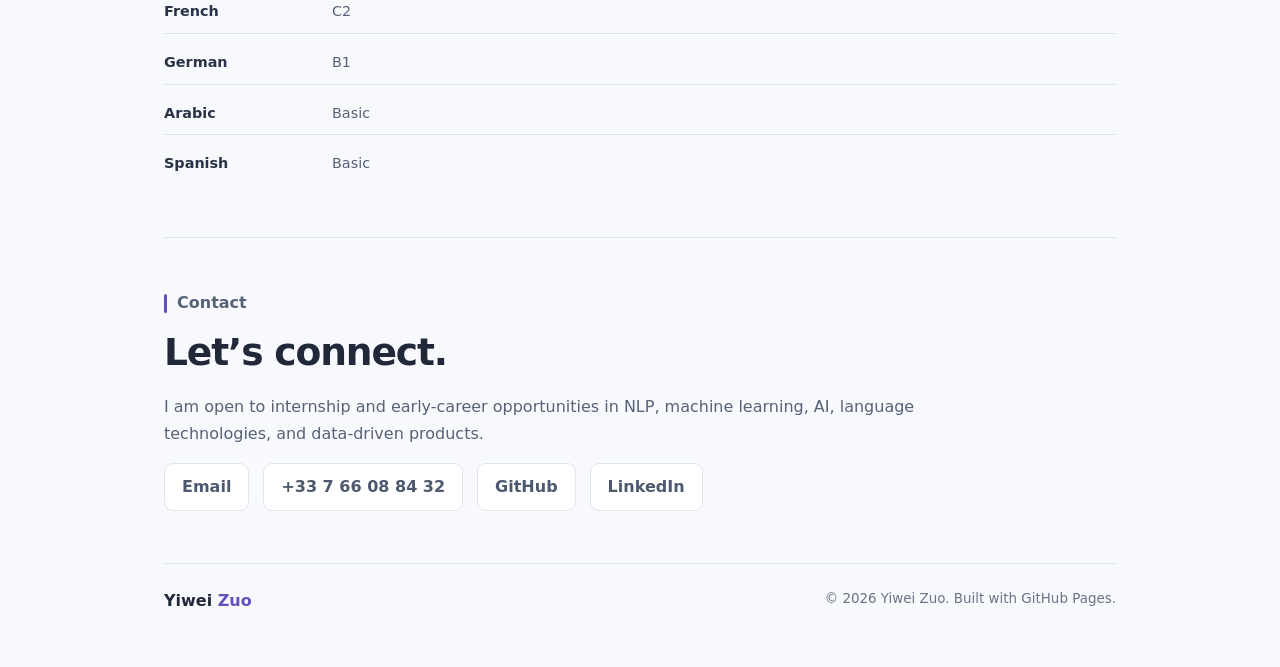
==== commit 86323f41: "Add Warhammer interface preview linked to full screenshot" ====
--- a/index.html
+++ b/index.html
@@ -5,7 +5,7 @@
   <meta name="viewport" content="width=device-width, initial-scale=1.0" />
   <title>Yiwei Zuo</title>
   <meta name="description" content="Personal website of Yiwei Zuo — Computational Linguistics, NLP, Machine Learning, and AI." />
-  <link rel="stylesheet" href="/style.css?v=project-figure-20261110" />
+  <link rel="stylesheet" href="/style.css?v=warhammer-preview-20261110" />
   <link rel="alternate" hreflang="en" href="https://yiwei-zuo.github.io/en/" />
   <link rel="alternate" hreflang="fr" href="https://yiwei-zuo.github.io/fr/" />
   <link rel="alternate" hreflang="zh-CN" href="https://yiwei-zuo.github.io/zh/" />
@@ -174,6 +174,14 @@
             <h3>Warhammer 40K RAG Agent</h3>
             <p class="project-description">Built a multi-source assistant combining PDF retrieval and read-only Text-to-SQL, with LangGraph routing, source citations and a Streamlit chat interface.</p>
             <p class="project-tech">LangGraph · Gemini · RAG · SQLite</p>
+            <figure class="project-figure">
+              <a href="https://raw.githubusercontent.com/Yiwei-ZUO/warhammer-40k-rag-assistant/3a81fec88a10e3bdd321513e70584b60a44b94fa/docs/assets/chat_interface.png" target="_blank" rel="noopener noreferrer" aria-label="View the full Warhammer assistant screenshot (new tab)">
+                <span class="project-interface-preview">
+                  <img src="https://raw.githubusercontent.com/Yiwei-ZUO/warhammer-40k-rag-assistant/3a81fec88a10e3bdd321513e70584b60a44b94fa/docs/assets/chat_interface.png" width="2922" height="1652" alt="Warhammer 40K Assistant answering a Grenades rule question with source citations" loading="lazy" decoding="async" />
+                </span>
+              </a>
+              <figcaption>Rules question answering with source citations and PDF previews. Click to view the full interface ↗</figcaption>
+            </figure>
           </div>
           <a class="project-link" href="https://github.com/Yiwei-ZUO/warhammer-40k-rag-assistant" target="_blank" rel="noopener noreferrer" aria-label="View repository: Warhammer 40K RAG Agent">View repository <span aria-hidden="true">↗</span></a>
         </li>
--- a/style.css
+++ b/style.css
@@ -747,3 +747,7 @@
 .project-figure a:hover { border-color: var(--accent); }
 .project-figure img { display: block; width: 100%; height: auto; background: white; }
 .project-figure figcaption { padding: 10px 12px; color: var(--muted); font-size: 0.8rem; line-height: 1.5; background: var(--surface-soft); }
+
+/* Focus the interface preview on the question, answer and cited sources. */
+.project-interface-preview { display: block; aspect-ratio: 1; overflow: hidden; background: #f2f1eb; }
+.project-interface-preview img { width: 230%; max-width: none; height: auto; transform: translate(-38%, -10%); }
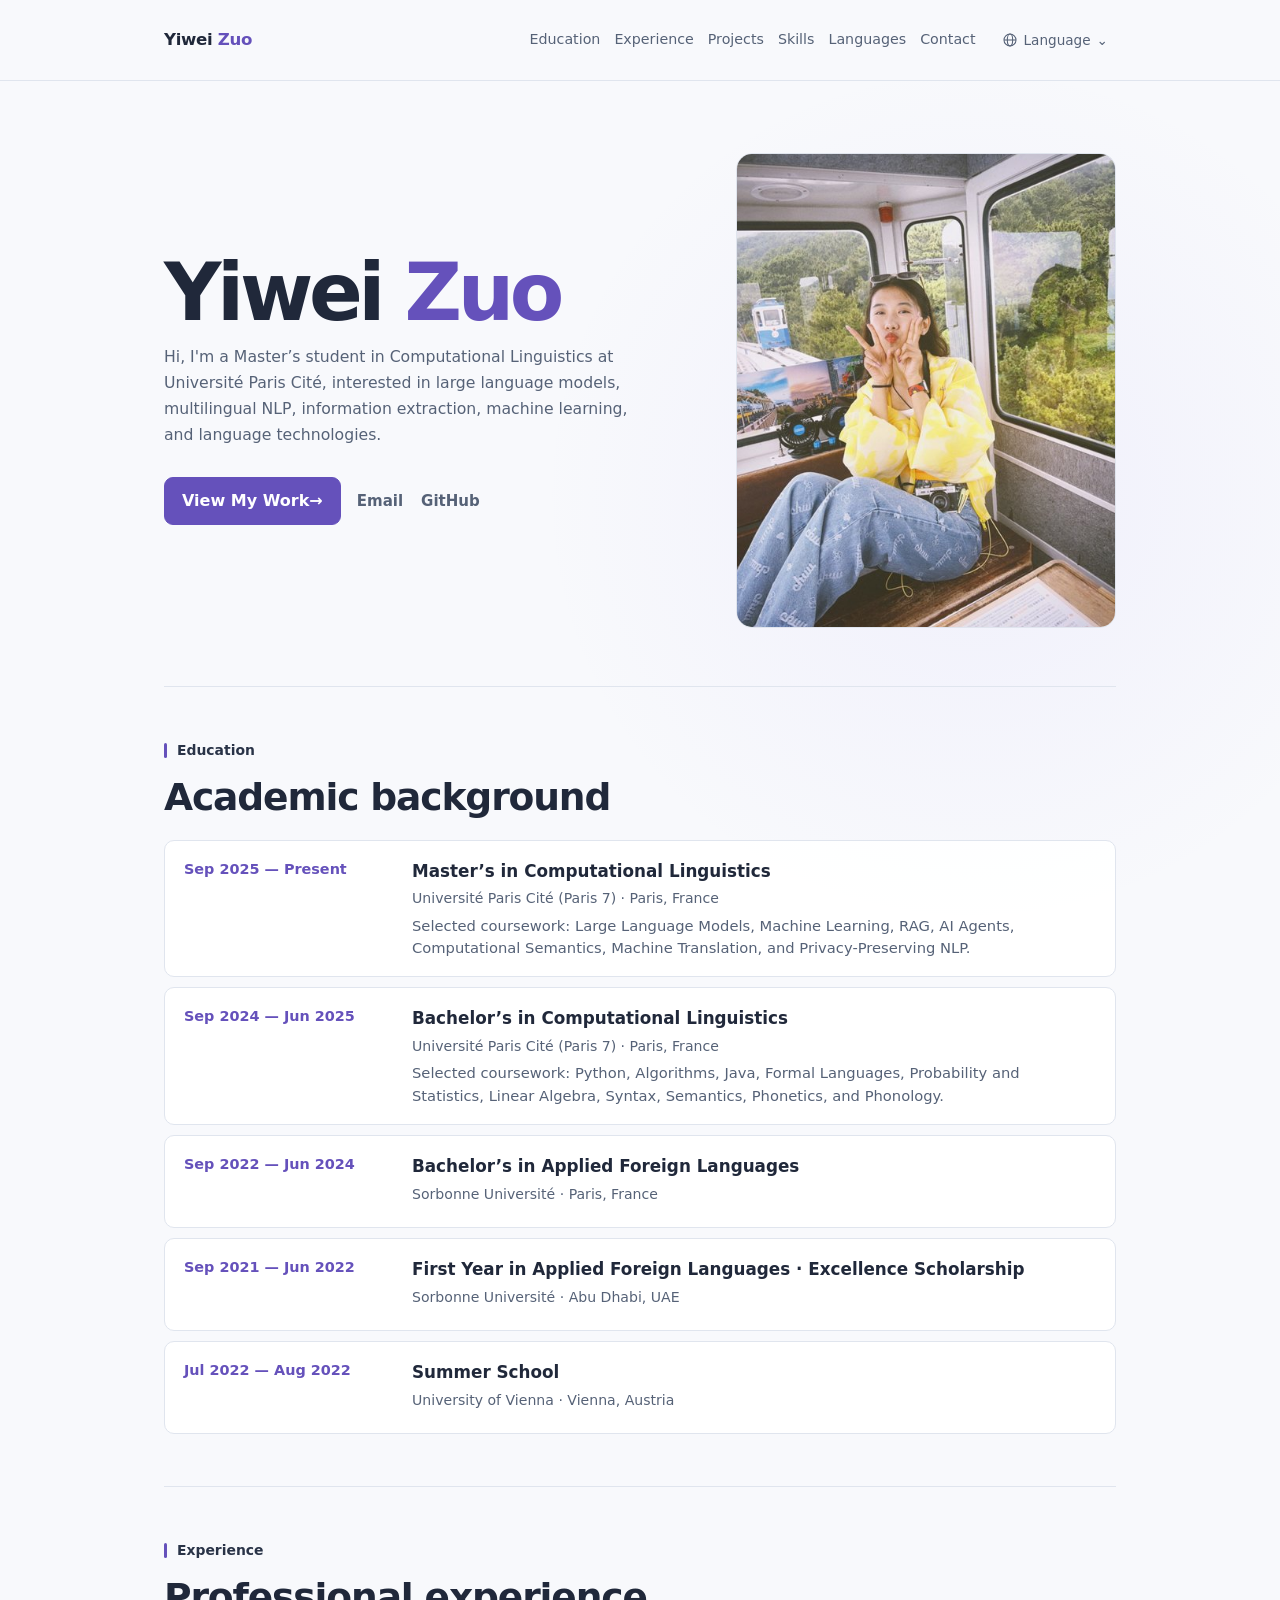
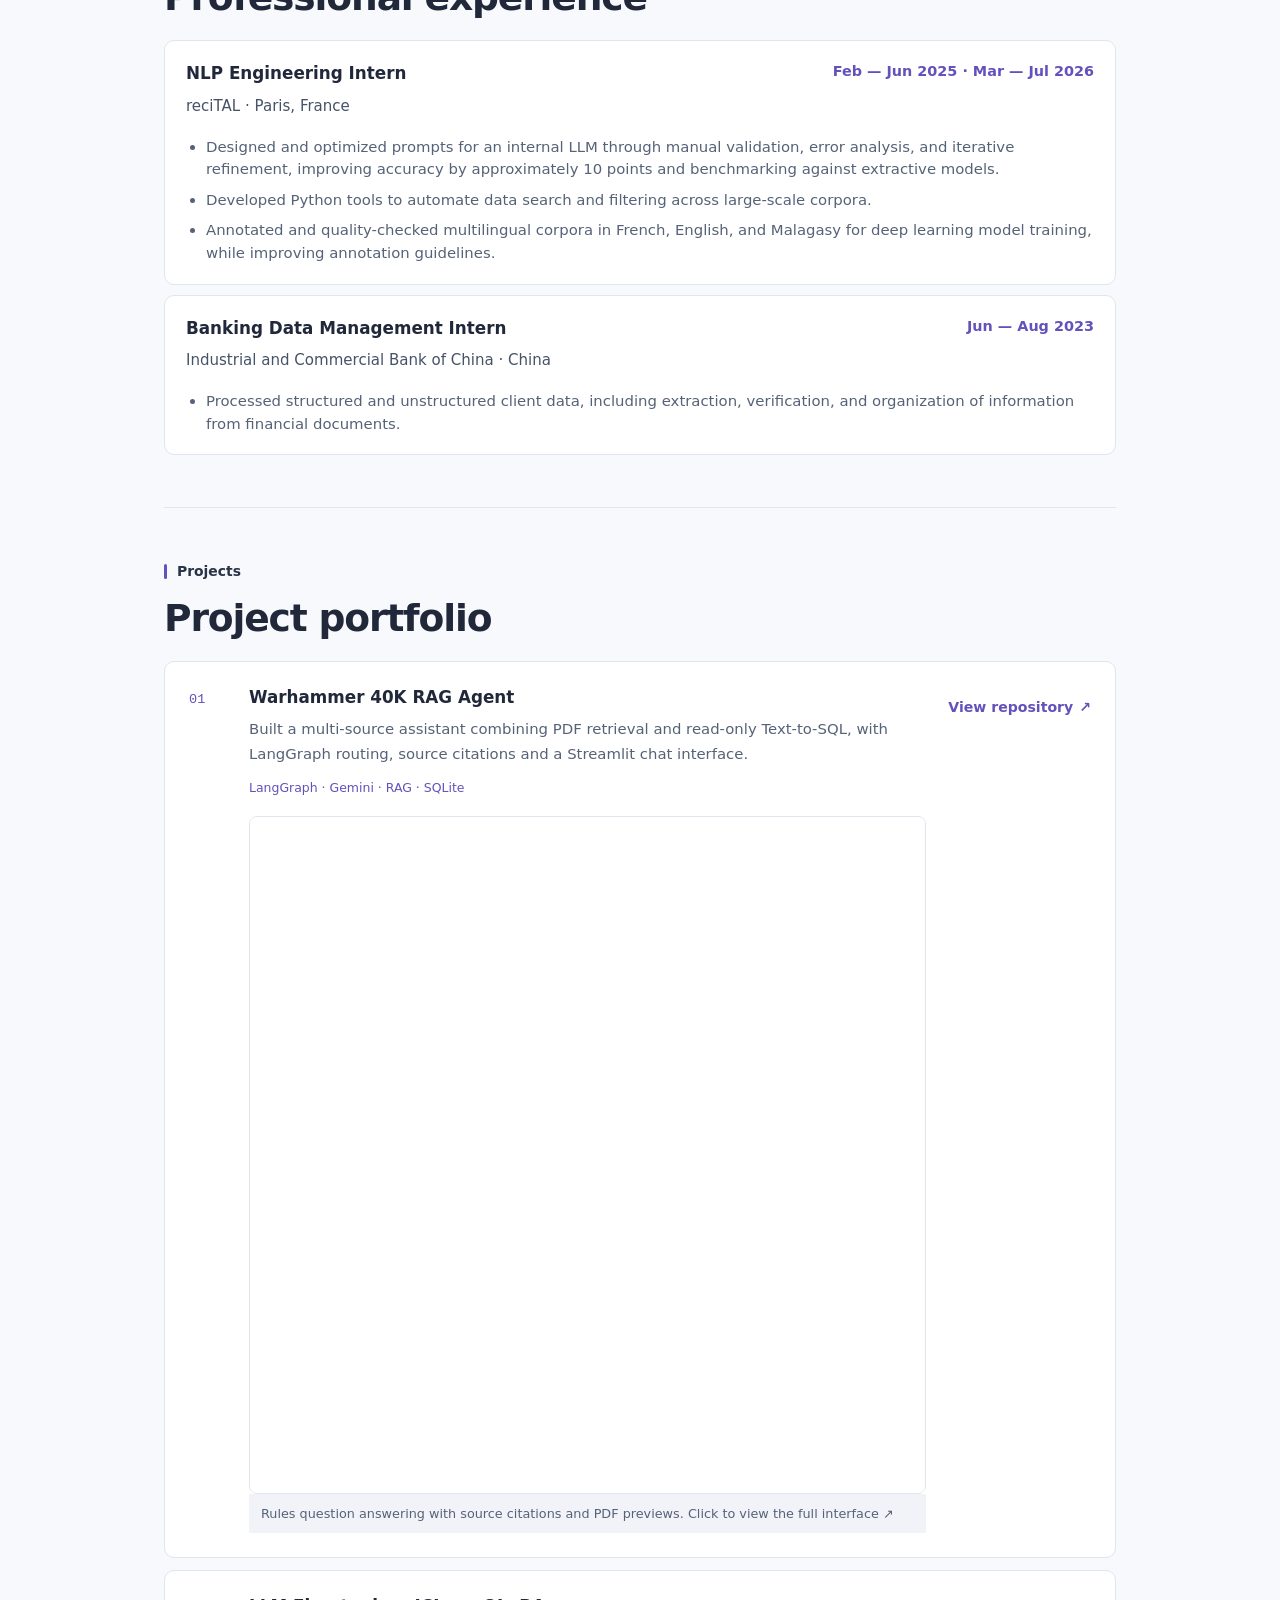
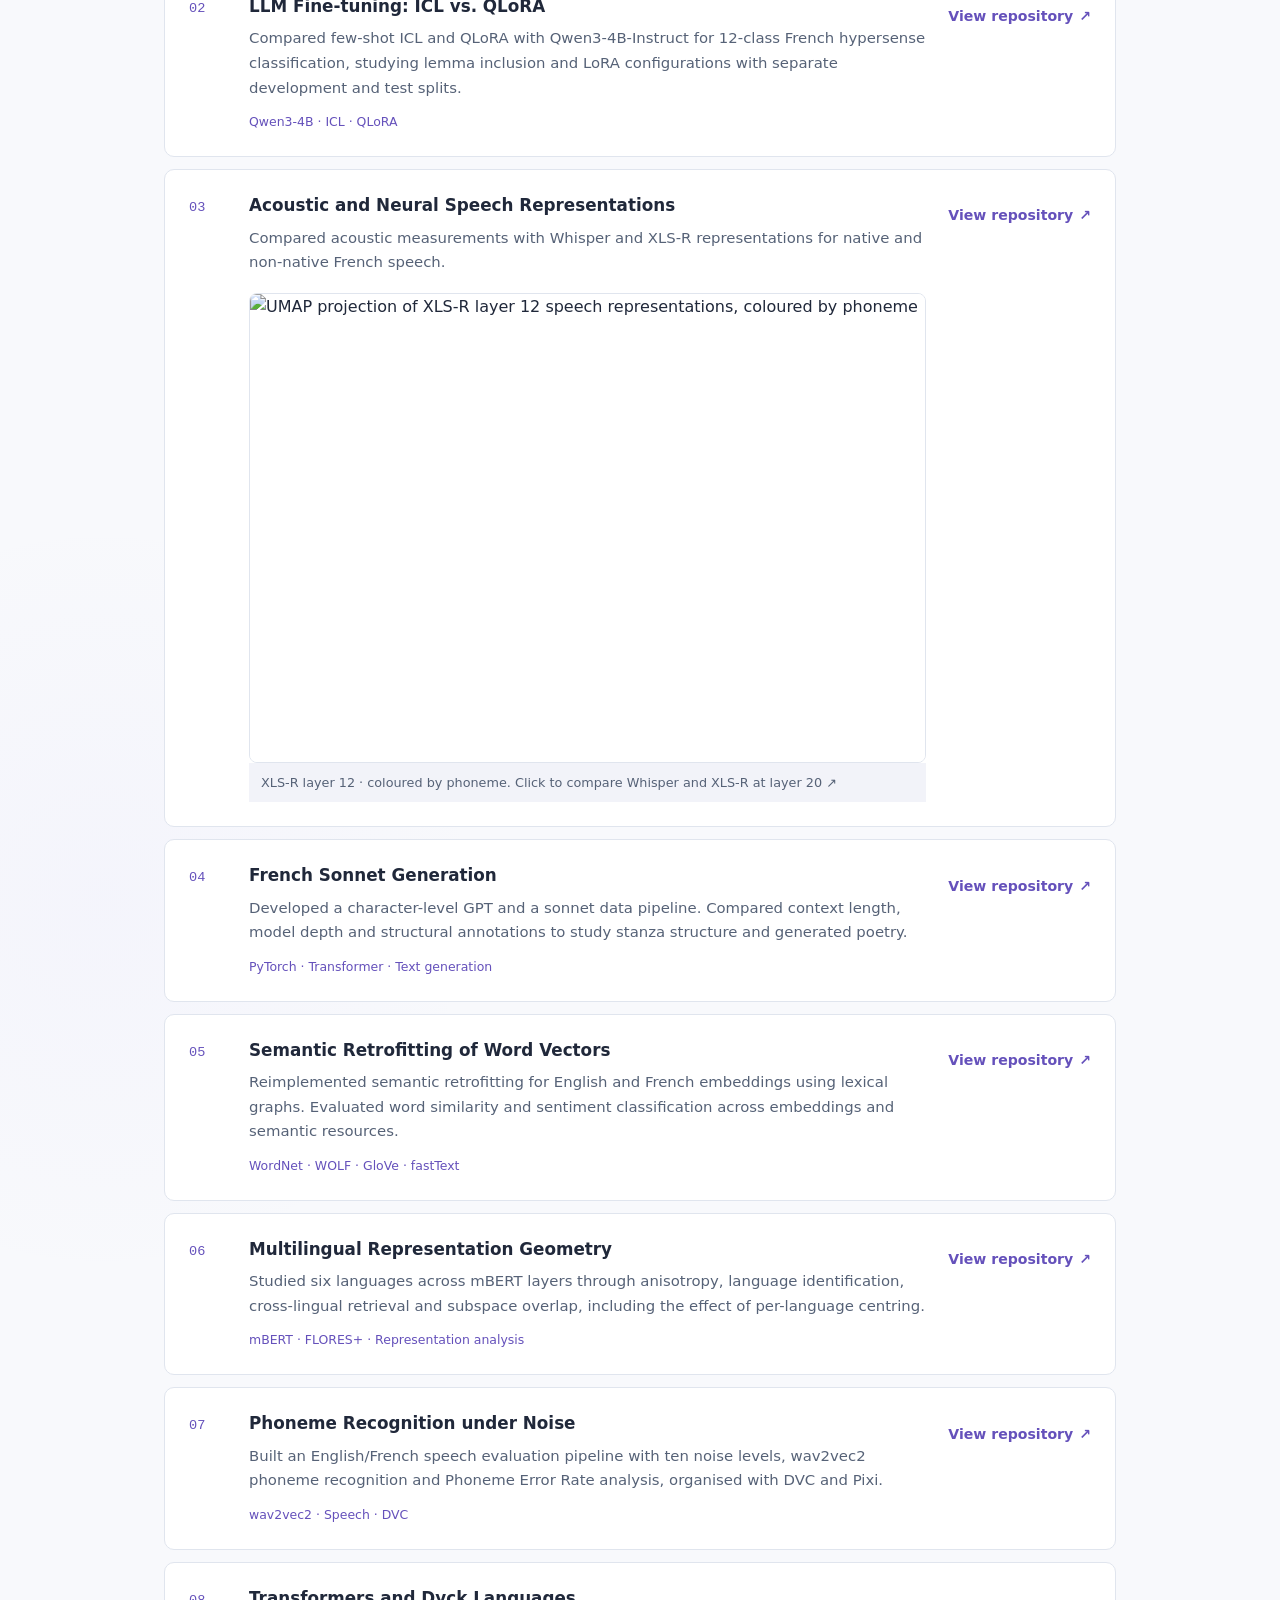
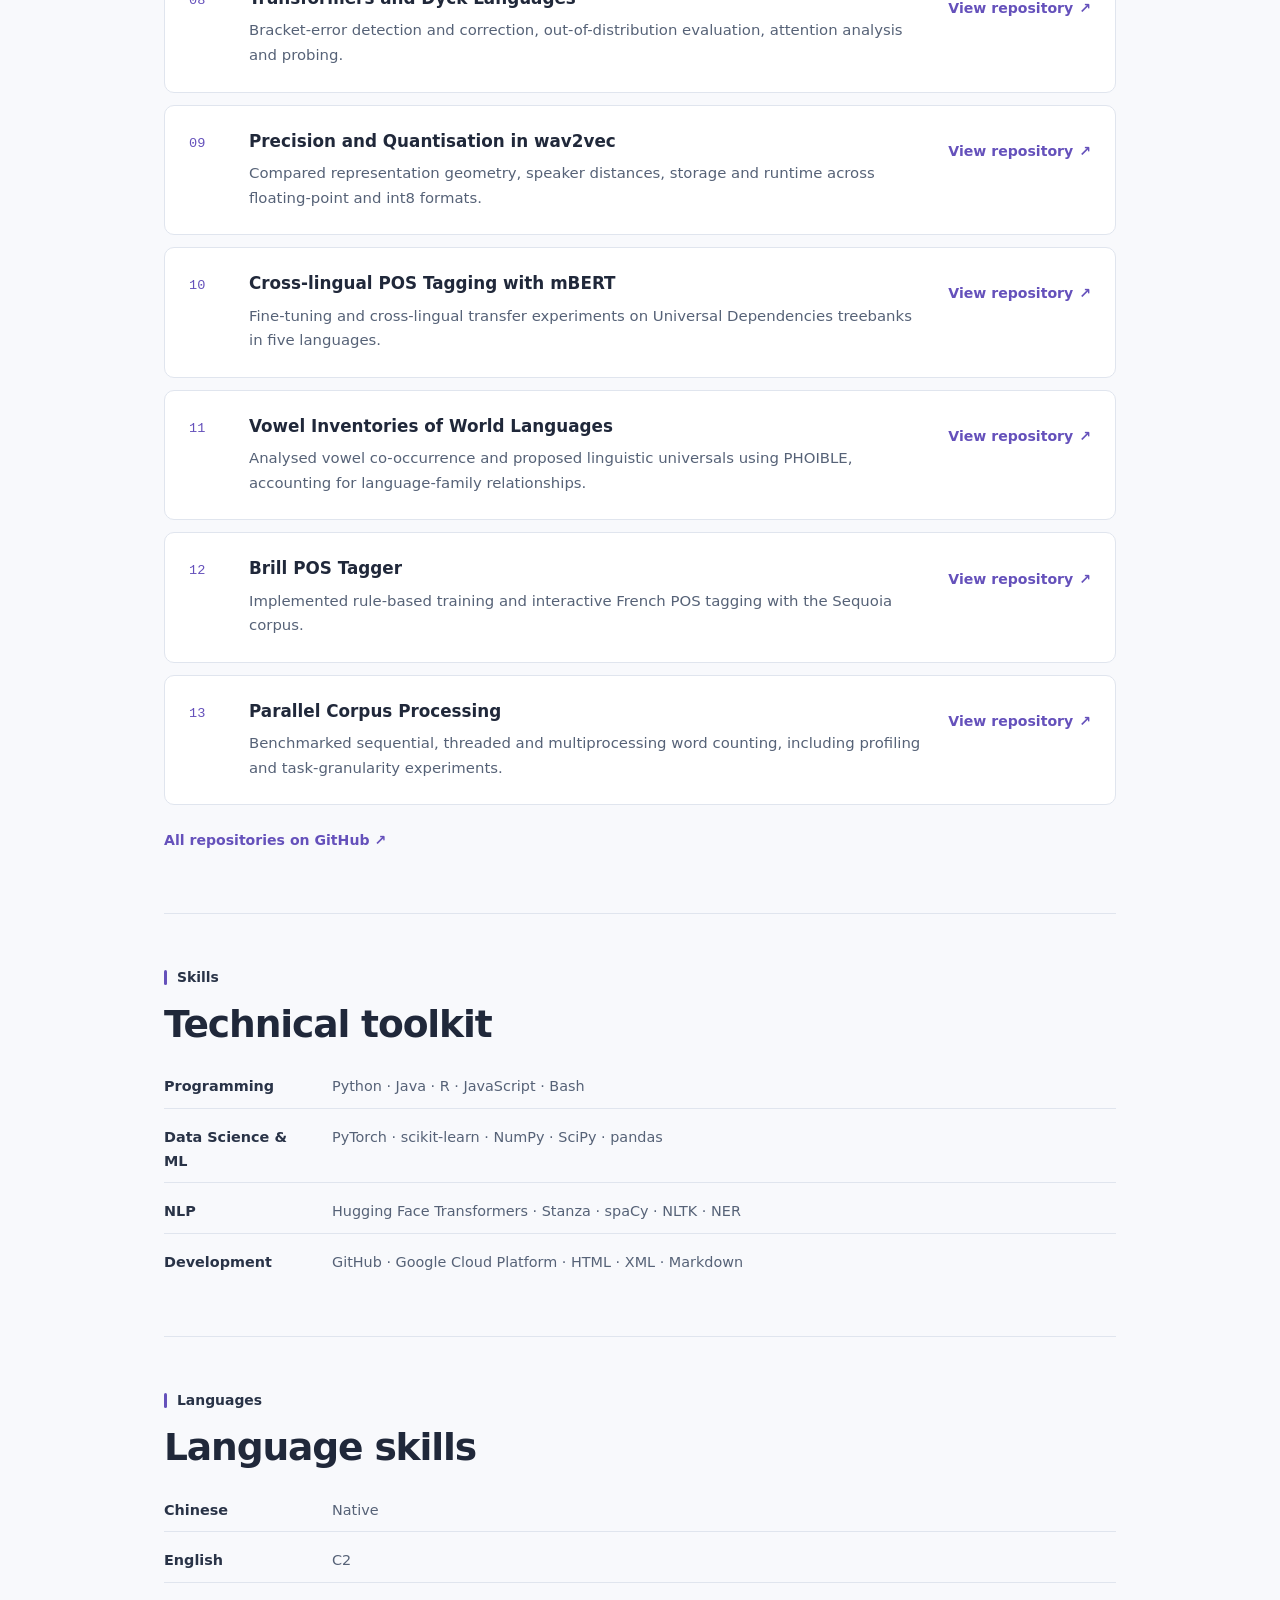
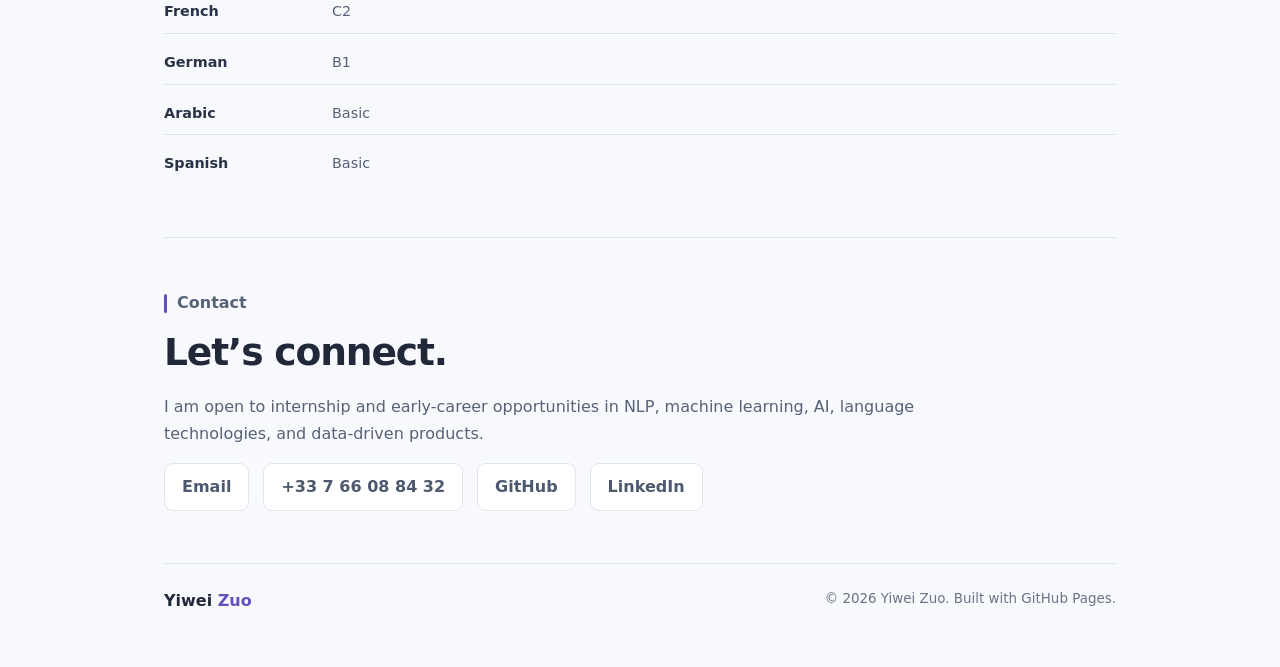
==== commit 99c24885: "Move acoustic speech representations project to third position" ====
--- a/index.html
+++ b/index.html
@@ -197,58 +197,6 @@
         <li class="project-row">
           <span class="project-number" aria-hidden="true">03</span>
           <div class="project-content">
-            <h3>French Sonnet Generation</h3>
-            <p class="project-description">Developed a character-level GPT and a sonnet data pipeline. Compared context length, model depth and structural annotations to study stanza structure and generated poetry.</p>
-            <p class="project-tech">PyTorch · Transformer · Text generation</p>
-          </div>
-          <a class="project-link" href="https://github.com/Yiwei-ZUO/gpt-generating-poetry" target="_blank" rel="noopener noreferrer" aria-label="View repository: French Sonnet Generation">View repository <span aria-hidden="true">↗</span></a>
-        </li>
-        <li class="project-row">
-          <span class="project-number" aria-hidden="true">04</span>
-          <div class="project-content">
-            <h3>Semantic Retrofitting of Word Vectors</h3>
-            <p class="project-description">Reimplemented semantic retrofitting for English and French embeddings using lexical graphs. Evaluated word similarity and sentiment classification across embeddings and semantic resources.</p>
-            <p class="project-tech">WordNet · WOLF · GloVe · fastText</p>
-          </div>
-          <a class="project-link" href="https://github.com/Yiwei-ZUO/retrofitting-wordvectors" target="_blank" rel="noopener noreferrer" aria-label="View repository: Semantic Retrofitting of Word Vectors">View repository <span aria-hidden="true">↗</span></a>
-        </li>
-        <li class="project-row">
-          <span class="project-number" aria-hidden="true">05</span>
-          <div class="project-content">
-            <h3>Multilingual Representation Geometry</h3>
-            <p class="project-description">Studied six languages across mBERT layers through anisotropy, language identification, cross-lingual retrieval and subspace overlap, including the effect of per-language centring.</p>
-            <p class="project-tech">mBERT · FLORES+ · Representation analysis</p>
-          </div>
-          <a class="project-link" href="https://github.com/Yiwei-ZUO/are-languages-represented-in-disjoint-subspaces" target="_blank" rel="noopener noreferrer" aria-label="View repository: Multilingual Representation Geometry">View repository <span aria-hidden="true">↗</span></a>
-        </li>
-        <li class="project-row">
-          <span class="project-number" aria-hidden="true">06</span>
-          <div class="project-content">
-            <h3>Phoneme Recognition under Noise</h3>
-            <p class="project-description">Built an English/French speech evaluation pipeline with ten noise levels, wav2vec2 phoneme recognition and Phoneme Error Rate analysis, organised with DVC and Pixi.</p>
-            <p class="project-tech">wav2vec2 · Speech · DVC</p>
-          </div>
-          <a class="project-link" href="https://github.com/Yiwei-ZUO/phoneme_noise_asr" target="_blank" rel="noopener noreferrer" aria-label="View repository: Phoneme Recognition under Noise">View repository <span aria-hidden="true">↗</span></a>
-        </li>
-        <li class="project-row">
-          <span class="project-number" aria-hidden="true">07</span>
-          <div class="project-content">
-            <h3>Transformers and Dyck Languages</h3>
-            <p class="project-description">Bracket-error detection and correction, out-of-distribution evaluation, attention analysis and probing.</p>
-          </div>
-          <a class="project-link" href="https://github.com/Yiwei-ZUO/dyck-transformers-lab" target="_blank" rel="noopener noreferrer" aria-label="View repository: Transformers and Dyck Languages">View repository <span aria-hidden="true">↗</span></a>
-        </li>
-        <li class="project-row">
-          <span class="project-number" aria-hidden="true">08</span>
-          <div class="project-content">
-            <h3>Precision and Quantisation in wav2vec</h3>
-            <p class="project-description">Compared representation geometry, speaker distances, storage and runtime across floating-point and int8 formats.</p>
-          </div>
-          <a class="project-link" href="https://github.com/Yiwei-ZUO/wav2vec-precision-analysis" target="_blank" rel="noopener noreferrer" aria-label="View repository: Precision and Quantisation in wav2vec">View repository <span aria-hidden="true">↗</span></a>
-        </li>
-        <li class="project-row">
-          <span class="project-number" aria-hidden="true">09</span>
-          <div class="project-content">
             <h3>Acoustic and Neural Speech Representations</h3>
             <p class="project-description">Compared acoustic measurements with Whisper and XLS-R representations for native and non-native French speech.</p>
             <figure class="project-figure">
@@ -261,6 +209,58 @@
           <a class="project-link" href="https://github.com/Yiwei-ZUO/ru-fr-acoustic-neural-representations" target="_blank" rel="noopener noreferrer" aria-label="View repository: Acoustic and Neural Speech Representations">View repository <span aria-hidden="true">↗</span></a>
         </li>
         <li class="project-row">
+          <span class="project-number" aria-hidden="true">04</span>
+          <div class="project-content">
+            <h3>French Sonnet Generation</h3>
+            <p class="project-description">Developed a character-level GPT and a sonnet data pipeline. Compared context length, model depth and structural annotations to study stanza structure and generated poetry.</p>
+            <p class="project-tech">PyTorch · Transformer · Text generation</p>
+          </div>
+          <a class="project-link" href="https://github.com/Yiwei-ZUO/gpt-generating-poetry" target="_blank" rel="noopener noreferrer" aria-label="View repository: French Sonnet Generation">View repository <span aria-hidden="true">↗</span></a>
+        </li>
+        <li class="project-row">
+          <span class="project-number" aria-hidden="true">05</span>
+          <div class="project-content">
+            <h3>Semantic Retrofitting of Word Vectors</h3>
+            <p class="project-description">Reimplemented semantic retrofitting for English and French embeddings using lexical graphs. Evaluated word similarity and sentiment classification across embeddings and semantic resources.</p>
+            <p class="project-tech">WordNet · WOLF · GloVe · fastText</p>
+          </div>
+          <a class="project-link" href="https://github.com/Yiwei-ZUO/retrofitting-wordvectors" target="_blank" rel="noopener noreferrer" aria-label="View repository: Semantic Retrofitting of Word Vectors">View repository <span aria-hidden="true">↗</span></a>
+        </li>
+        <li class="project-row">
+          <span class="project-number" aria-hidden="true">06</span>
+          <div class="project-content">
+            <h3>Multilingual Representation Geometry</h3>
+            <p class="project-description">Studied six languages across mBERT layers through anisotropy, language identification, cross-lingual retrieval and subspace overlap, including the effect of per-language centring.</p>
+            <p class="project-tech">mBERT · FLORES+ · Representation analysis</p>
+          </div>
+          <a class="project-link" href="https://github.com/Yiwei-ZUO/are-languages-represented-in-disjoint-subspaces" target="_blank" rel="noopener noreferrer" aria-label="View repository: Multilingual Representation Geometry">View repository <span aria-hidden="true">↗</span></a>
+        </li>
+        <li class="project-row">
+          <span class="project-number" aria-hidden="true">07</span>
+          <div class="project-content">
+            <h3>Phoneme Recognition under Noise</h3>
+            <p class="project-description">Built an English/French speech evaluation pipeline with ten noise levels, wav2vec2 phoneme recognition and Phoneme Error Rate analysis, organised with DVC and Pixi.</p>
+            <p class="project-tech">wav2vec2 · Speech · DVC</p>
+          </div>
+          <a class="project-link" href="https://github.com/Yiwei-ZUO/phoneme_noise_asr" target="_blank" rel="noopener noreferrer" aria-label="View repository: Phoneme Recognition under Noise">View repository <span aria-hidden="true">↗</span></a>
+        </li>
+        <li class="project-row">
+          <span class="project-number" aria-hidden="true">08</span>
+          <div class="project-content">
+            <h3>Transformers and Dyck Languages</h3>
+            <p class="project-description">Bracket-error detection and correction, out-of-distribution evaluation, attention analysis and probing.</p>
+          </div>
+          <a class="project-link" href="https://github.com/Yiwei-ZUO/dyck-transformers-lab" target="_blank" rel="noopener noreferrer" aria-label="View repository: Transformers and Dyck Languages">View repository <span aria-hidden="true">↗</span></a>
+        </li>
+        <li class="project-row">
+          <span class="project-number" aria-hidden="true">09</span>
+          <div class="project-content">
+            <h3>Precision and Quantisation in wav2vec</h3>
+            <p class="project-description">Compared representation geometry, speaker distances, storage and runtime across floating-point and int8 formats.</p>
+          </div>
+          <a class="project-link" href="https://github.com/Yiwei-ZUO/wav2vec-precision-analysis" target="_blank" rel="noopener noreferrer" aria-label="View repository: Precision and Quantisation in wav2vec">View repository <span aria-hidden="true">↗</span></a>
+        </li>
+        <li class="project-row">
           <span class="project-number" aria-hidden="true">10</span>
           <div class="project-content">
             <h3>Cross-lingual POS Tagging with mBERT</h3>
